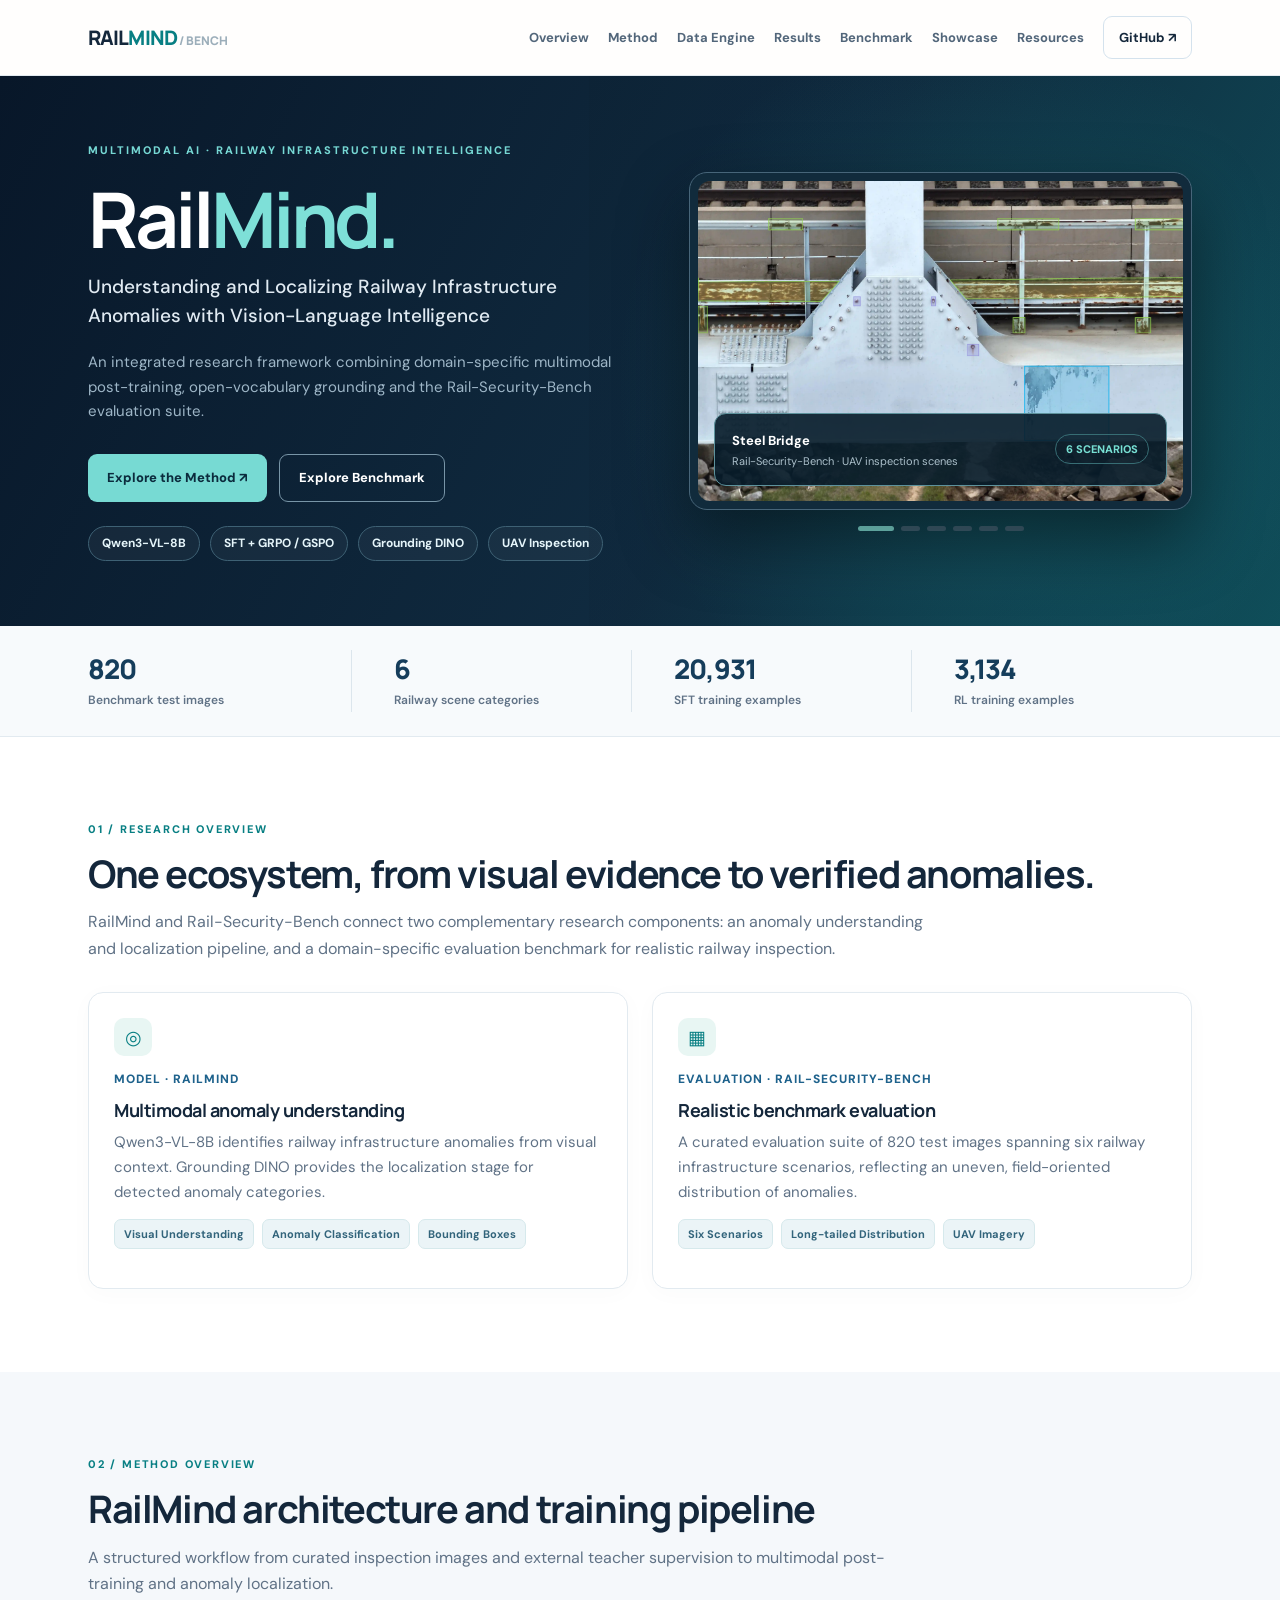
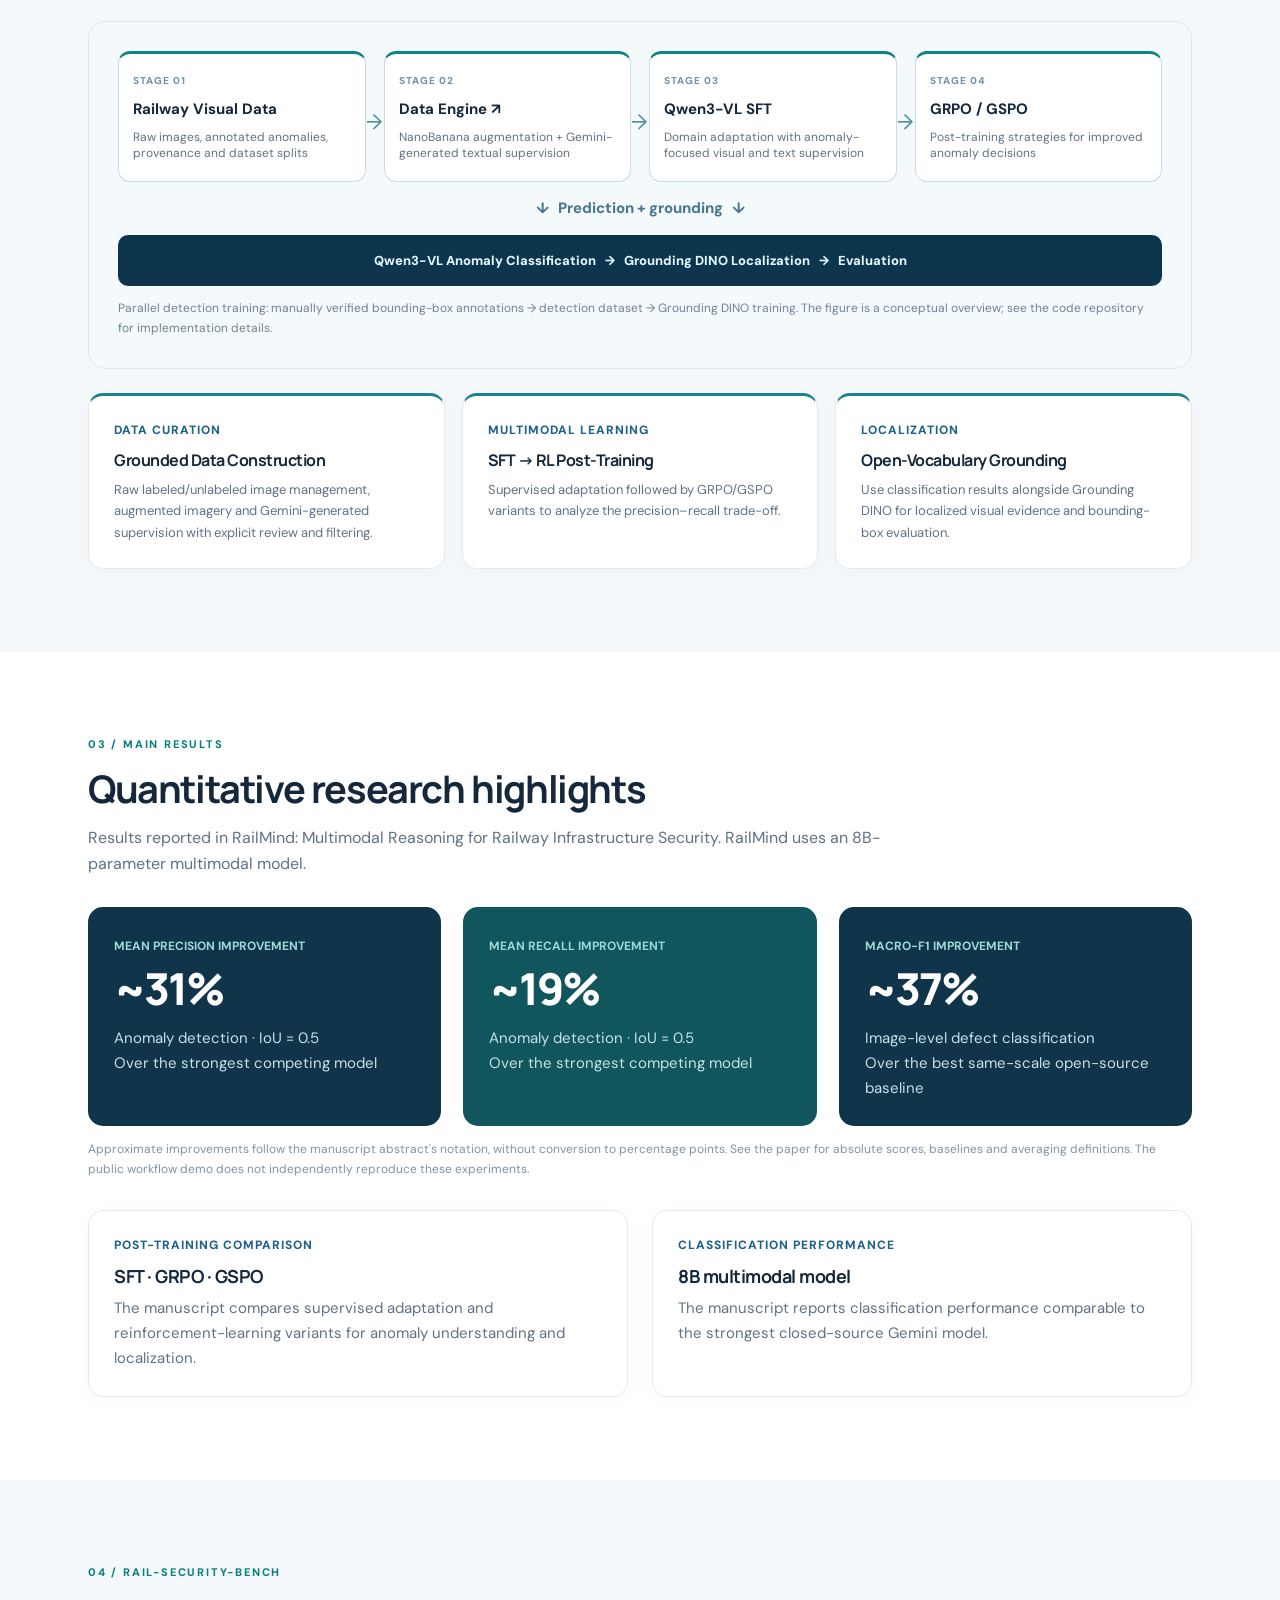
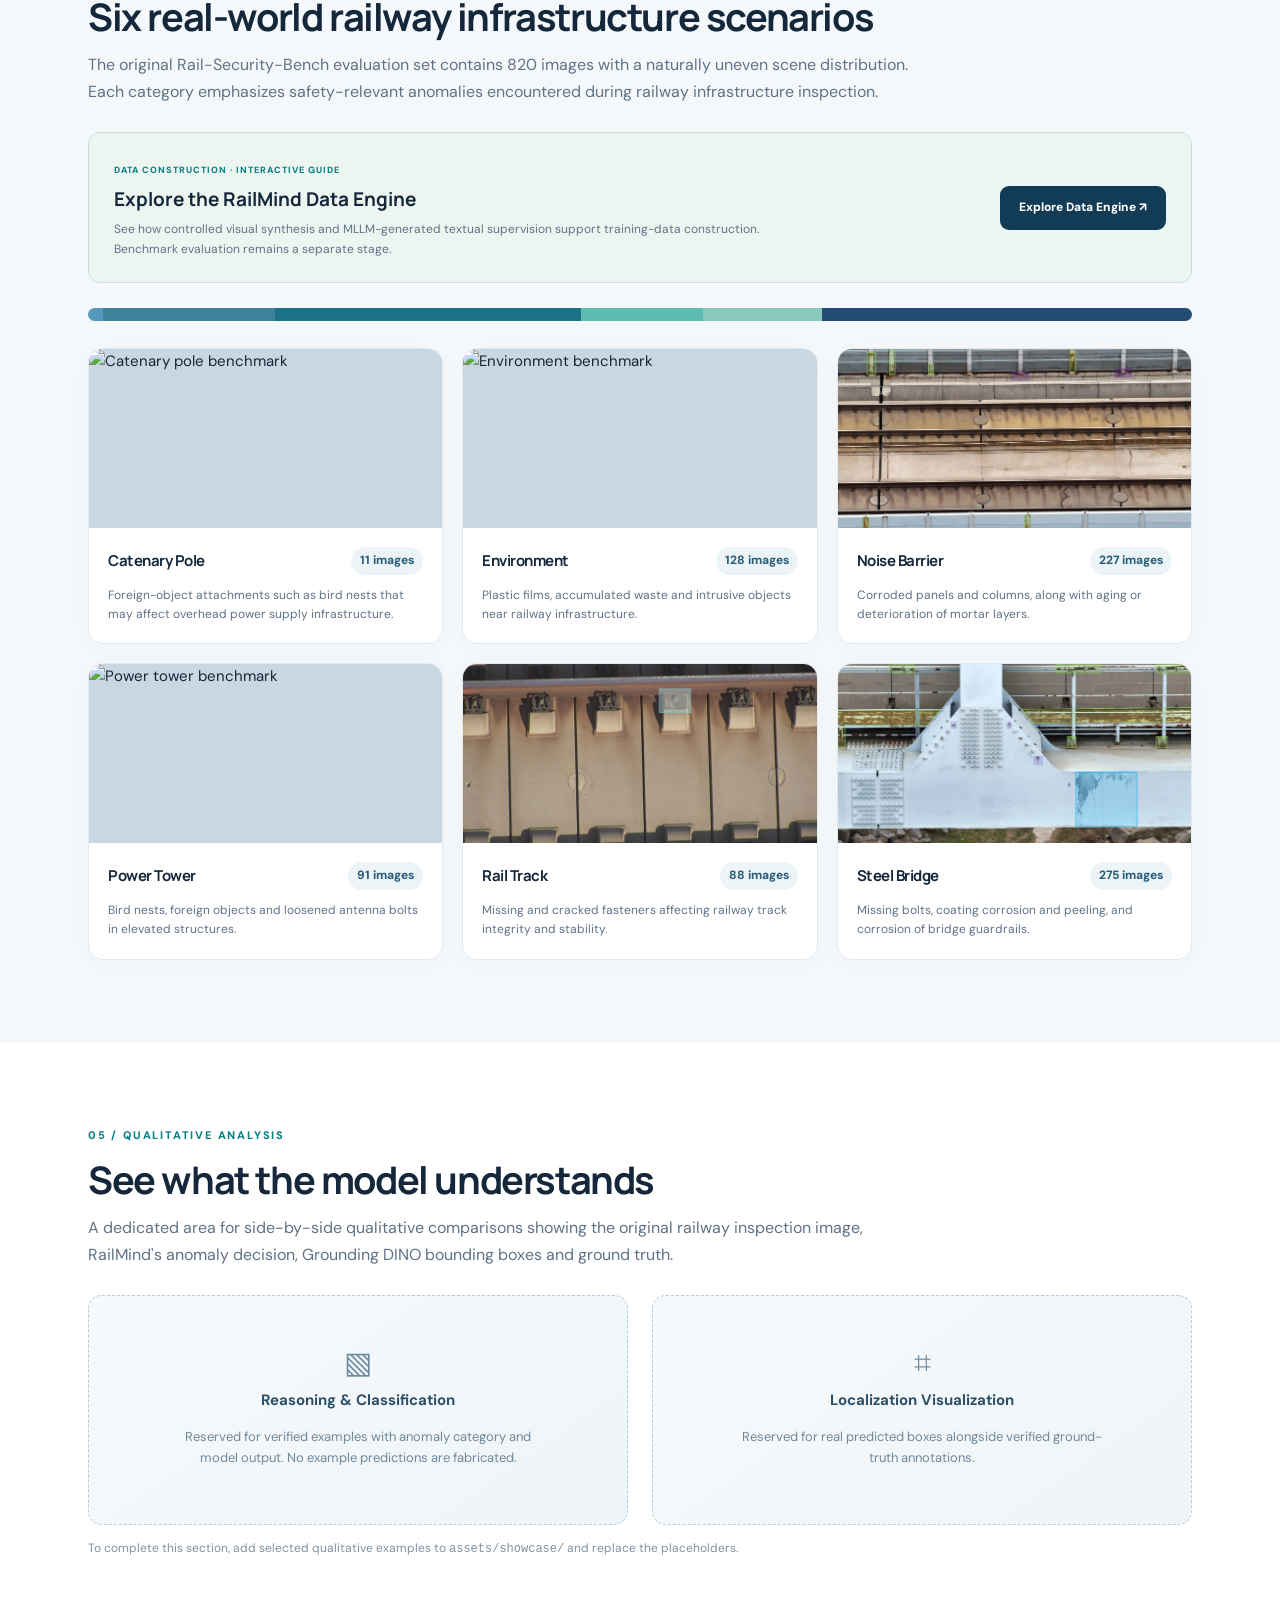
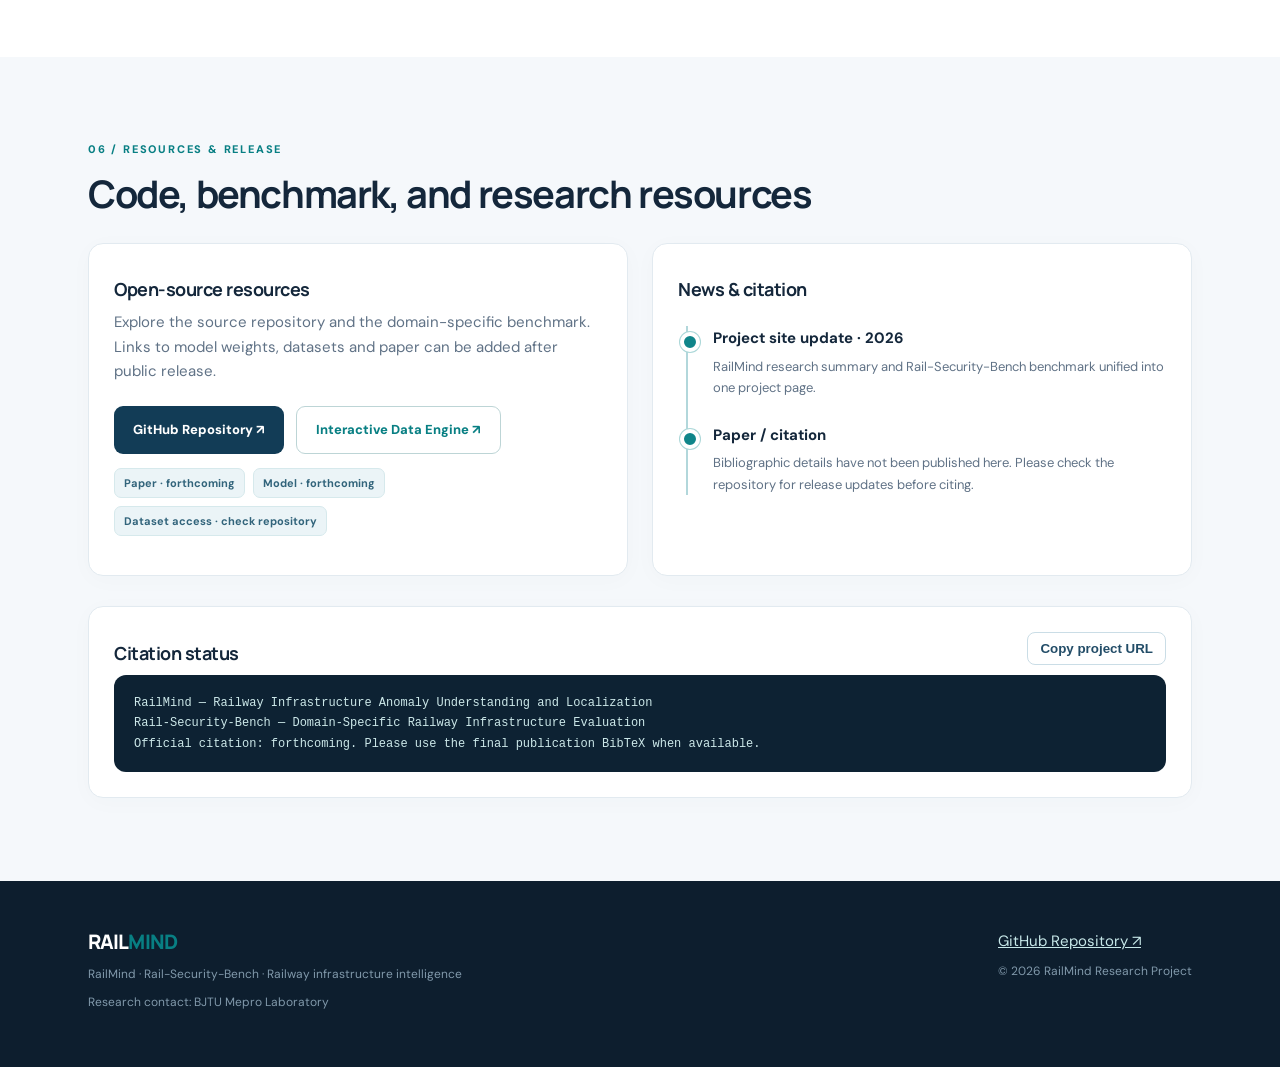
==== index.html @ 2adc4f58 "Add interactive RailMind Data Engine and project entry points" ====
<!doctype html>
<html lang="en">
<head>
<meta charset="utf-8"><meta name="viewport" content="width=device-width,initial-scale=1">
<meta name="description" content="RailMind — multimodal railway infrastructure anomaly understanding and localization, with Rail-Security-Bench evaluation.">
<title>RailMind | Railway Infrastructure Intelligence</title>
<link rel="preconnect" href="https://fonts.googleapis.com"><link rel="preconnect" href="https://fonts.gstatic.com" crossorigin>
<link href="https://fonts.googleapis.com/css2?family=DM+Sans:wght@400;500;600;700&family=Manrope:wght@400;500;600;700;800&display=swap" rel="stylesheet">
<style>
:root{--ink:#14273b;--muted:#607286;--subtle:#8192a2;--blue:#2266bf;--teal:#087f83;--line:#e2eaf0;--surface:#f5f8fb;--white:#fff;--nav:#0a1727;--container:1160px}*{box-sizing:border-box}html{scroll-behavior:smooth;scroll-padding-top:90px}body{margin:0;font-family:'DM Sans',Arial,sans-serif;color:var(--ink);background:#fff;line-height:1.65;font-size:15px}h1,h2,h3,h4,.brand{font-family:Manrope,'DM Sans',sans-serif;line-height:1.25}a{color:var(--blue)}.container{max-width:var(--container);padding:0 28px;margin:0 auto}.nav{height:76px;background:#fffefdf7;border-bottom:1px solid var(--line);position:sticky;top:0;z-index:30;backdrop-filter:blur(14px)}.nav-inner{height:100%;display:flex;align-items:center;justify-content:space-between;gap:22px}.brand{text-decoration:none;color:var(--ink);font-size:20px;font-weight:800;letter-spacing:-.9px;white-space:nowrap}.brand span{color:var(--teal)}.nav-links{display:flex;align-items:center;gap:24px}.nav-links a{text-decoration:none;font-size:13px;font-weight:700;color:#52667a}.nav-links a:hover{color:var(--teal)}.nav-links .nav-action{padding:10px 15px;border:1px solid #d4e2ed;border-radius:9px;color:var(--ink)}.menu-btn{display:none;background:none;border:0;font-size:26px;color:var(--ink);cursor:pointer}.hero{position:relative;background:linear-gradient(118deg,#081729 0%,#102b40 58%,#10515d 100%);color:white;overflow:hidden}.hero:before{content:"";position:absolute;inset:0;background:radial-gradient(circle at 76% 55%,rgba(32,165,163,.22),transparent 35%),linear-gradient(90deg,transparent 0,transparent 46%,rgba(0,0,0,.04) 46%);pointer-events:none}.hero-inner{position:relative;display:grid;grid-template-columns:1.05fr .95fr;gap:46px;align-items:center;min-height:550px;padding-top:64px;padding-bottom:64px}.eyebrow{font-size:11px;font-weight:800;letter-spacing:2px;text-transform:uppercase;color:#76d8d4}.hero h1{font-size:clamp(54px,6vw,83px);letter-spacing:-4px;margin:20px 0 14px;line-height:1.03}.hero h1 span{color:#7ee0d8}.hero-sub{font-size:19px;line-height:1.55;color:#e0eaf2;font-weight:500;max-width:600px}.hero-desc{color:#9eb6c7;margin:19px 0 30px;max-width:570px}.pills{display:flex;flex-wrap:wrap;gap:10px;margin-top:24px}.pill{font-size:12px;font-weight:700;color:#e5f5fa;border:1px solid #3e6174;background:#ffffff0b;border-radius:40px;padding:7px 13px}.actions{display:flex;gap:12px;flex-wrap:wrap}.btn{display:inline-flex;align-items:center;justify-content:center;gap:7px;text-decoration:none;border-radius:9px;padding:12px 19px;font-weight:800;font-size:13px;transition:transform .2s,background .2s}.btn:hover{transform:translateY(-2px)}.btn-primary{background:#77dad3;color:#0b2b3d}.btn-outline{border:1px solid #7895a7;color:#fff}.hero-visual{min-width:0}.visual-frame{position:relative;border:1px solid #476579;background:#112b3c;border-radius:18px;padding:8px;box-shadow:0 28px 70px #0007;overflow:hidden}.visual-frame img{width:100%;height:320px;object-fit:cover;border-radius:12px;display:block}.visual-overlay{position:absolute;bottom:23px;left:24px;right:24px;background:#081d2be8;border:1px solid #5d929c;border-radius:12px;padding:14px 17px;display:flex;justify-content:space-between;align-items:center;gap:10px}.visual-overlay b{font-size:13px}.visual-overlay small{display:block;color:#acc0cb;font-size:11px}.visual-overlay em{font-style:normal;color:#77dfd3;border:1px solid #376d74;border-radius:25px;padding:5px 10px;font-size:11px;font-weight:800}.switchers{display:flex;justify-content:center;gap:7px;margin-top:16px}.switchers button{width:19px;height:5px;border:0;border-radius:8px;background:#426476;cursor:pointer}.switchers button.active{width:36px;background:#80ded6}.stats-strip{border-bottom:1px solid var(--line);background:#f7fafc}.stats-grid{display:grid;grid-template-columns:repeat(4,1fr);padding-top:24px;padding-bottom:24px;gap:16px}.stat{border-right:1px solid #dce6ed;padding-left:26px}.stat:first-child{padding-left:0}.stat:last-child{border:0}.stat strong{display:block;font:800 27px Manrope;color:#153d5b;letter-spacing:-1px}.stat small{font-size:12px;color:var(--muted);font-weight:600}.section{padding:83px 0}.section.alt{background:var(--surface)}.section-kicker{color:var(--teal);font-size:11px;font-weight:800;letter-spacing:1.8px;text-transform:uppercase;margin-bottom:12px}.section-head{display:flex;align-items:end;justify-content:space-between;gap:25px;margin-bottom:30px}.section h2{font-size:clamp(28px,3vw,38px);letter-spacing:-1.4px;margin:0 0 12px}.lead{font-size:16px;color:var(--muted);max-width:850px;margin:0}.label{color:#1e628c;font-size:12px;font-weight:800;letter-spacing:1px;text-transform:uppercase}.overview-grid{display:grid;grid-template-columns:1fr 1fr;gap:24px;margin-top:30px}.card{border:1px solid var(--line);border-radius:15px;background:white;padding:25px;box-shadow:0 4px 23px #1a416106}.card h3{font-size:18px;letter-spacing:-.5px;margin:9px 0}.card p{color:var(--muted);margin:0}.feature-icon{height:38px;width:38px;display:grid;place-items:center;border-radius:10px;background:#e8f6f3;color:var(--teal);font-size:19px}.flow-stage{background:#f4f9fb;border:1px solid #dae7ef;border-radius:18px;padding:29px;margin-top:24px}.flow-row{display:grid;grid-template-columns:repeat(4,1fr);align-items:stretch;gap:18px}.flow-node{position:relative;background:white;border:1px solid #c9dbe6;border-top:3px solid #0e8385;border-radius:12px;padding:19px 14px;min-height:118px}.flow-node small{display:block;font-size:10px;color:#7591a4;letter-spacing:1px;font-weight:800}.flow-node b{display:block;font-size:15px;margin:7px 0}.flow-node p{font-size:12px;line-height:1.4;color:var(--muted);margin:0}.flow-node:after{content:'→';position:absolute;right:-17px;top:40%;color:#4d8fa3;font-size:21px}.flow-node:last-child:after{content:''}.flow-connector{display:flex;align-items:center;justify-content:center;gap:8px;color:#49788b;font-weight:800;margin:14px 0}.flow-result{background:#0d354d;color:#e4f8fb;padding:15px;text-align:center;border-radius:10px;font-weight:800;font-size:13px}.flow-note{color:#6d8396;font-size:12px;margin:13px 0 0}.process-grid{display:grid;grid-template-columns:repeat(3,1fr);gap:17px;margin-top:24px}.process-grid .card{border-top:3px solid #1c8290}.process-grid .card h3{font-size:16px}.process-grid .card p{font-size:13px}.result-grid{display:grid;grid-template-columns:1fr 1fr;gap:22px;margin-top:30px}.result-card{background:#10344a;color:#fff;border-radius:15px;padding:26px}.result-card:nth-child(2){background:#11565c}.result-card strong{font:800 44px Manrope;letter-spacing:-2px;display:block}.result-card p{margin:8px 0 0;color:#c6e1e8}.result-card small{font-size:12px;color:#9ed9d8;font-weight:700}.hint{font-size:12px;color:var(--subtle);margin:14px 0}.benchbar{display:flex;height:13px;overflow:hidden;border-radius:30px;margin:25px 0 14px;background:#eee}.benchbar span{display:block;height:100%}.scene-grid{display:grid;grid-template-columns:repeat(3,1fr);gap:19px;margin-top:27px}.scene{overflow:hidden;padding:0;transition:transform .2s,box-shadow .2s}.scene:hover{transform:translateY(-4px);box-shadow:0 14px 32px #1b456119}.scene img{width:100%;height:179px;object-fit:cover;display:block;background:#cad7e1}.scene-content{padding:19px}.scene-title{display:flex;align-items:center;justify-content:space-between;gap:6px}.scene h3{font-size:15px;margin:0}.count{font-weight:800;font-size:12px;border-radius:30px;background:#edf4f8;color:#295e7b;padding:4px 9px}.scene p{color:var(--muted);font-size:12px;line-height:1.6;margin:11px 0 0}.badge-row{display:flex;gap:8px;flex-wrap:wrap;margin:14px 0}.badge-small{padding:5px 9px;background:#ebf4f7;border:1px solid #d6e9ec;border-radius:7px;font-size:11px;color:#32647b;font-weight:700}.timeline{border-left:2px solid #b2d7db;margin:25px 0 0 8px;padding-left:25px}.timeline-entry{position:relative;margin-bottom:24px}.timeline-entry:before{content:'';position:absolute;left:-33px;top:6px;width:12px;height:12px;background:#0f858a;border:4px solid white;border-radius:50%;box-shadow:0 0 0 1px #abd7d8}.timeline-entry strong{font-size:15px}.timeline-entry p{font-size:13px;color:var(--muted);margin:5px 0}.two-col{display:grid;grid-template-columns:1fr 1fr;gap:24px}.empty-panel{border:1px dashed #b9ccd9;border-radius:14px;min-height:230px;display:flex;align-items:center;justify-content:center;flex-direction:column;color:#6f899c;background:linear-gradient(145deg,#f7fafc,#eef4f7);text-align:center;padding:25px}.empty-panel b{color:#2d5069}.empty-panel p{max-width:360px;font-size:13px}.code{padding:18px 20px;background:#0d2233;color:#cce8e9;border-radius:12px;overflow:auto;font:12px/1.7 ui-monospace,SFMono-Regular,Consolas,monospace;white-space:pre-wrap;word-break:break-word}.copy{border:1px solid #cadde6;background:white;color:#234d68;font-weight:700;border-radius:8px;padding:8px 12px;cursor:pointer}.footer{background:#0d1e2e;padding:48px 0;color:#c3d0da}.footer-grid{display:flex;align-items:start;justify-content:space-between;gap:28px}.footer a{color:#c7e8e9}.footer p{font-size:12px;color:#8199ab;margin:8px 0}.footer .brand{color:white}.anchor{color:inherit;text-decoration:none}.anchor:hover{color:var(--teal)}@media(max-width:950px){.hero-inner{grid-template-columns:1fr;gap:34px}.hero-visual{max-width:700px}.flow-row{grid-template-columns:repeat(2,1fr)}.flow-node:nth-child(2):after{content:''}.scene-grid{grid-template-columns:repeat(2,1fr)}.nav-links{gap:12px}}@media(max-width:670px){.container{padding:0 18px}.nav{height:65px}.menu-btn{display:block}.nav-links{display:none;position:absolute;top:65px;left:0;right:0;background:#fff;padding:18px;box-shadow:0 15px 18px #102e3b15;flex-direction:column;align-items:start}.nav-links.open{display:flex}.hero-inner{padding-top:55px;padding-bottom:45px;min-height:0}.hero h1{font-size:53px}.hero-sub{font-size:17px}.visual-frame img{height:240px}.stats-grid{grid-template-columns:repeat(2,1fr);row-gap:23px}.stat:nth-child(2){border:0}.stat:nth-child(3){padding-left:0}.stat strong{font-size:23px}.section{padding:60px 0}.overview-grid,.result-grid,.two-col{grid-template-columns:1fr}.flow-row{grid-template-columns:1fr}.flow-node:after{content:'↓';right:calc(50% - 7px);top:auto;bottom:-27px}.flow-node:nth-child(2):after{content:'↓'}.scene-grid,.process-grid{grid-template-columns:1fr}.section-head{display:block}.footer-grid{display:block}}
.data-engine-bridge{display:flex;align-items:center;justify-content:space-between;gap:30px;margin:27px 0 8px;padding:23px 25px;border:1px solid #c9dedc;border-radius:12px;background:#edf5f1}.data-engine-bridge .label{font-size:9px;color:#087f83}.data-engine-bridge h3{font-size:19px;margin:7px 0}.data-engine-bridge p{font-size:12px;line-height:1.7;color:#607286;max-width:710px;margin:0}.data-engine-bridge .btn{flex-shrink:0;background:#123c56;color:#fff;font-size:12px}.nav-links{gap:19px}@media(max-width:1050px){.menu-btn{display:block}.nav-links{display:none;position:absolute;top:76px;left:0;right:0;background:white;padding:20px;flex-wrap:wrap;box-shadow:0 12px 20px #123c5610}.nav-links.open{display:flex}}@media(max-width:670px){.nav-links{top:65px}.data-engine-bridge{align-items:flex-start;flex-direction:column;gap:18px;padding:22px}.data-engine-bridge h3{font-size:18px}}
</style>
</head>
<body>
<nav class="nav"><div class="container nav-inner"><a class="brand" href="#home">RAIL<span>MIND</span><span style="color:#9caeba;font-size:12px;letter-spacing:0"> / BENCH</span></a><button class="menu-btn" type="button" id="menu-toggle" aria-label="Toggle navigation">☰</button><div class="nav-links" id="links"><a href="#overview">Overview</a><a href="#method">Method</a><a href="data-engine/">Data Engine</a><a href="#results">Results</a><a href="#benchmark">Benchmark</a><a href="#cases">Showcase</a><a href="#resources">Resources</a><a class="nav-action" href="https://github.com/chaomacv/RAIL-SECURTTY-BENCH" target="_blank" rel="noopener">GitHub ↗</a></div></div></nav>
<header class="hero" id="home"><div class="container hero-inner"><div><div class="eyebrow">Multimodal AI · Railway Infrastructure Intelligence</div><h1>Rail<span>Mind.</span></h1><div class="hero-sub">Understanding and Localizing Railway Infrastructure Anomalies with Vision-Language Intelligence</div><p class="hero-desc">An integrated research framework combining domain-specific multimodal post-training, open-vocabulary grounding and the Rail-Security-Bench evaluation suite.</p><div class="actions"><a class="btn btn-primary" href="#method">Explore the Method ↗</a><a class="btn btn-outline" href="#benchmark">Explore Benchmark</a></div><div class="pills"><span class="pill">Qwen3-VL-8B</span><span class="pill">SFT + GRPO / GSPO</span><span class="pill">Grounding DINO</span><span class="pill">UAV Inspection</span></div></div><div class="hero-visual"><div class="visual-frame"><img id="hero-image" src="assets/images/Steel Bridge.png" alt="Railway inspection benchmark example"><div class="visual-overlay"><div><b id="hero-title">Steel Bridge</b><small>Rail-Security-Bench · UAV inspection scenes</small></div><em>6 SCENARIOS</em></div></div><div class="switchers" id="image-switchers"></div></div></div></header>
<div class="stats-strip"><div class="container stats-grid"><div class="stat"><strong>820</strong><small>Benchmark test images</small></div><div class="stat"><strong>6</strong><small>Railway scene categories</small></div><div class="stat"><strong>20,931</strong><small>SFT training examples</small></div><div class="stat"><strong>3,134</strong><small>RL training examples</small></div></div></div>
<section class="section" id="overview"><div class="container"><div class="section-kicker">01 / Research Overview</div><div class="section-head"><div><h2>One ecosystem, from visual evidence to verified anomalies.</h2><p class="lead">RailMind and Rail-Security-Bench connect two complementary research components: an anomaly understanding and localization pipeline, and a domain-specific evaluation benchmark for realistic railway inspection.</p></div></div><div class="overview-grid"><article class="card"><div class="feature-icon">◎</div><div class="label" style="margin-top:14px">MODEL · RAILMIND</div><h3>Multimodal anomaly understanding</h3><p>Qwen3-VL-8B identifies railway infrastructure anomalies from visual context. Grounding DINO provides the localization stage for detected anomaly categories.</p><div class="badge-row"><span class="badge-small">Visual Understanding</span><span class="badge-small">Anomaly Classification</span><span class="badge-small">Bounding Boxes</span></div></article><article class="card"><div class="feature-icon">▦</div><div class="label" style="margin-top:14px">EVALUATION · RAIL-SECURITY-BENCH</div><h3>Realistic benchmark evaluation</h3><p>A curated evaluation suite of 820 test images spanning six railway infrastructure scenarios, reflecting an uneven, field-oriented distribution of anomalies.</p><div class="badge-row"><span class="badge-small">Six Scenarios</span><span class="badge-small">Long-tailed Distribution</span><span class="badge-small">UAV Imagery</span></div></article></div></div></section>
<section class="section alt" id="method"><div class="container"><div class="section-kicker">02 / Method Overview</div><h2>RailMind architecture and training pipeline</h2><p class="lead">A structured workflow from curated inspection images and external teacher supervision to multimodal post-training and anomaly localization.</p><div class="flow-stage"><div class="flow-row"><div class="flow-node"><small>STAGE 01</small><b>Railway Visual Data</b><p>Raw images, annotated anomalies, provenance and dataset splits</p></div><div class="flow-node"><small>STAGE 02</small><b><a href="data-engine/" class="anchor">Data Engine ↗</a></b><p>NanoBanana augmentation + Gemini-generated textual supervision</p></div><div class="flow-node"><small>STAGE 03</small><b>Qwen3-VL SFT</b><p>Domain adaptation with anomaly-focused visual and text supervision</p></div><div class="flow-node"><small>STAGE 04</small><b>GRPO / GSPO</b><p>Post-training strategies for improved anomaly decisions</p></div></div><div class="flow-connector">↓ &nbsp; Prediction + grounding &nbsp; ↓</div><div class="flow-result">Qwen3-VL Anomaly Classification &nbsp; → &nbsp; Grounding DINO Localization &nbsp; → &nbsp; Evaluation</div><p class="flow-note">Parallel detection training: manually verified bounding-box annotations → detection dataset → Grounding DINO training. The figure is a conceptual overview; see the code repository for implementation details.</p></div><div class="process-grid"><article class="card"><div class="label">Data Curation</div><h3>Grounded Data Construction</h3><p>Raw labeled/unlabeled image management, augmented imagery and Gemini-generated supervision with explicit review and filtering.</p></article><article class="card"><div class="label">Multimodal Learning</div><h3>SFT → RL Post-Training</h3><p>Supervised adaptation followed by GRPO/GSPO variants to analyze the precision–recall trade-off.</p></article><article class="card"><div class="label">Localization</div><h3>Open-Vocabulary Grounding</h3><p>Use classification results alongside Grounding DINO for localized visual evidence and bounding-box evaluation.</p></article></div></div></section>
<section class="section" id="results"><div class="container"><div class="section-kicker">03 / Main Results</div><h2>Quantitative research highlights</h2><p class="lead">Results reported in RailMind: Multimodal Reasoning for Railway Infrastructure Security. RailMind uses an 8B-parameter multimodal model.</p><div class="result-grid" style="grid-template-columns:repeat(auto-fit,minmax(220px,1fr))"><div class="result-card"><small>MEAN PRECISION IMPROVEMENT</small><strong>~31%</strong><p>Anomaly detection · IoU = 0.5<br>Over the strongest competing model</p></div><div class="result-card"><small>MEAN RECALL IMPROVEMENT</small><strong>~19%</strong><p>Anomaly detection · IoU = 0.5<br>Over the strongest competing model</p></div><div class="result-card"><small>MACRO-F1 IMPROVEMENT</small><strong>~37%</strong><p>Image-level defect classification<br>Over the best same-scale open-source baseline</p></div></div><p class="hint">Approximate improvements follow the manuscript abstract's notation, without conversion to percentage points. See the paper for absolute scores, baselines and averaging definitions. The public workflow demo does not independently reproduce these experiments.</p><div class="overview-grid"><article class="card"><div class="label">Post-training Comparison</div><h3>SFT · GRPO · GSPO</h3><p>The manuscript compares supervised adaptation and reinforcement-learning variants for anomaly understanding and localization.</p></article><article class="card"><div class="label">Classification Performance</div><h3>8B multimodal model</h3><p>The manuscript reports classification performance comparable to the strongest closed-source Gemini model.</p></article></div></div></section>
<section class="section alt" id="benchmark"><div class="container"><div class="section-kicker">04 / Rail-Security-Bench</div><h2>Six real-world railway infrastructure scenarios</h2><p class="lead">The original Rail-Security-Bench evaluation set contains 820 images with a naturally uneven scene distribution. Each category emphasizes safety-relevant anomalies encountered during railway infrastructure inspection.</p><aside class="data-engine-bridge" aria-label="Explore training data construction"><div><span class="label">DATA CONSTRUCTION · INTERACTIVE GUIDE</span><h3>Explore the RailMind Data Engine</h3><p>See how controlled visual synthesis and MLLM-generated textual supervision support training-data construction. Benchmark evaluation remains a separate stage.</p></div><a class="btn" href="data-engine/">Explore Data Engine ↗</a></aside><div class="benchbar" aria-label="Benchmark distribution"><span style="width:1.3415%;background:#5499bc"></span><span style="width:15.6098%;background:#3e8299"></span><span style="width:27.6829%;background:#1c7286"></span><span style="width:11.0976%;background:#5dbdb0"></span><span style="width:10.7317%;background:#89c9bb"></span><span style="width:33.5365%;background:#244c75"></span></div><div class="scene-grid">
<article class="card scene"><img src="assets/images/Catenary Pole.png" alt="Catenary pole benchmark" loading="lazy"><div class="scene-content"><div class="scene-title"><h3>Catenary Pole</h3><span class="count">11 images</span></div><p>Foreign-object attachments such as bird nests that may affect overhead power supply infrastructure.</p></div></article>
<article class="card scene"><img src="assets/images/Environment.png" alt="Environment benchmark" loading="lazy"><div class="scene-content"><div class="scene-title"><h3>Environment</h3><span class="count">128 images</span></div><p>Plastic films, accumulated waste and intrusive objects near railway infrastructure.</p></div></article>
<article class="card scene"><img src="assets/images/Noise Barrier.png" alt="Noise barrier benchmark" loading="lazy"><div class="scene-content"><div class="scene-title"><h3>Noise Barrier</h3><span class="count">227 images</span></div><p>Corroded panels and columns, along with aging or deterioration of mortar layers.</p></div></article>
<article class="card scene"><img src="assets/images/Power Tower.png" alt="Power tower benchmark" loading="lazy"><div class="scene-content"><div class="scene-title"><h3>Power Tower</h3><span class="count">91 images</span></div><p>Bird nests, foreign objects and loosened antenna bolts in elevated structures.</p></div></article>
<article class="card scene"><img src="assets/images/Rail Track.png" alt="Rail track benchmark" loading="lazy"><div class="scene-content"><div class="scene-title"><h3>Rail Track</h3><span class="count">88 images</span></div><p>Missing and cracked fasteners affecting railway track integrity and stability.</p></div></article>
<article class="card scene"><img src="assets/images/Steel Bridge.png" alt="Steel bridge benchmark" loading="lazy"><div class="scene-content"><div class="scene-title"><h3>Steel Bridge</h3><span class="count">275 images</span></div><p>Missing bolts, coating corrosion and peeling, and corrosion of bridge guardrails.</p></div></article>
</div></div></section>
<section class="section" id="cases"><div class="container"><div class="section-kicker">05 / Qualitative Analysis</div><h2>See what the model understands</h2><p class="lead">A dedicated area for side-by-side qualitative comparisons showing the original railway inspection image, RailMind's anomaly decision, Grounding DINO bounding boxes and ground truth.</p><div class="two-col" style="margin-top:27px"><div class="empty-panel"><div style="font-size:30px">▧</div><b>Reasoning & Classification</b><p>Reserved for verified examples with anomaly category and model output. No example predictions are fabricated.</p></div><div class="empty-panel"><div style="font-size:30px">⌗</div><b>Localization Visualization</b><p>Reserved for real predicted boxes alongside verified ground-truth annotations.</p></div></div><p class="hint">To complete this section, add selected qualitative examples to <code>assets/showcase/</code> and replace the placeholders.</p></div></section>
<section class="section alt" id="resources"><div class="container"><div class="section-kicker">06 / Resources & Release</div><h2>Code, benchmark, and research resources</h2><div class="two-col" style="margin-top:26px"><article class="card"><h3>Open-source resources</h3><p>Explore the source repository and the domain-specific benchmark. Links to model weights, datasets and paper can be added after public release.</p><div class="actions" style="margin-top:22px"><a class="btn" style="background:#123c56;color:white" href="https://github.com/chaomacv/RAIL-SECURTTY-BENCH" target="_blank" rel="noopener">GitHub Repository ↗</a><a class="btn" style="border:1px solid #bdd5d6;color:#087f83" href="data-engine/">Interactive Data Engine ↗</a></div><div class="badge-row"><span class="badge-small">Paper · forthcoming</span><span class="badge-small">Model · forthcoming</span><span class="badge-small">Dataset access · check repository</span></div></article><article class="card"><h3>News & citation</h3><div class="timeline"><div class="timeline-entry"><strong>Project site update · 2026</strong><p>RailMind research summary and Rail-Security-Bench benchmark unified into one project page.</p></div><div class="timeline-entry"><strong>Paper / citation</strong><p>Bibliographic details have not been published here. Please check the repository for release updates before citing.</p></div></div></article></div><div style="margin-top:30px" class="card"><div class="section-head" style="margin-bottom:10px"><h3 style="margin:0">Citation status</h3><button class="copy" type="button" id="copy-link">Copy project URL</button></div><div class="code">RailMind — Railway Infrastructure Anomaly Understanding and Localization<br>Rail-Security-Bench — Domain-Specific Railway Infrastructure Evaluation<br>Official citation: forthcoming. Please use the final publication BibTeX when available.</div></div></div></section>
<footer class="footer" id="contact"><div class="container footer-grid"><div><a class="brand" href="#home">RAIL<span>MIND</span></a><p>RailMind · Rail-Security-Bench · Railway infrastructure intelligence</p><p>Research contact: BJTU Mepro Laboratory</p></div><div><a href="https://github.com/chaomacv/RAIL-SECURTTY-BENCH" target="_blank" rel="noopener">GitHub Repository ↗</a><p>© 2026 RailMind Research Project</p></div></div></footer>
<script>
const slides=[['Steel Bridge','Steel Bridge.png'],['Catenary Pole','Catenary Pole.png'],['Noise Barrier','Noise Barrier.png'],['Environment','Environment.png'],['Power Tower','Power Tower.png'],['Rail Track','Rail Track.png']];let active=0;const image=document.getElementById('hero-image'),title=document.getElementById('hero-title'),switchers=document.getElementById('image-switchers');slides.forEach((s,i)=>{const b=document.createElement('button');b.type='button';b.setAttribute('aria-label','View '+s[0]);b.addEventListener('click',()=>show(i));switchers.appendChild(b)});function show(i){active=i;image.src='assets/images/'+slides[i][1];image.alt=slides[i][0]+' railway inspection scene';title.textContent=slides[i][0];[...switchers.children].forEach((b,j)=>b.classList.toggle('active',j===i))}show(0);setInterval(()=>show((active+1)%slides.length),6500);document.getElementById('menu-toggle').addEventListener('click',()=>document.getElementById('links').classList.toggle('open'));document.querySelectorAll('#links a').forEach(a=>a.addEventListener('click',()=>document.getElementById('links').classList.remove('open')));document.getElementById('copy-link').addEventListener('click',async()=>{try{await navigator.clipboard.writeText('https://chaomacv.github.io/RAIL-SECURTTY-BENCH/');document.getElementById('copy-link').textContent='Copied!'}catch(e){document.getElementById('copy-link').textContent='Copy unavailable'}});
</script>
</body></html>
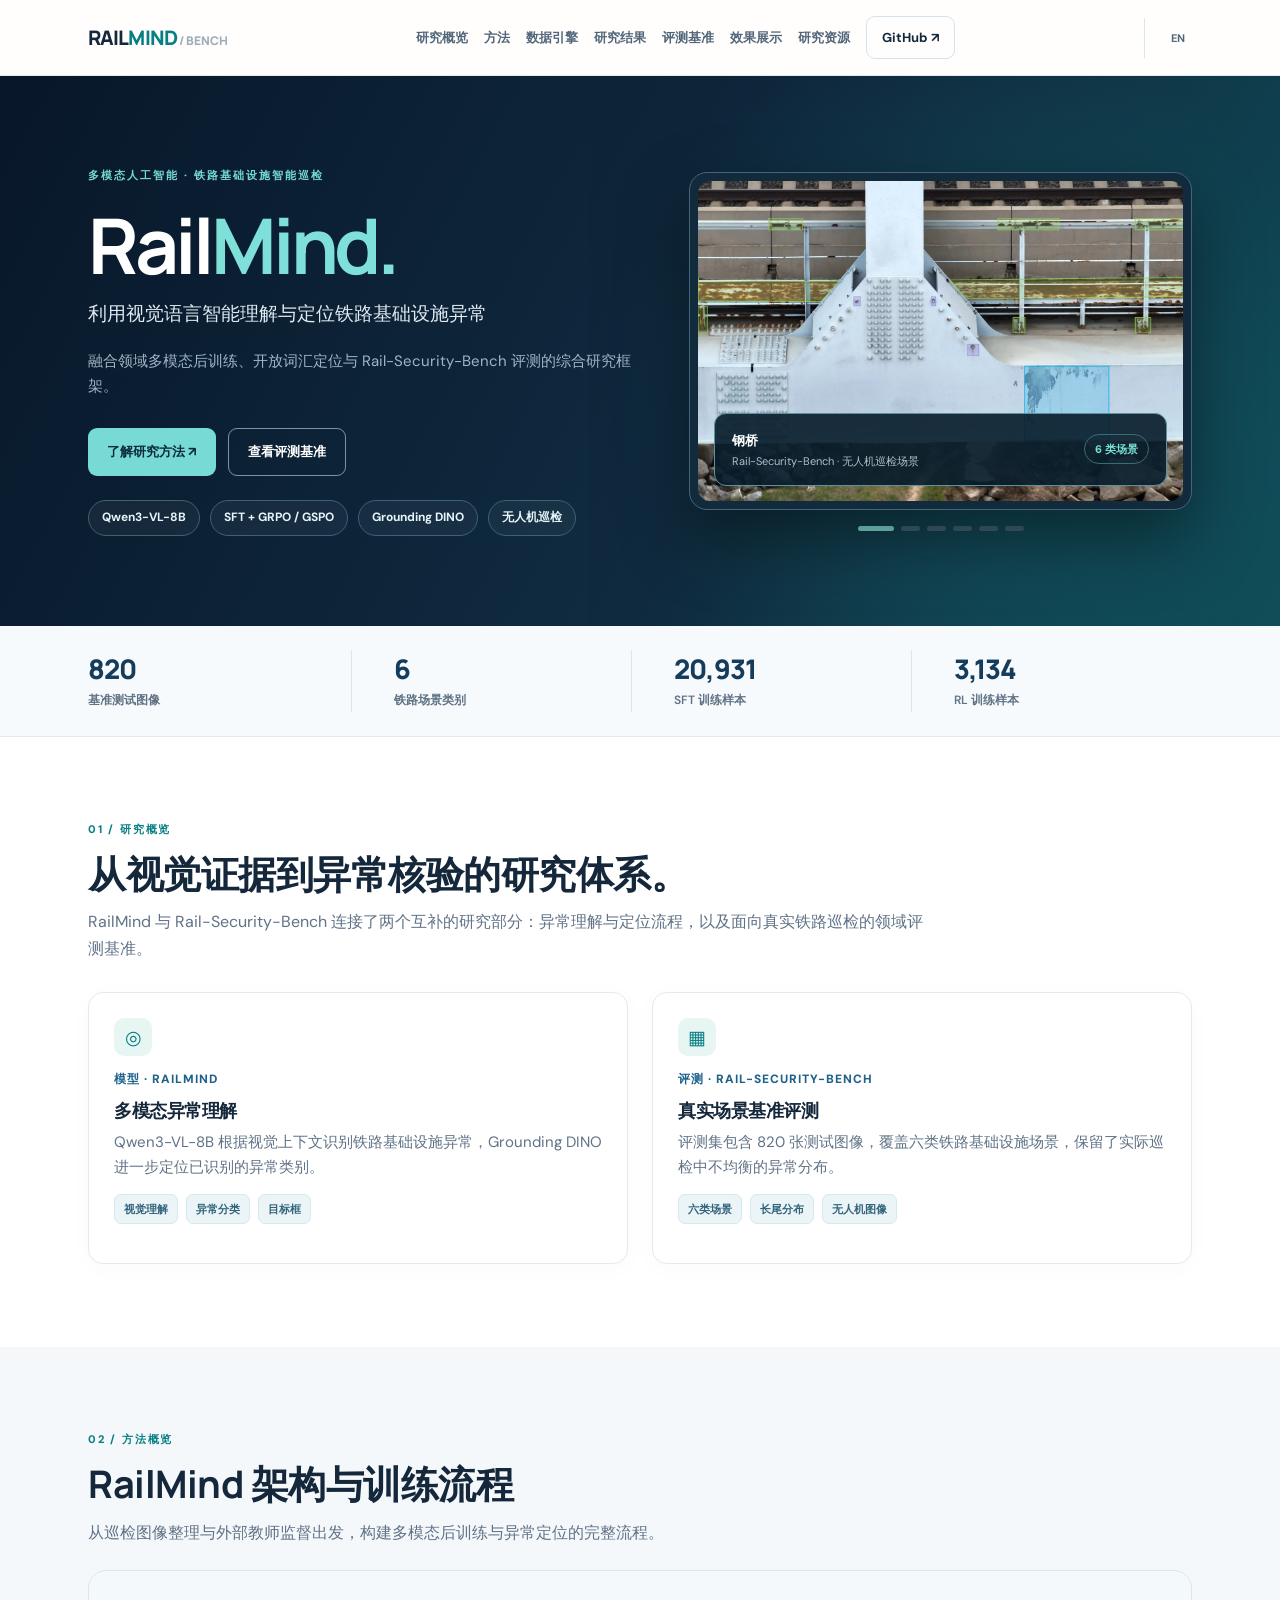
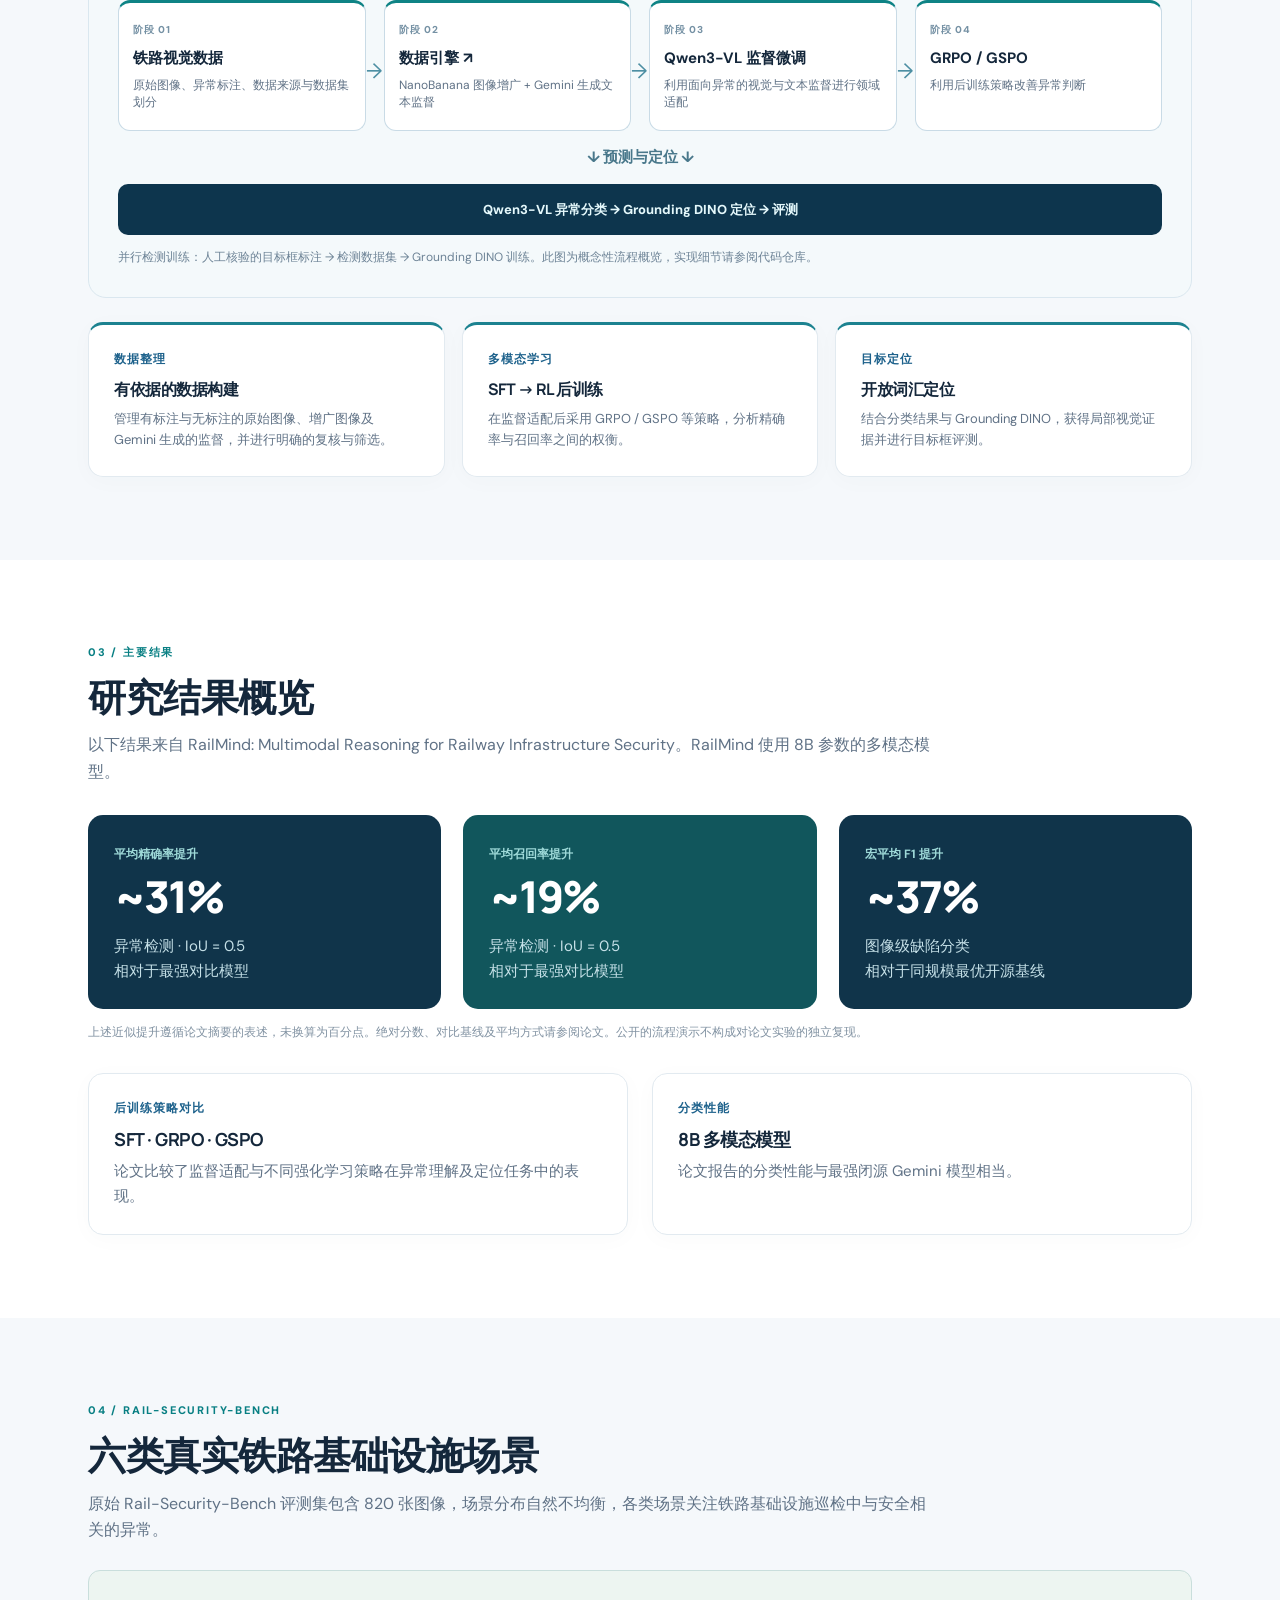
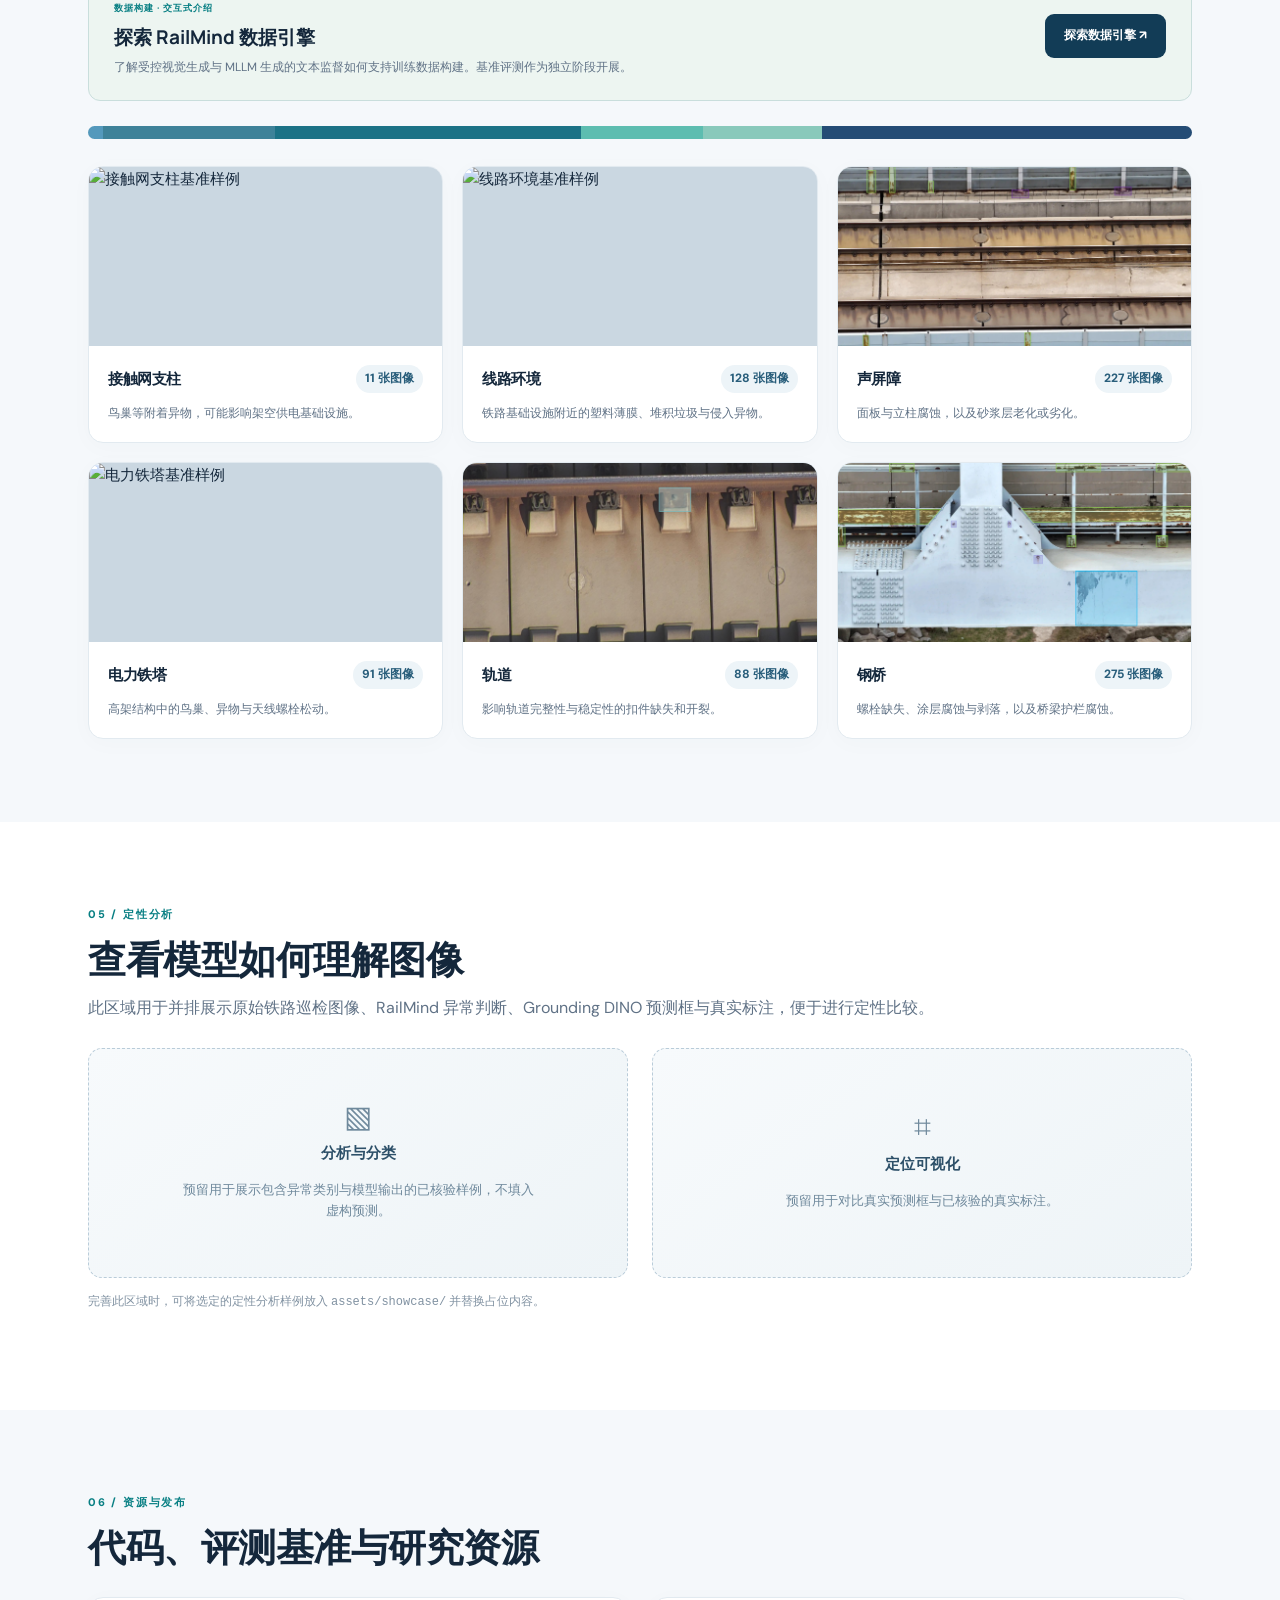
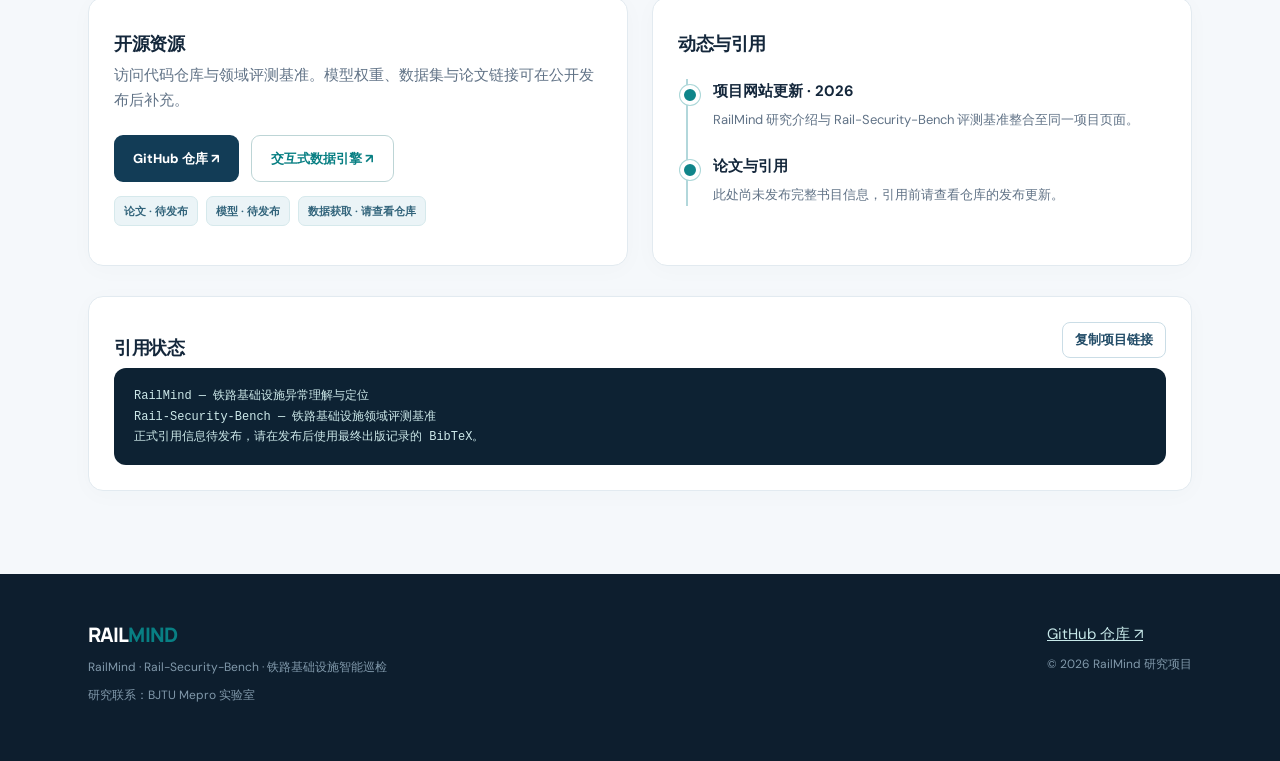
==== commit 8c8fc7cb: "Add Chinese and English switching to project homepage with shared language preference" ====
--- a/index.html
+++ b/index.html
@@ -9,10 +9,11 @@
 <style>
 :root{--ink:#14273b;--muted:#607286;--subtle:#8192a2;--blue:#2266bf;--teal:#087f83;--line:#e2eaf0;--surface:#f5f8fb;--white:#fff;--nav:#0a1727;--container:1160px}*{box-sizing:border-box}html{scroll-behavior:smooth;scroll-padding-top:90px}body{margin:0;font-family:'DM Sans',Arial,sans-serif;color:var(--ink);background:#fff;line-height:1.65;font-size:15px}h1,h2,h3,h4,.brand{font-family:Manrope,'DM Sans',sans-serif;line-height:1.25}a{color:var(--blue)}.container{max-width:var(--container);padding:0 28px;margin:0 auto}.nav{height:76px;background:#fffefdf7;border-bottom:1px solid var(--line);position:sticky;top:0;z-index:30;backdrop-filter:blur(14px)}.nav-inner{height:100%;display:flex;align-items:center;justify-content:space-between;gap:22px}.brand{text-decoration:none;color:var(--ink);font-size:20px;font-weight:800;letter-spacing:-.9px;white-space:nowrap}.brand span{color:var(--teal)}.nav-links{display:flex;align-items:center;gap:24px}.nav-links a{text-decoration:none;font-size:13px;font-weight:700;color:#52667a}.nav-links a:hover{color:var(--teal)}.nav-links .nav-action{padding:10px 15px;border:1px solid #d4e2ed;border-radius:9px;color:var(--ink)}.menu-btn{display:none;background:none;border:0;font-size:26px;color:var(--ink);cursor:pointer}.hero{position:relative;background:linear-gradient(118deg,#081729 0%,#102b40 58%,#10515d 100%);color:white;overflow:hidden}.hero:before{content:"";position:absolute;inset:0;background:radial-gradient(circle at 76% 55%,rgba(32,165,163,.22),transparent 35%),linear-gradient(90deg,transparent 0,transparent 46%,rgba(0,0,0,.04) 46%);pointer-events:none}.hero-inner{position:relative;display:grid;grid-template-columns:1.05fr .95fr;gap:46px;align-items:center;min-height:550px;padding-top:64px;padding-bottom:64px}.eyebrow{font-size:11px;font-weight:800;letter-spacing:2px;text-transform:uppercase;color:#76d8d4}.hero h1{font-size:clamp(54px,6vw,83px);letter-spacing:-4px;margin:20px 0 14px;line-height:1.03}.hero h1 span{color:#7ee0d8}.hero-sub{font-size:19px;line-height:1.55;color:#e0eaf2;font-weight:500;max-width:600px}.hero-desc{color:#9eb6c7;margin:19px 0 30px;max-width:570px}.pills{display:flex;flex-wrap:wrap;gap:10px;margin-top:24px}.pill{font-size:12px;font-weight:700;color:#e5f5fa;border:1px solid #3e6174;background:#ffffff0b;border-radius:40px;padding:7px 13px}.actions{display:flex;gap:12px;flex-wrap:wrap}.btn{display:inline-flex;align-items:center;justify-content:center;gap:7px;text-decoration:none;border-radius:9px;padding:12px 19px;font-weight:800;font-size:13px;transition:transform .2s,background .2s}.btn:hover{transform:translateY(-2px)}.btn-primary{background:#77dad3;color:#0b2b3d}.btn-outline{border:1px solid #7895a7;color:#fff}.hero-visual{min-width:0}.visual-frame{position:relative;border:1px solid #476579;background:#112b3c;border-radius:18px;padding:8px;box-shadow:0 28px 70px #0007;overflow:hidden}.visual-frame img{width:100%;height:320px;object-fit:cover;border-radius:12px;display:block}.visual-overlay{position:absolute;bottom:23px;left:24px;right:24px;background:#081d2be8;border:1px solid #5d929c;border-radius:12px;padding:14px 17px;display:flex;justify-content:space-between;align-items:center;gap:10px}.visual-overlay b{font-size:13px}.visual-overlay small{display:block;color:#acc0cb;font-size:11px}.visual-overlay em{font-style:normal;color:#77dfd3;border:1px solid #376d74;border-radius:25px;padding:5px 10px;font-size:11px;font-weight:800}.switchers{display:flex;justify-content:center;gap:7px;margin-top:16px}.switchers button{width:19px;height:5px;border:0;border-radius:8px;background:#426476;cursor:pointer}.switchers button.active{width:36px;background:#80ded6}.stats-strip{border-bottom:1px solid var(--line);background:#f7fafc}.stats-grid{display:grid;grid-template-columns:repeat(4,1fr);padding-top:24px;padding-bottom:24px;gap:16px}.stat{border-right:1px solid #dce6ed;padding-left:26px}.stat:first-child{padding-left:0}.stat:last-child{border:0}.stat strong{display:block;font:800 27px Manrope;color:#153d5b;letter-spacing:-1px}.stat small{font-size:12px;color:var(--muted);font-weight:600}.section{padding:83px 0}.section.alt{background:var(--surface)}.section-kicker{color:var(--teal);font-size:11px;font-weight:800;letter-spacing:1.8px;text-transform:uppercase;margin-bottom:12px}.section-head{display:flex;align-items:end;justify-content:space-between;gap:25px;margin-bottom:30px}.section h2{font-size:clamp(28px,3vw,38px);letter-spacing:-1.4px;margin:0 0 12px}.lead{font-size:16px;color:var(--muted);max-width:850px;margin:0}.label{color:#1e628c;font-size:12px;font-weight:800;letter-spacing:1px;text-transform:uppercase}.overview-grid{display:grid;grid-template-columns:1fr 1fr;gap:24px;margin-top:30px}.card{border:1px solid var(--line);border-radius:15px;background:white;padding:25px;box-shadow:0 4px 23px #1a416106}.card h3{font-size:18px;letter-spacing:-.5px;margin:9px 0}.card p{color:var(--muted);margin:0}.feature-icon{height:38px;width:38px;display:grid;place-items:center;border-radius:10px;background:#e8f6f3;color:var(--teal);font-size:19px}.flow-stage{background:#f4f9fb;border:1px solid #dae7ef;border-radius:18px;padding:29px;margin-top:24px}.flow-row{display:grid;grid-template-columns:repeat(4,1fr);align-items:stretch;gap:18px}.flow-node{position:relative;background:white;border:1px solid #c9dbe6;border-top:3px solid #0e8385;border-radius:12px;padding:19px 14px;min-height:118px}.flow-node small{display:block;font-size:10px;color:#7591a4;letter-spacing:1px;font-weight:800}.flow-node b{display:block;font-size:15px;margin:7px 0}.flow-node p{font-size:12px;line-height:1.4;color:var(--muted);margin:0}.flow-node:after{content:'→';position:absolute;right:-17px;top:40%;color:#4d8fa3;font-size:21px}.flow-node:last-child:after{content:''}.flow-connector{display:flex;align-items:center;justify-content:center;gap:8px;color:#49788b;font-weight:800;margin:14px 0}.flow-result{background:#0d354d;color:#e4f8fb;padding:15px;text-align:center;border-radius:10px;font-weight:800;font-size:13px}.flow-note{color:#6d8396;font-size:12px;margin:13px 0 0}.process-grid{display:grid;grid-template-columns:repeat(3,1fr);gap:17px;margin-top:24px}.process-grid .card{border-top:3px solid #1c8290}.process-grid .card h3{font-size:16px}.process-grid .card p{font-size:13px}.result-grid{display:grid;grid-template-columns:1fr 1fr;gap:22px;margin-top:30px}.result-card{background:#10344a;color:#fff;border-radius:15px;padding:26px}.result-card:nth-child(2){background:#11565c}.result-card strong{font:800 44px Manrope;letter-spacing:-2px;display:block}.result-card p{margin:8px 0 0;color:#c6e1e8}.result-card small{font-size:12px;color:#9ed9d8;font-weight:700}.hint{font-size:12px;color:var(--subtle);margin:14px 0}.benchbar{display:flex;height:13px;overflow:hidden;border-radius:30px;margin:25px 0 14px;background:#eee}.benchbar span{display:block;height:100%}.scene-grid{display:grid;grid-template-columns:repeat(3,1fr);gap:19px;margin-top:27px}.scene{overflow:hidden;padding:0;transition:transform .2s,box-shadow .2s}.scene:hover{transform:translateY(-4px);box-shadow:0 14px 32px #1b456119}.scene img{width:100%;height:179px;object-fit:cover;display:block;background:#cad7e1}.scene-content{padding:19px}.scene-title{display:flex;align-items:center;justify-content:space-between;gap:6px}.scene h3{font-size:15px;margin:0}.count{font-weight:800;font-size:12px;border-radius:30px;background:#edf4f8;color:#295e7b;padding:4px 9px}.scene p{color:var(--muted);font-size:12px;line-height:1.6;margin:11px 0 0}.badge-row{display:flex;gap:8px;flex-wrap:wrap;margin:14px 0}.badge-small{padding:5px 9px;background:#ebf4f7;border:1px solid #d6e9ec;border-radius:7px;font-size:11px;color:#32647b;font-weight:700}.timeline{border-left:2px solid #b2d7db;margin:25px 0 0 8px;padding-left:25px}.timeline-entry{position:relative;margin-bottom:24px}.timeline-entry:before{content:'';position:absolute;left:-33px;top:6px;width:12px;height:12px;background:#0f858a;border:4px solid white;border-radius:50%;box-shadow:0 0 0 1px #abd7d8}.timeline-entry strong{font-size:15px}.timeline-entry p{font-size:13px;color:var(--muted);margin:5px 0}.two-col{display:grid;grid-template-columns:1fr 1fr;gap:24px}.empty-panel{border:1px dashed #b9ccd9;border-radius:14px;min-height:230px;display:flex;align-items:center;justify-content:center;flex-direction:column;color:#6f899c;background:linear-gradient(145deg,#f7fafc,#eef4f7);text-align:center;padding:25px}.empty-panel b{color:#2d5069}.empty-panel p{max-width:360px;font-size:13px}.code{padding:18px 20px;background:#0d2233;color:#cce8e9;border-radius:12px;overflow:auto;font:12px/1.7 ui-monospace,SFMono-Regular,Consolas,monospace;white-space:pre-wrap;word-break:break-word}.copy{border:1px solid #cadde6;background:white;color:#234d68;font-weight:700;border-radius:8px;padding:8px 12px;cursor:pointer}.footer{background:#0d1e2e;padding:48px 0;color:#c3d0da}.footer-grid{display:flex;align-items:start;justify-content:space-between;gap:28px}.footer a{color:#c7e8e9}.footer p{font-size:12px;color:#8199ab;margin:8px 0}.footer .brand{color:white}.anchor{color:inherit;text-decoration:none}.anchor:hover{color:var(--teal)}@media(max-width:950px){.hero-inner{grid-template-columns:1fr;gap:34px}.hero-visual{max-width:700px}.flow-row{grid-template-columns:repeat(2,1fr)}.flow-node:nth-child(2):after{content:''}.scene-grid{grid-template-columns:repeat(2,1fr)}.nav-links{gap:12px}}@media(max-width:670px){.container{padding:0 18px}.nav{height:65px}.menu-btn{display:block}.nav-links{display:none;position:absolute;top:65px;left:0;right:0;background:#fff;padding:18px;box-shadow:0 15px 18px #102e3b15;flex-direction:column;align-items:start}.nav-links.open{display:flex}.hero-inner{padding-top:55px;padding-bottom:45px;min-height:0}.hero h1{font-size:53px}.hero-sub{font-size:17px}.visual-frame img{height:240px}.stats-grid{grid-template-columns:repeat(2,1fr);row-gap:23px}.stat:nth-child(2){border:0}.stat:nth-child(3){padding-left:0}.stat strong{font-size:23px}.section{padding:60px 0}.overview-grid,.result-grid,.two-col{grid-template-columns:1fr}.flow-row{grid-template-columns:1fr}.flow-node:after{content:'↓';right:calc(50% - 7px);top:auto;bottom:-27px}.flow-node:nth-child(2):after{content:'↓'}.scene-grid,.process-grid{grid-template-columns:1fr}.section-head{display:block}.footer-grid{display:block}}
 .data-engine-bridge{display:flex;align-items:center;justify-content:space-between;gap:30px;margin:27px 0 8px;padding:23px 25px;border:1px solid #c9dedc;border-radius:12px;background:#edf5f1}.data-engine-bridge .label{font-size:9px;color:#087f83}.data-engine-bridge h3{font-size:19px;margin:7px 0}.data-engine-bridge p{font-size:12px;line-height:1.7;color:#607286;max-width:710px;margin:0}.data-engine-bridge .btn{flex-shrink:0;background:#123c56;color:#fff;font-size:12px}.nav-links{gap:19px}@media(max-width:1050px){.menu-btn{display:block}.nav-links{display:none;position:absolute;top:76px;left:0;right:0;background:white;padding:20px;flex-wrap:wrap;box-shadow:0 12px 20px #123c5610}.nav-links.open{display:flex}}@media(max-width:670px){.nav-links{top:65px}.data-engine-bridge{align-items:flex-start;flex-direction:column;gap:18px;padding:22px}.data-engine-bridge h3{font-size:18px}}
+.nav-tools{display:flex;align-items:center;gap:12px;flex-shrink:0}.language-toggle{font:700 11px 'DM Sans','Microsoft YaHei',sans-serif;color:#52667a;background:transparent;border:0;border-left:1px solid #dce6ed;padding:10px 0 10px 18px;min-width:48px;min-height:40px;cursor:pointer;white-space:nowrap}.language-toggle:hover{color:var(--teal)}.language-toggle:focus-visible,.menu-btn:focus-visible{outline:2px solid var(--teal);outline-offset:4px;border-radius:3px}.nav-inner{gap:18px}.nav-links{gap:16px}.nav-links a{white-space:nowrap}html[lang="zh-CN"] body{font-family:'DM Sans','Microsoft YaHei',Arial,sans-serif}html[lang="zh-CN"] h1,html[lang="zh-CN"] h2,html[lang="zh-CN"] h3{font-family:Manrope,'DM Sans','Microsoft YaHei',sans-serif}html[lang="zh-CN"] .section h2{letter-spacing:-.5px}html[lang="zh-CN"] .hero-sub{line-height:1.7}.scene-title{flex-wrap:wrap}@media(max-width:1050px){.nav-tools{margin-left:auto}.nav-links{gap:16px}}@media(max-width:670px){.language-toggle{border-left:0;padding:8px;min-width:44px}.nav-tools{gap:6px}}
 </style>
 </head>
 <body>
-<nav class="nav"><div class="container nav-inner"><a class="brand" href="#home">RAIL<span>MIND</span><span style="color:#9caeba;font-size:12px;letter-spacing:0"> / BENCH</span></a><button class="menu-btn" type="button" id="menu-toggle" aria-label="Toggle navigation">☰</button><div class="nav-links" id="links"><a href="#overview">Overview</a><a href="#method">Method</a><a href="data-engine/">Data Engine</a><a href="#results">Results</a><a href="#benchmark">Benchmark</a><a href="#cases">Showcase</a><a href="#resources">Resources</a><a class="nav-action" href="https://github.com/chaomacv/RAIL-SECURTTY-BENCH" target="_blank" rel="noopener">GitHub ↗</a></div></div></nav>
+<nav class="nav"><div class="container nav-inner"><a class="brand" href="#home">RAIL<span>MIND</span><span style="color:#9caeba;font-size:12px;letter-spacing:0"> / BENCH</span></a><div class="nav-links" id="links"><a href="#overview">Overview</a><a href="#method">Method</a><a href="data-engine/">Data Engine</a><a href="#results">Results</a><a href="#benchmark">Benchmark</a><a href="#cases">Showcase</a><a href="#resources">Resources</a><a class="nav-action" href="https://github.com/chaomacv/RAIL-SECURTTY-BENCH" target="_blank" rel="noopener">GitHub ↗</a></div><div class="nav-tools"><button class="language-toggle" type="button" id="language-toggle" aria-label="Switch to English">EN</button><button class="menu-btn" type="button" id="menu-toggle" aria-label="Toggle navigation" aria-expanded="false" aria-controls="links">☰</button></div></div></nav>
 <header class="hero" id="home"><div class="container hero-inner"><div><div class="eyebrow">Multimodal AI · Railway Infrastructure Intelligence</div><h1>Rail<span>Mind.</span></h1><div class="hero-sub">Understanding and Localizing Railway Infrastructure Anomalies with Vision-Language Intelligence</div><p class="hero-desc">An integrated research framework combining domain-specific multimodal post-training, open-vocabulary grounding and the Rail-Security-Bench evaluation suite.</p><div class="actions"><a class="btn btn-primary" href="#method">Explore the Method ↗</a><a class="btn btn-outline" href="#benchmark">Explore Benchmark</a></div><div class="pills"><span class="pill">Qwen3-VL-8B</span><span class="pill">SFT + GRPO / GSPO</span><span class="pill">Grounding DINO</span><span class="pill">UAV Inspection</span></div></div><div class="hero-visual"><div class="visual-frame"><img id="hero-image" src="assets/images/Steel Bridge.png" alt="Railway inspection benchmark example"><div class="visual-overlay"><div><b id="hero-title">Steel Bridge</b><small>Rail-Security-Bench · UAV inspection scenes</small></div><em>6 SCENARIOS</em></div></div><div class="switchers" id="image-switchers"></div></div></div></header>
 <div class="stats-strip"><div class="container stats-grid"><div class="stat"><strong>820</strong><small>Benchmark test images</small></div><div class="stat"><strong>6</strong><small>Railway scene categories</small></div><div class="stat"><strong>20,931</strong><small>SFT training examples</small></div><div class="stat"><strong>3,134</strong><small>RL training examples</small></div></div></div>
 <section class="section" id="overview"><div class="container"><div class="section-kicker">01 / Research Overview</div><div class="section-head"><div><h2>One ecosystem, from visual evidence to verified anomalies.</h2><p class="lead">RailMind and Rail-Security-Bench connect two complementary research components: an anomaly understanding and localization pipeline, and a domain-specific evaluation benchmark for realistic railway inspection.</p></div></div><div class="overview-grid"><article class="card"><div class="feature-icon">◎</div><div class="label" style="margin-top:14px">MODEL · RAILMIND</div><h3>Multimodal anomaly understanding</h3><p>Qwen3-VL-8B identifies railway infrastructure anomalies from visual context. Grounding DINO provides the localization stage for detected anomaly categories.</p><div class="badge-row"><span class="badge-small">Visual Understanding</span><span class="badge-small">Anomaly Classification</span><span class="badge-small">Bounding Boxes</span></div></article><article class="card"><div class="feature-icon">▦</div><div class="label" style="margin-top:14px">EVALUATION · RAIL-SECURITY-BENCH</div><h3>Realistic benchmark evaluation</h3><p>A curated evaluation suite of 820 test images spanning six railway infrastructure scenarios, reflecting an uneven, field-oriented distribution of anomalies.</p><div class="badge-row"><span class="badge-small">Six Scenarios</span><span class="badge-small">Long-tailed Distribution</span><span class="badge-small">UAV Imagery</span></div></article></div></div></section>
@@ -29,7 +30,6 @@
 <section class="section" id="cases"><div class="container"><div class="section-kicker">05 / Qualitative Analysis</div><h2>See what the model understands</h2><p class="lead">A dedicated area for side-by-side qualitative comparisons showing the original railway inspection image, RailMind's anomaly decision, Grounding DINO bounding boxes and ground truth.</p><div class="two-col" style="margin-top:27px"><div class="empty-panel"><div style="font-size:30px">▧</div><b>Reasoning & Classification</b><p>Reserved for verified examples with anomaly category and model output. No example predictions are fabricated.</p></div><div class="empty-panel"><div style="font-size:30px">⌗</div><b>Localization Visualization</b><p>Reserved for real predicted boxes alongside verified ground-truth annotations.</p></div></div><p class="hint">To complete this section, add selected qualitative examples to <code>assets/showcase/</code> and replace the placeholders.</p></div></section>
 <section class="section alt" id="resources"><div class="container"><div class="section-kicker">06 / Resources & Release</div><h2>Code, benchmark, and research resources</h2><div class="two-col" style="margin-top:26px"><article class="card"><h3>Open-source resources</h3><p>Explore the source repository and the domain-specific benchmark. Links to model weights, datasets and paper can be added after public release.</p><div class="actions" style="margin-top:22px"><a class="btn" style="background:#123c56;color:white" href="https://github.com/chaomacv/RAIL-SECURTTY-BENCH" target="_blank" rel="noopener">GitHub Repository ↗</a><a class="btn" style="border:1px solid #bdd5d6;color:#087f83" href="data-engine/">Interactive Data Engine ↗</a></div><div class="badge-row"><span class="badge-small">Paper · forthcoming</span><span class="badge-small">Model · forthcoming</span><span class="badge-small">Dataset access · check repository</span></div></article><article class="card"><h3>News & citation</h3><div class="timeline"><div class="timeline-entry"><strong>Project site update · 2026</strong><p>RailMind research summary and Rail-Security-Bench benchmark unified into one project page.</p></div><div class="timeline-entry"><strong>Paper / citation</strong><p>Bibliographic details have not been published here. Please check the repository for release updates before citing.</p></div></div></article></div><div style="margin-top:30px" class="card"><div class="section-head" style="margin-bottom:10px"><h3 style="margin:0">Citation status</h3><button class="copy" type="button" id="copy-link">Copy project URL</button></div><div class="code">RailMind — Railway Infrastructure Anomaly Understanding and Localization<br>Rail-Security-Bench — Domain-Specific Railway Infrastructure Evaluation<br>Official citation: forthcoming. Please use the final publication BibTeX when available.</div></div></div></section>
 <footer class="footer" id="contact"><div class="container footer-grid"><div><a class="brand" href="#home">RAIL<span>MIND</span></a><p>RailMind · Rail-Security-Bench · Railway infrastructure intelligence</p><p>Research contact: BJTU Mepro Laboratory</p></div><div><a href="https://github.com/chaomacv/RAIL-SECURTTY-BENCH" target="_blank" rel="noopener">GitHub Repository ↗</a><p>© 2026 RailMind Research Project</p></div></div></footer>
-<script>
-const slides=[['Steel Bridge','Steel Bridge.png'],['Catenary Pole','Catenary Pole.png'],['Noise Barrier','Noise Barrier.png'],['Environment','Environment.png'],['Power Tower','Power Tower.png'],['Rail Track','Rail Track.png']];let active=0;const image=document.getElementById('hero-image'),title=document.getElementById('hero-title'),switchers=document.getElementById('image-switchers');slides.forEach((s,i)=>{const b=document.createElement('button');b.type='button';b.setAttribute('aria-label','View '+s[0]);b.addEventListener('click',()=>show(i));switchers.appendChild(b)});function show(i){active=i;image.src='assets/images/'+slides[i][1];image.alt=slides[i][0]+' railway inspection scene';title.textContent=slides[i][0];[...switchers.children].forEach((b,j)=>b.classList.toggle('active',j===i))}show(0);setInterval(()=>show((active+1)%slides.length),6500);document.getElementById('menu-toggle').addEventListener('click',()=>document.getElementById('links').classList.toggle('open'));document.querySelectorAll('#links a').forEach(a=>a.addEventListener('click',()=>document.getElementById('links').classList.remove('open')));document.getElementById('copy-link').addEventListener('click',async()=>{try{await navigator.clipboard.writeText('https://chaomacv.github.io/RAIL-SECURTTY-BENCH/');document.getElementById('copy-link').textContent='Copied!'}catch(e){document.getElementById('copy-link').textContent='Copy unavailable'}});
-</script>
+<script src="js/home-i18n.js"></script>
+<script src="js/home.js"></script>
 </body></html>
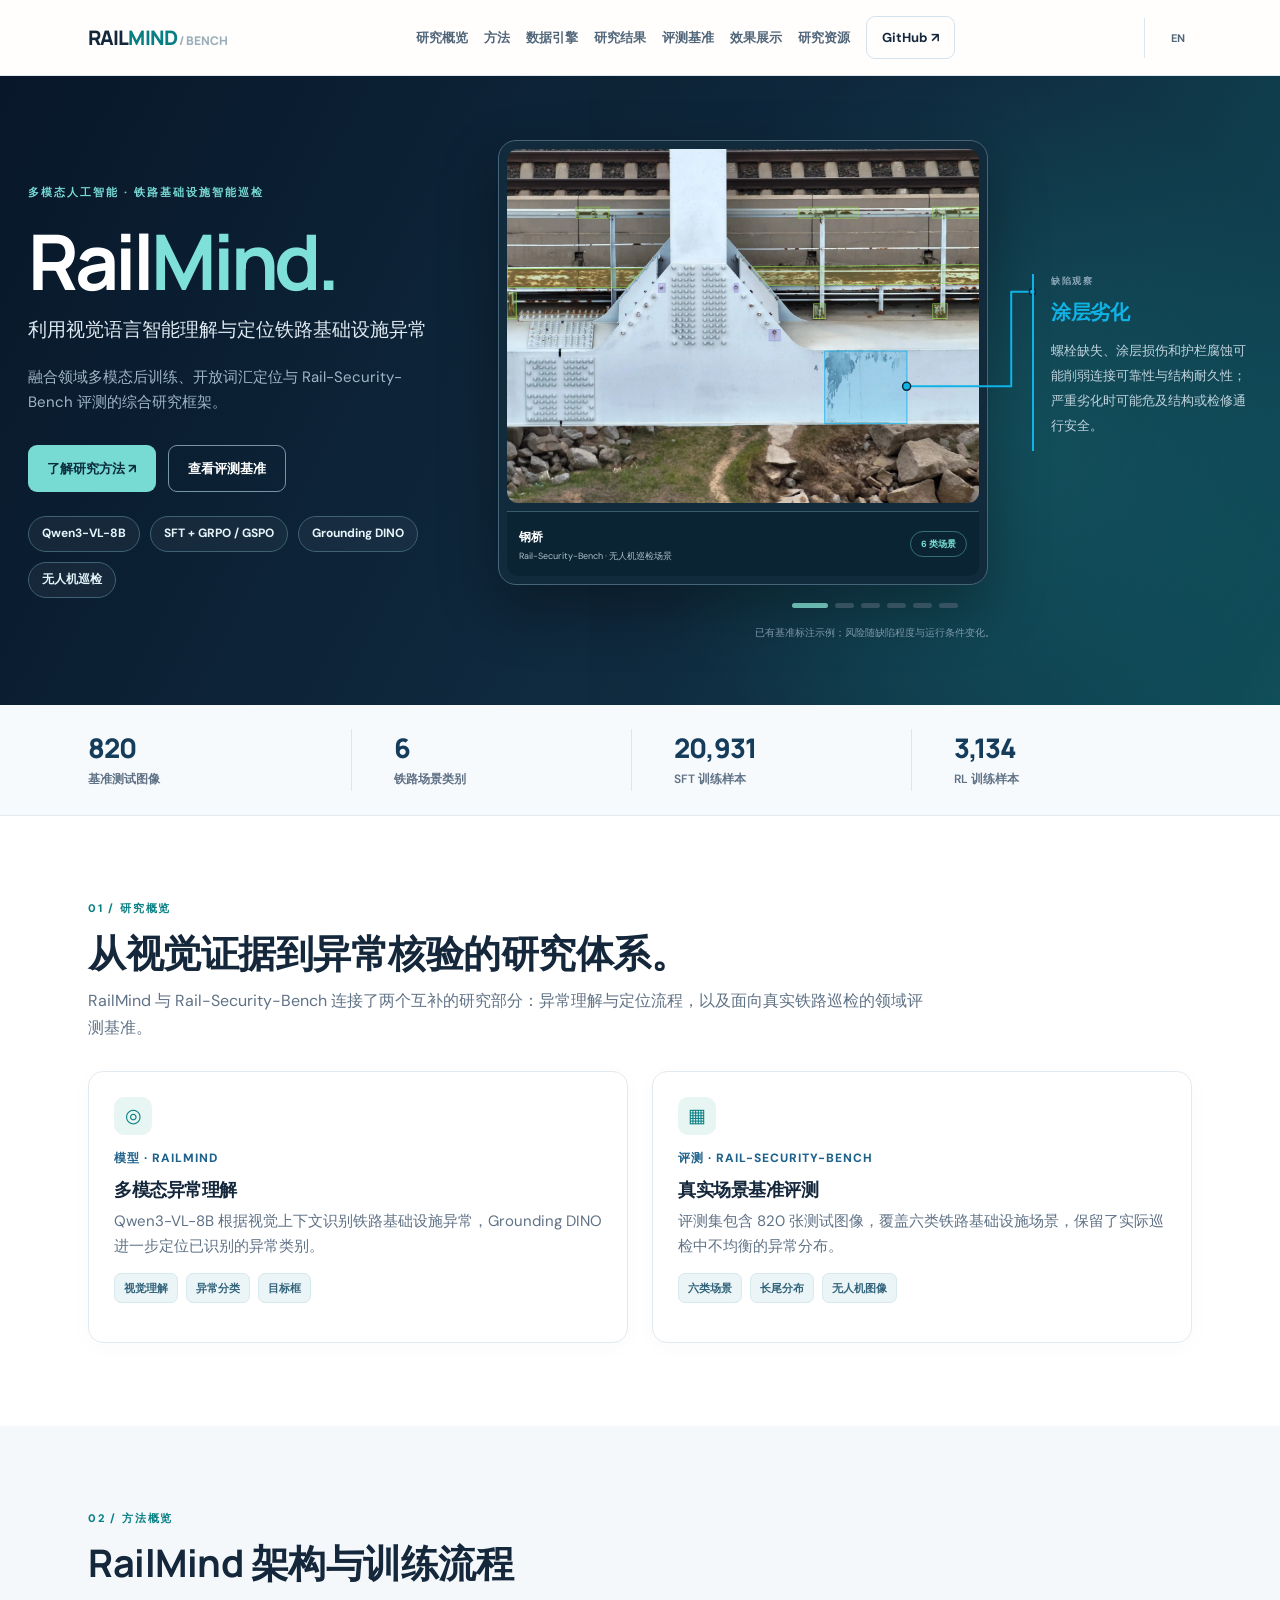
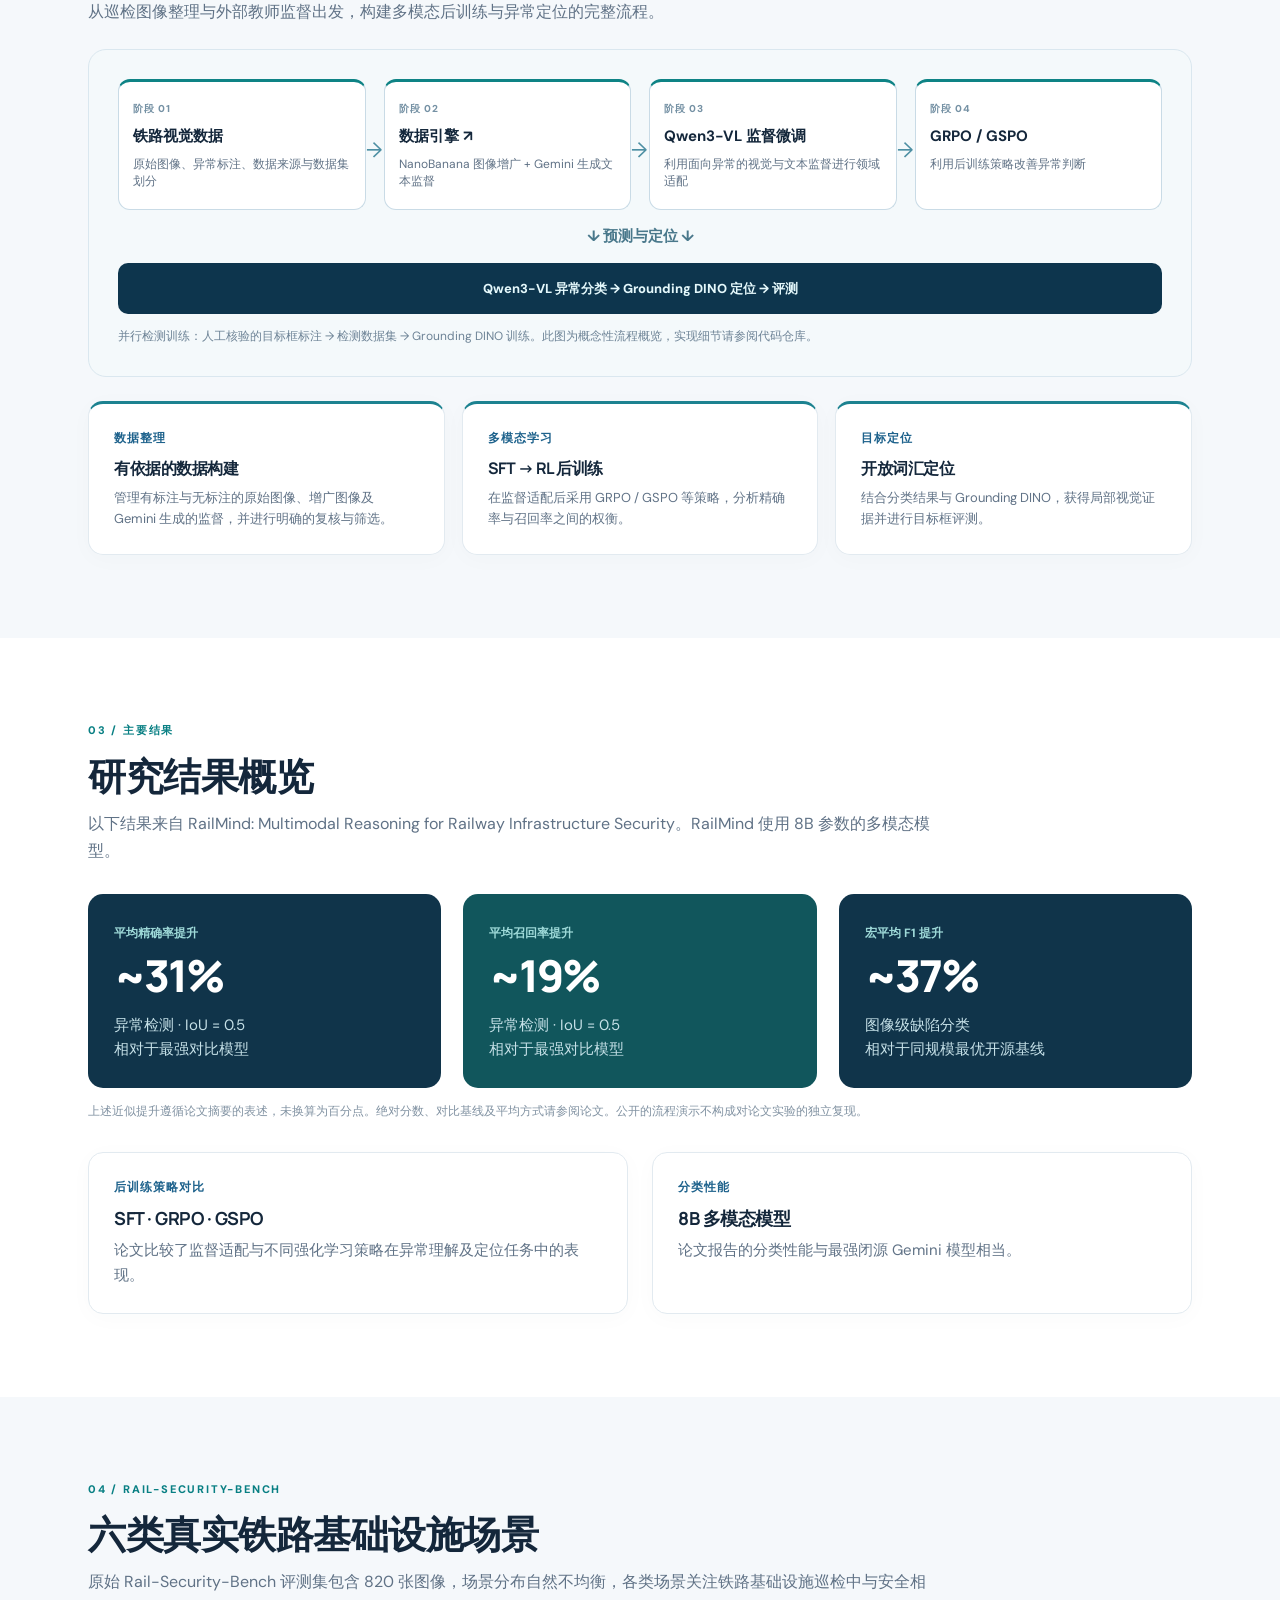
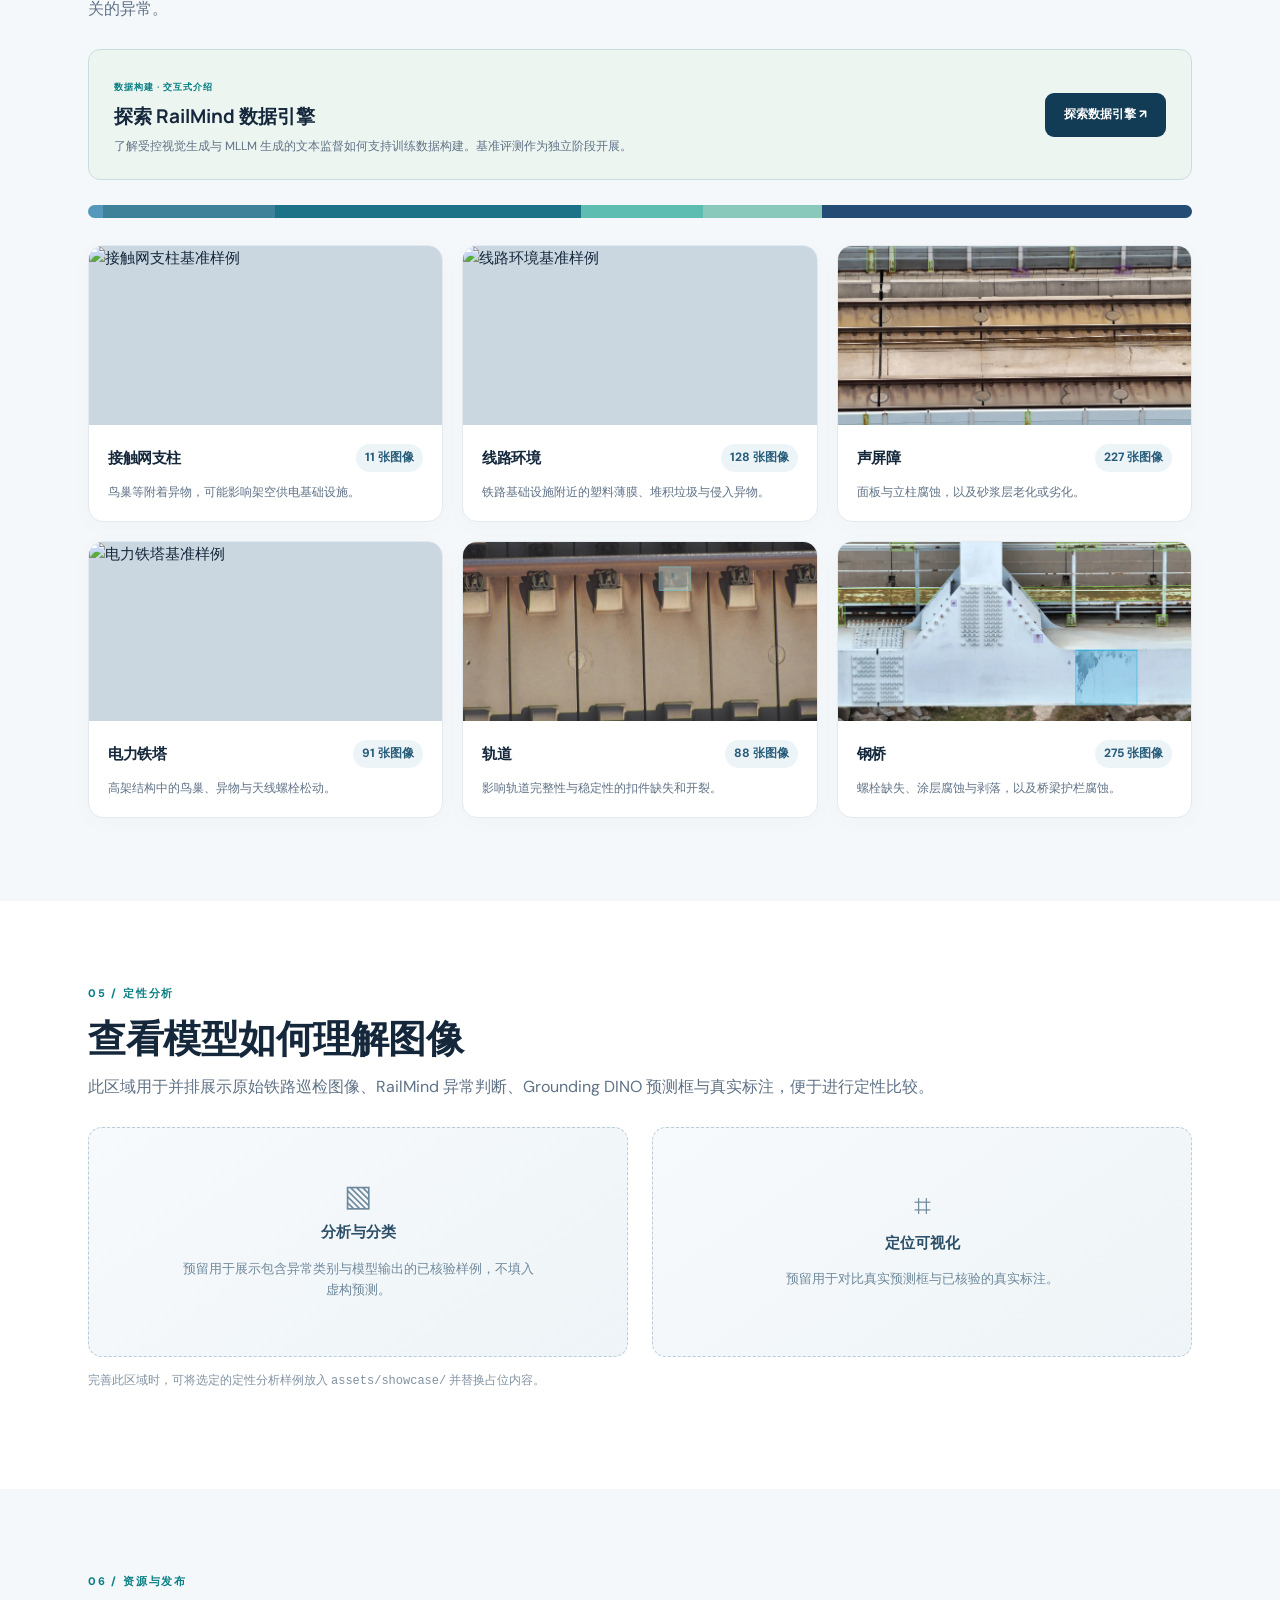
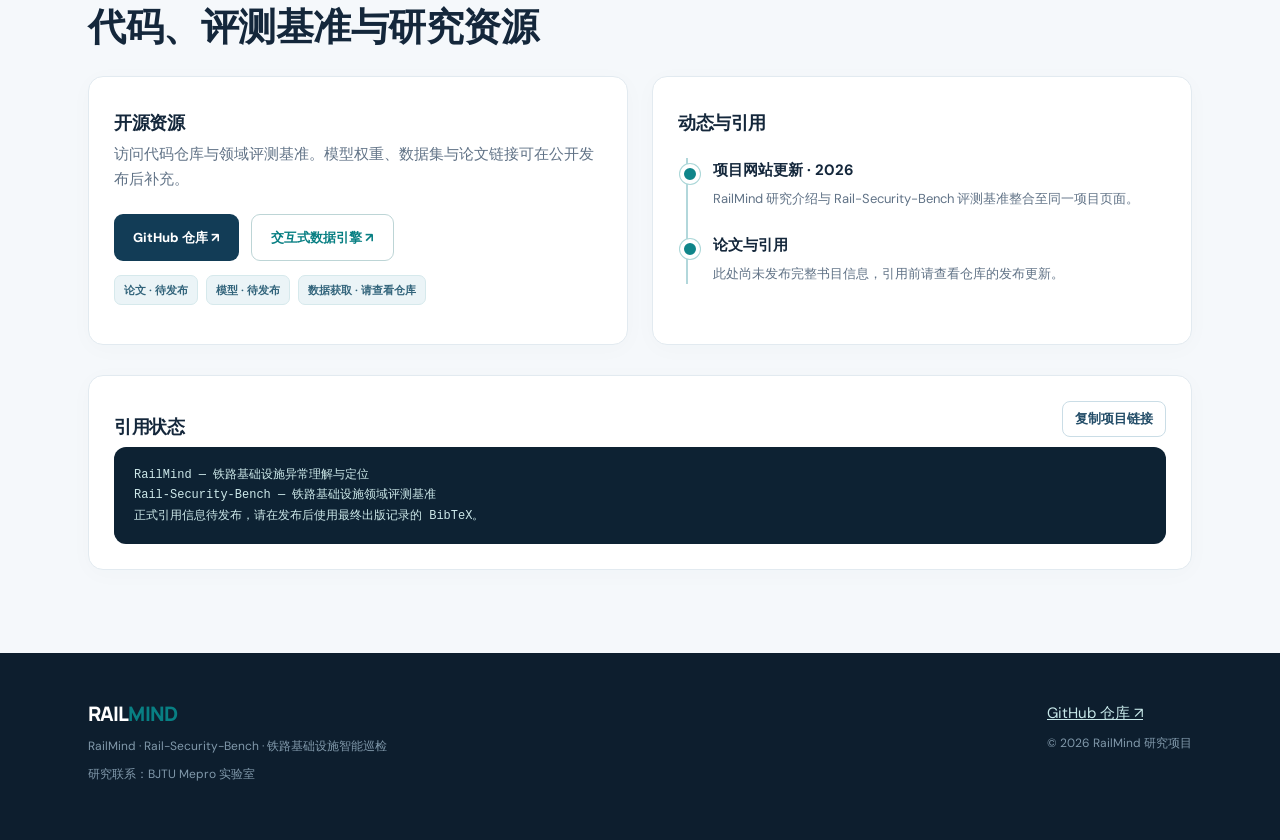
==== commit 3da2269b: "Add responsive defect callouts and bilingual risk descriptions to hero carousel" ====
--- a/index.html
+++ b/index.html
@@ -10,11 +10,12 @@
 :root{--ink:#14273b;--muted:#607286;--subtle:#8192a2;--blue:#2266bf;--teal:#087f83;--line:#e2eaf0;--surface:#f5f8fb;--white:#fff;--nav:#0a1727;--container:1160px}*{box-sizing:border-box}html{scroll-behavior:smooth;scroll-padding-top:90px}body{margin:0;font-family:'DM Sans',Arial,sans-serif;color:var(--ink);background:#fff;line-height:1.65;font-size:15px}h1,h2,h3,h4,.brand{font-family:Manrope,'DM Sans',sans-serif;line-height:1.25}a{color:var(--blue)}.container{max-width:var(--container);padding:0 28px;margin:0 auto}.nav{height:76px;background:#fffefdf7;border-bottom:1px solid var(--line);position:sticky;top:0;z-index:30;backdrop-filter:blur(14px)}.nav-inner{height:100%;display:flex;align-items:center;justify-content:space-between;gap:22px}.brand{text-decoration:none;color:var(--ink);font-size:20px;font-weight:800;letter-spacing:-.9px;white-space:nowrap}.brand span{color:var(--teal)}.nav-links{display:flex;align-items:center;gap:24px}.nav-links a{text-decoration:none;font-size:13px;font-weight:700;color:#52667a}.nav-links a:hover{color:var(--teal)}.nav-links .nav-action{padding:10px 15px;border:1px solid #d4e2ed;border-radius:9px;color:var(--ink)}.menu-btn{display:none;background:none;border:0;font-size:26px;color:var(--ink);cursor:pointer}.hero{position:relative;background:linear-gradient(118deg,#081729 0%,#102b40 58%,#10515d 100%);color:white;overflow:hidden}.hero:before{content:"";position:absolute;inset:0;background:radial-gradient(circle at 76% 55%,rgba(32,165,163,.22),transparent 35%),linear-gradient(90deg,transparent 0,transparent 46%,rgba(0,0,0,.04) 46%);pointer-events:none}.hero-inner{position:relative;display:grid;grid-template-columns:1.05fr .95fr;gap:46px;align-items:center;min-height:550px;padding-top:64px;padding-bottom:64px}.eyebrow{font-size:11px;font-weight:800;letter-spacing:2px;text-transform:uppercase;color:#76d8d4}.hero h1{font-size:clamp(54px,6vw,83px);letter-spacing:-4px;margin:20px 0 14px;line-height:1.03}.hero h1 span{color:#7ee0d8}.hero-sub{font-size:19px;line-height:1.55;color:#e0eaf2;font-weight:500;max-width:600px}.hero-desc{color:#9eb6c7;margin:19px 0 30px;max-width:570px}.pills{display:flex;flex-wrap:wrap;gap:10px;margin-top:24px}.pill{font-size:12px;font-weight:700;color:#e5f5fa;border:1px solid #3e6174;background:#ffffff0b;border-radius:40px;padding:7px 13px}.actions{display:flex;gap:12px;flex-wrap:wrap}.btn{display:inline-flex;align-items:center;justify-content:center;gap:7px;text-decoration:none;border-radius:9px;padding:12px 19px;font-weight:800;font-size:13px;transition:transform .2s,background .2s}.btn:hover{transform:translateY(-2px)}.btn-primary{background:#77dad3;color:#0b2b3d}.btn-outline{border:1px solid #7895a7;color:#fff}.hero-visual{min-width:0}.visual-frame{position:relative;border:1px solid #476579;background:#112b3c;border-radius:18px;padding:8px;box-shadow:0 28px 70px #0007;overflow:hidden}.visual-frame img{width:100%;height:320px;object-fit:cover;border-radius:12px;display:block}.visual-overlay{position:absolute;bottom:23px;left:24px;right:24px;background:#081d2be8;border:1px solid #5d929c;border-radius:12px;padding:14px 17px;display:flex;justify-content:space-between;align-items:center;gap:10px}.visual-overlay b{font-size:13px}.visual-overlay small{display:block;color:#acc0cb;font-size:11px}.visual-overlay em{font-style:normal;color:#77dfd3;border:1px solid #376d74;border-radius:25px;padding:5px 10px;font-size:11px;font-weight:800}.switchers{display:flex;justify-content:center;gap:7px;margin-top:16px}.switchers button{width:19px;height:5px;border:0;border-radius:8px;background:#426476;cursor:pointer}.switchers button.active{width:36px;background:#80ded6}.stats-strip{border-bottom:1px solid var(--line);background:#f7fafc}.stats-grid{display:grid;grid-template-columns:repeat(4,1fr);padding-top:24px;padding-bottom:24px;gap:16px}.stat{border-right:1px solid #dce6ed;padding-left:26px}.stat:first-child{padding-left:0}.stat:last-child{border:0}.stat strong{display:block;font:800 27px Manrope;color:#153d5b;letter-spacing:-1px}.stat small{font-size:12px;color:var(--muted);font-weight:600}.section{padding:83px 0}.section.alt{background:var(--surface)}.section-kicker{color:var(--teal);font-size:11px;font-weight:800;letter-spacing:1.8px;text-transform:uppercase;margin-bottom:12px}.section-head{display:flex;align-items:end;justify-content:space-between;gap:25px;margin-bottom:30px}.section h2{font-size:clamp(28px,3vw,38px);letter-spacing:-1.4px;margin:0 0 12px}.lead{font-size:16px;color:var(--muted);max-width:850px;margin:0}.label{color:#1e628c;font-size:12px;font-weight:800;letter-spacing:1px;text-transform:uppercase}.overview-grid{display:grid;grid-template-columns:1fr 1fr;gap:24px;margin-top:30px}.card{border:1px solid var(--line);border-radius:15px;background:white;padding:25px;box-shadow:0 4px 23px #1a416106}.card h3{font-size:18px;letter-spacing:-.5px;margin:9px 0}.card p{color:var(--muted);margin:0}.feature-icon{height:38px;width:38px;display:grid;place-items:center;border-radius:10px;background:#e8f6f3;color:var(--teal);font-size:19px}.flow-stage{background:#f4f9fb;border:1px solid #dae7ef;border-radius:18px;padding:29px;margin-top:24px}.flow-row{display:grid;grid-template-columns:repeat(4,1fr);align-items:stretch;gap:18px}.flow-node{position:relative;background:white;border:1px solid #c9dbe6;border-top:3px solid #0e8385;border-radius:12px;padding:19px 14px;min-height:118px}.flow-node small{display:block;font-size:10px;color:#7591a4;letter-spacing:1px;font-weight:800}.flow-node b{display:block;font-size:15px;margin:7px 0}.flow-node p{font-size:12px;line-height:1.4;color:var(--muted);margin:0}.flow-node:after{content:'→';position:absolute;right:-17px;top:40%;color:#4d8fa3;font-size:21px}.flow-node:last-child:after{content:''}.flow-connector{display:flex;align-items:center;justify-content:center;gap:8px;color:#49788b;font-weight:800;margin:14px 0}.flow-result{background:#0d354d;color:#e4f8fb;padding:15px;text-align:center;border-radius:10px;font-weight:800;font-size:13px}.flow-note{color:#6d8396;font-size:12px;margin:13px 0 0}.process-grid{display:grid;grid-template-columns:repeat(3,1fr);gap:17px;margin-top:24px}.process-grid .card{border-top:3px solid #1c8290}.process-grid .card h3{font-size:16px}.process-grid .card p{font-size:13px}.result-grid{display:grid;grid-template-columns:1fr 1fr;gap:22px;margin-top:30px}.result-card{background:#10344a;color:#fff;border-radius:15px;padding:26px}.result-card:nth-child(2){background:#11565c}.result-card strong{font:800 44px Manrope;letter-spacing:-2px;display:block}.result-card p{margin:8px 0 0;color:#c6e1e8}.result-card small{font-size:12px;color:#9ed9d8;font-weight:700}.hint{font-size:12px;color:var(--subtle);margin:14px 0}.benchbar{display:flex;height:13px;overflow:hidden;border-radius:30px;margin:25px 0 14px;background:#eee}.benchbar span{display:block;height:100%}.scene-grid{display:grid;grid-template-columns:repeat(3,1fr);gap:19px;margin-top:27px}.scene{overflow:hidden;padding:0;transition:transform .2s,box-shadow .2s}.scene:hover{transform:translateY(-4px);box-shadow:0 14px 32px #1b456119}.scene img{width:100%;height:179px;object-fit:cover;display:block;background:#cad7e1}.scene-content{padding:19px}.scene-title{display:flex;align-items:center;justify-content:space-between;gap:6px}.scene h3{font-size:15px;margin:0}.count{font-weight:800;font-size:12px;border-radius:30px;background:#edf4f8;color:#295e7b;padding:4px 9px}.scene p{color:var(--muted);font-size:12px;line-height:1.6;margin:11px 0 0}.badge-row{display:flex;gap:8px;flex-wrap:wrap;margin:14px 0}.badge-small{padding:5px 9px;background:#ebf4f7;border:1px solid #d6e9ec;border-radius:7px;font-size:11px;color:#32647b;font-weight:700}.timeline{border-left:2px solid #b2d7db;margin:25px 0 0 8px;padding-left:25px}.timeline-entry{position:relative;margin-bottom:24px}.timeline-entry:before{content:'';position:absolute;left:-33px;top:6px;width:12px;height:12px;background:#0f858a;border:4px solid white;border-radius:50%;box-shadow:0 0 0 1px #abd7d8}.timeline-entry strong{font-size:15px}.timeline-entry p{font-size:13px;color:var(--muted);margin:5px 0}.two-col{display:grid;grid-template-columns:1fr 1fr;gap:24px}.empty-panel{border:1px dashed #b9ccd9;border-radius:14px;min-height:230px;display:flex;align-items:center;justify-content:center;flex-direction:column;color:#6f899c;background:linear-gradient(145deg,#f7fafc,#eef4f7);text-align:center;padding:25px}.empty-panel b{color:#2d5069}.empty-panel p{max-width:360px;font-size:13px}.code{padding:18px 20px;background:#0d2233;color:#cce8e9;border-radius:12px;overflow:auto;font:12px/1.7 ui-monospace,SFMono-Regular,Consolas,monospace;white-space:pre-wrap;word-break:break-word}.copy{border:1px solid #cadde6;background:white;color:#234d68;font-weight:700;border-radius:8px;padding:8px 12px;cursor:pointer}.footer{background:#0d1e2e;padding:48px 0;color:#c3d0da}.footer-grid{display:flex;align-items:start;justify-content:space-between;gap:28px}.footer a{color:#c7e8e9}.footer p{font-size:12px;color:#8199ab;margin:8px 0}.footer .brand{color:white}.anchor{color:inherit;text-decoration:none}.anchor:hover{color:var(--teal)}@media(max-width:950px){.hero-inner{grid-template-columns:1fr;gap:34px}.hero-visual{max-width:700px}.flow-row{grid-template-columns:repeat(2,1fr)}.flow-node:nth-child(2):after{content:''}.scene-grid{grid-template-columns:repeat(2,1fr)}.nav-links{gap:12px}}@media(max-width:670px){.container{padding:0 18px}.nav{height:65px}.menu-btn{display:block}.nav-links{display:none;position:absolute;top:65px;left:0;right:0;background:#fff;padding:18px;box-shadow:0 15px 18px #102e3b15;flex-direction:column;align-items:start}.nav-links.open{display:flex}.hero-inner{padding-top:55px;padding-bottom:45px;min-height:0}.hero h1{font-size:53px}.hero-sub{font-size:17px}.visual-frame img{height:240px}.stats-grid{grid-template-columns:repeat(2,1fr);row-gap:23px}.stat:nth-child(2){border:0}.stat:nth-child(3){padding-left:0}.stat strong{font-size:23px}.section{padding:60px 0}.overview-grid,.result-grid,.two-col{grid-template-columns:1fr}.flow-row{grid-template-columns:1fr}.flow-node:after{content:'↓';right:calc(50% - 7px);top:auto;bottom:-27px}.flow-node:nth-child(2):after{content:'↓'}.scene-grid,.process-grid{grid-template-columns:1fr}.section-head{display:block}.footer-grid{display:block}}
 .data-engine-bridge{display:flex;align-items:center;justify-content:space-between;gap:30px;margin:27px 0 8px;padding:23px 25px;border:1px solid #c9dedc;border-radius:12px;background:#edf5f1}.data-engine-bridge .label{font-size:9px;color:#087f83}.data-engine-bridge h3{font-size:19px;margin:7px 0}.data-engine-bridge p{font-size:12px;line-height:1.7;color:#607286;max-width:710px;margin:0}.data-engine-bridge .btn{flex-shrink:0;background:#123c56;color:#fff;font-size:12px}.nav-links{gap:19px}@media(max-width:1050px){.menu-btn{display:block}.nav-links{display:none;position:absolute;top:76px;left:0;right:0;background:white;padding:20px;flex-wrap:wrap;box-shadow:0 12px 20px #123c5610}.nav-links.open{display:flex}}@media(max-width:670px){.nav-links{top:65px}.data-engine-bridge{align-items:flex-start;flex-direction:column;gap:18px;padding:22px}.data-engine-bridge h3{font-size:18px}}
 .nav-tools{display:flex;align-items:center;gap:12px;flex-shrink:0}.language-toggle{font:700 11px 'DM Sans','Microsoft YaHei',sans-serif;color:#52667a;background:transparent;border:0;border-left:1px solid #dce6ed;padding:10px 0 10px 18px;min-width:48px;min-height:40px;cursor:pointer;white-space:nowrap}.language-toggle:hover{color:var(--teal)}.language-toggle:focus-visible,.menu-btn:focus-visible{outline:2px solid var(--teal);outline-offset:4px;border-radius:3px}.nav-inner{gap:18px}.nav-links{gap:16px}.nav-links a{white-space:nowrap}html[lang="zh-CN"] body{font-family:'DM Sans','Microsoft YaHei',Arial,sans-serif}html[lang="zh-CN"] h1,html[lang="zh-CN"] h2,html[lang="zh-CN"] h3{font-family:Manrope,'DM Sans','Microsoft YaHei',sans-serif}html[lang="zh-CN"] .section h2{letter-spacing:-.5px}html[lang="zh-CN"] .hero-sub{line-height:1.7}.scene-title{flex-wrap:wrap}@media(max-width:1050px){.nav-tools{margin-left:auto}.nav-links{gap:16px}}@media(max-width:670px){.language-toggle{border-left:0;padding:8px;min-width:44px}.nav-tools{gap:6px}}
+.hero-inner{max-width:1480px;grid-template-columns:minmax(320px,.85fr) minmax(0,1.55fr);gap:56px}.hero-scene{--callout-color:#10b3e6;position:relative;display:grid;grid-template-columns:minmax(0,1fr) minmax(185px,220px);gap:44px;align-items:center}.hero-visual .visual-frame{padding:8px;overflow:hidden;min-width:0;box-shadow:0 24px 60px #0005}.hero-image-stage{position:relative;aspect-ratio:4/3;overflow:hidden;border-radius:11px}.hero-visual .visual-frame img{width:100%;height:100%;object-fit:contain;border-radius:0}.hero-visual .visual-overlay{position:static;left:auto;right:auto;bottom:auto;background:#0b2434;border:0;border-top:1px solid #395b6d;border-radius:0 0 10px 10px;padding:12px;margin-top:8px}.hero-visual .visual-overlay b{font-size:12px}.hero-visual .visual-overlay small{font-size:9px}.hero-visual .visual-overlay em{font-size:9px;white-space:nowrap}.hero-guide{position:absolute;inset:0;width:100%;height:100%;overflow:visible;pointer-events:none;z-index:2;color:var(--callout-color)}.hero-guide path{fill:none;stroke:currentColor;stroke-width:2;stroke-linejoin:round;stroke-linecap:round;vector-effect:non-scaling-stroke}.hero-guide circle{fill:currentColor;stroke:#0c2637;stroke-width:1.5;vector-effect:non-scaling-stroke}.hero-annotation{position:relative;z-index:3;border-left:2px solid var(--callout-color);padding:0 0 0 17px;min-width:0}.annotation-kicker{font-size:9px;font-weight:700;letter-spacing:1.5px;color:#8ba6b5}.hero-annotation h2{color:var(--callout-color);font-size:20px;font-weight:700;letter-spacing:-.5px;line-height:1.4;margin:10px 0 13px;overflow-wrap:break-word}.hero-annotation p{color:#c1d3dd;font-size:13px;line-height:1.9;overflow-wrap:break-word}.hero-annotation-note{font-size:10px;line-height:1.7;color:#87a3b5;margin:16px 0 0;text-align:center}.hero-visual .switchers{margin-top:18px}@media(max-width:1190px){.hero-inner{grid-template-columns:minmax(280px,.85fr) minmax(0,1.15fr);gap:36px}.hero-scene{grid-template-columns:1fr;gap:32px}.hero-annotation{margin-left:28px;max-width:100%;padding-left:17px}.hero-annotation h2{font-size:18px;margin:6px 0 8px}.hero-annotation p{font-size:12px;line-height:1.85}.hero-annotation-note{text-align:left;margin-left:28px}.hero-visual .switchers{margin-top:22px}}@media(max-width:950px){.hero-inner{grid-template-columns:1fr;gap:34px}.hero-visual{max-width:740px}}@media(max-width:670px){.hero-inner{padding-top:48px;padding-bottom:44px}.hero-annotation{margin-left:18px}.hero-annotation h2{font-size:19px}.hero-annotation p{font-size:13px}.hero-annotation-note{margin-left:18px;font-size:9px}.hero-visual .visual-overlay small{font-size:8px}.hero-visual .visual-overlay b{font-size:11px}.hero-visual .visual-overlay{padding:10px}.hero-scene{gap:30px}}
 </style>
 </head>
 <body>
 <nav class="nav"><div class="container nav-inner"><a class="brand" href="#home">RAIL<span>MIND</span><span style="color:#9caeba;font-size:12px;letter-spacing:0"> / BENCH</span></a><div class="nav-links" id="links"><a href="#overview">Overview</a><a href="#method">Method</a><a href="data-engine/">Data Engine</a><a href="#results">Results</a><a href="#benchmark">Benchmark</a><a href="#cases">Showcase</a><a href="#resources">Resources</a><a class="nav-action" href="https://github.com/chaomacv/RAIL-SECURTTY-BENCH" target="_blank" rel="noopener">GitHub ↗</a></div><div class="nav-tools"><button class="language-toggle" type="button" id="language-toggle" aria-label="Switch to English">EN</button><button class="menu-btn" type="button" id="menu-toggle" aria-label="Toggle navigation" aria-expanded="false" aria-controls="links">☰</button></div></div></nav>
-<header class="hero" id="home"><div class="container hero-inner"><div><div class="eyebrow">Multimodal AI · Railway Infrastructure Intelligence</div><h1>Rail<span>Mind.</span></h1><div class="hero-sub">Understanding and Localizing Railway Infrastructure Anomalies with Vision-Language Intelligence</div><p class="hero-desc">An integrated research framework combining domain-specific multimodal post-training, open-vocabulary grounding and the Rail-Security-Bench evaluation suite.</p><div class="actions"><a class="btn btn-primary" href="#method">Explore the Method ↗</a><a class="btn btn-outline" href="#benchmark">Explore Benchmark</a></div><div class="pills"><span class="pill">Qwen3-VL-8B</span><span class="pill">SFT + GRPO / GSPO</span><span class="pill">Grounding DINO</span><span class="pill">UAV Inspection</span></div></div><div class="hero-visual"><div class="visual-frame"><img id="hero-image" src="assets/images/Steel Bridge.png" alt="Railway inspection benchmark example"><div class="visual-overlay"><div><b id="hero-title">Steel Bridge</b><small>Rail-Security-Bench · UAV inspection scenes</small></div><em>6 SCENARIOS</em></div></div><div class="switchers" id="image-switchers"></div></div></div></header>
+<header class="hero" id="home"><div class="container hero-inner"><div><div class="eyebrow">Multimodal AI · Railway Infrastructure Intelligence</div><h1>Rail<span>Mind.</span></h1><div class="hero-sub">Understanding and Localizing Railway Infrastructure Anomalies with Vision-Language Intelligence</div><p class="hero-desc">An integrated research framework combining domain-specific multimodal post-training, open-vocabulary grounding and the Rail-Security-Bench evaluation suite.</p><div class="actions"><a class="btn btn-primary" href="#method">Explore the Method ↗</a><a class="btn btn-outline" href="#benchmark">Explore Benchmark</a></div><div class="pills"><span class="pill">Qwen3-VL-8B</span><span class="pill">SFT + GRPO / GSPO</span><span class="pill">Grounding DINO</span><span class="pill">UAV Inspection</span></div></div><div class="hero-visual"><div class="hero-scene" id="hero-scene"><div class="visual-frame" id="hero-frame"><div class="hero-image-stage" id="hero-image-stage"><img id="hero-image" src="assets/images/Steel Bridge.png" alt="Railway inspection benchmark example"></div><div class="visual-overlay"><div><b id="hero-title">Steel Bridge</b><small>Rail-Security-Bench · UAV inspection scenes</small></div><em>6 SCENARIOS</em></div></div><svg class="hero-guide" id="hero-guide" aria-hidden="true" focusable="false"><path id="hero-leader"/><circle id="hero-target" r="4"/><circle id="hero-endpoint" r="3"/></svg><aside class="hero-annotation" id="hero-annotation"><div class="annotation-kicker">DEFECT OBSERVATION</div><h2 id="hero-defect">Coating deterioration</h2><p id="hero-risk">Missing bolts, coating damage and guardrail corrosion may compromise connections and durability. Advanced deterioration can threaten structural or maintenance-access safety.</p></aside></div><div class="switchers" id="image-switchers"></div><p class="hero-annotation-note">Existing benchmark annotations; consequences depend on defect extent and operating conditions.</p></div></div></header>
 <div class="stats-strip"><div class="container stats-grid"><div class="stat"><strong>820</strong><small>Benchmark test images</small></div><div class="stat"><strong>6</strong><small>Railway scene categories</small></div><div class="stat"><strong>20,931</strong><small>SFT training examples</small></div><div class="stat"><strong>3,134</strong><small>RL training examples</small></div></div></div>
 <section class="section" id="overview"><div class="container"><div class="section-kicker">01 / Research Overview</div><div class="section-head"><div><h2>One ecosystem, from visual evidence to verified anomalies.</h2><p class="lead">RailMind and Rail-Security-Bench connect two complementary research components: an anomaly understanding and localization pipeline, and a domain-specific evaluation benchmark for realistic railway inspection.</p></div></div><div class="overview-grid"><article class="card"><div class="feature-icon">◎</div><div class="label" style="margin-top:14px">MODEL · RAILMIND</div><h3>Multimodal anomaly understanding</h3><p>Qwen3-VL-8B identifies railway infrastructure anomalies from visual context. Grounding DINO provides the localization stage for detected anomaly categories.</p><div class="badge-row"><span class="badge-small">Visual Understanding</span><span class="badge-small">Anomaly Classification</span><span class="badge-small">Bounding Boxes</span></div></article><article class="card"><div class="feature-icon">▦</div><div class="label" style="margin-top:14px">EVALUATION · RAIL-SECURITY-BENCH</div><h3>Realistic benchmark evaluation</h3><p>A curated evaluation suite of 820 test images spanning six railway infrastructure scenarios, reflecting an uneven, field-oriented distribution of anomalies.</p><div class="badge-row"><span class="badge-small">Six Scenarios</span><span class="badge-small">Long-tailed Distribution</span><span class="badge-small">UAV Imagery</span></div></article></div></div></section>
 <section class="section alt" id="method"><div class="container"><div class="section-kicker">02 / Method Overview</div><h2>RailMind architecture and training pipeline</h2><p class="lead">A structured workflow from curated inspection images and external teacher supervision to multimodal post-training and anomaly localization.</p><div class="flow-stage"><div class="flow-row"><div class="flow-node"><small>STAGE 01</small><b>Railway Visual Data</b><p>Raw images, annotated anomalies, provenance and dataset splits</p></div><div class="flow-node"><small>STAGE 02</small><b><a href="data-engine/" class="anchor">Data Engine ↗</a></b><p>NanoBanana augmentation + Gemini-generated textual supervision</p></div><div class="flow-node"><small>STAGE 03</small><b>Qwen3-VL SFT</b><p>Domain adaptation with anomaly-focused visual and text supervision</p></div><div class="flow-node"><small>STAGE 04</small><b>GRPO / GSPO</b><p>Post-training strategies for improved anomaly decisions</p></div></div><div class="flow-connector">↓ &nbsp; Prediction + grounding &nbsp; ↓</div><div class="flow-result">Qwen3-VL Anomaly Classification &nbsp; → &nbsp; Grounding DINO Localization &nbsp; → &nbsp; Evaluation</div><p class="flow-note">Parallel detection training: manually verified bounding-box annotations → detection dataset → Grounding DINO training. The figure is a conceptual overview; see the code repository for implementation details.</p></div><div class="process-grid"><article class="card"><div class="label">Data Curation</div><h3>Grounded Data Construction</h3><p>Raw labeled/unlabeled image management, augmented imagery and Gemini-generated supervision with explicit review and filtering.</p></article><article class="card"><div class="label">Multimodal Learning</div><h3>SFT → RL Post-Training</h3><p>Supervised adaptation followed by GRPO/GSPO variants to analyze the precision–recall trade-off.</p></article><article class="card"><div class="label">Localization</div><h3>Open-Vocabulary Grounding</h3><p>Use classification results alongside Grounding DINO for localized visual evidence and bounding-box evaluation.</p></article></div></div></section>
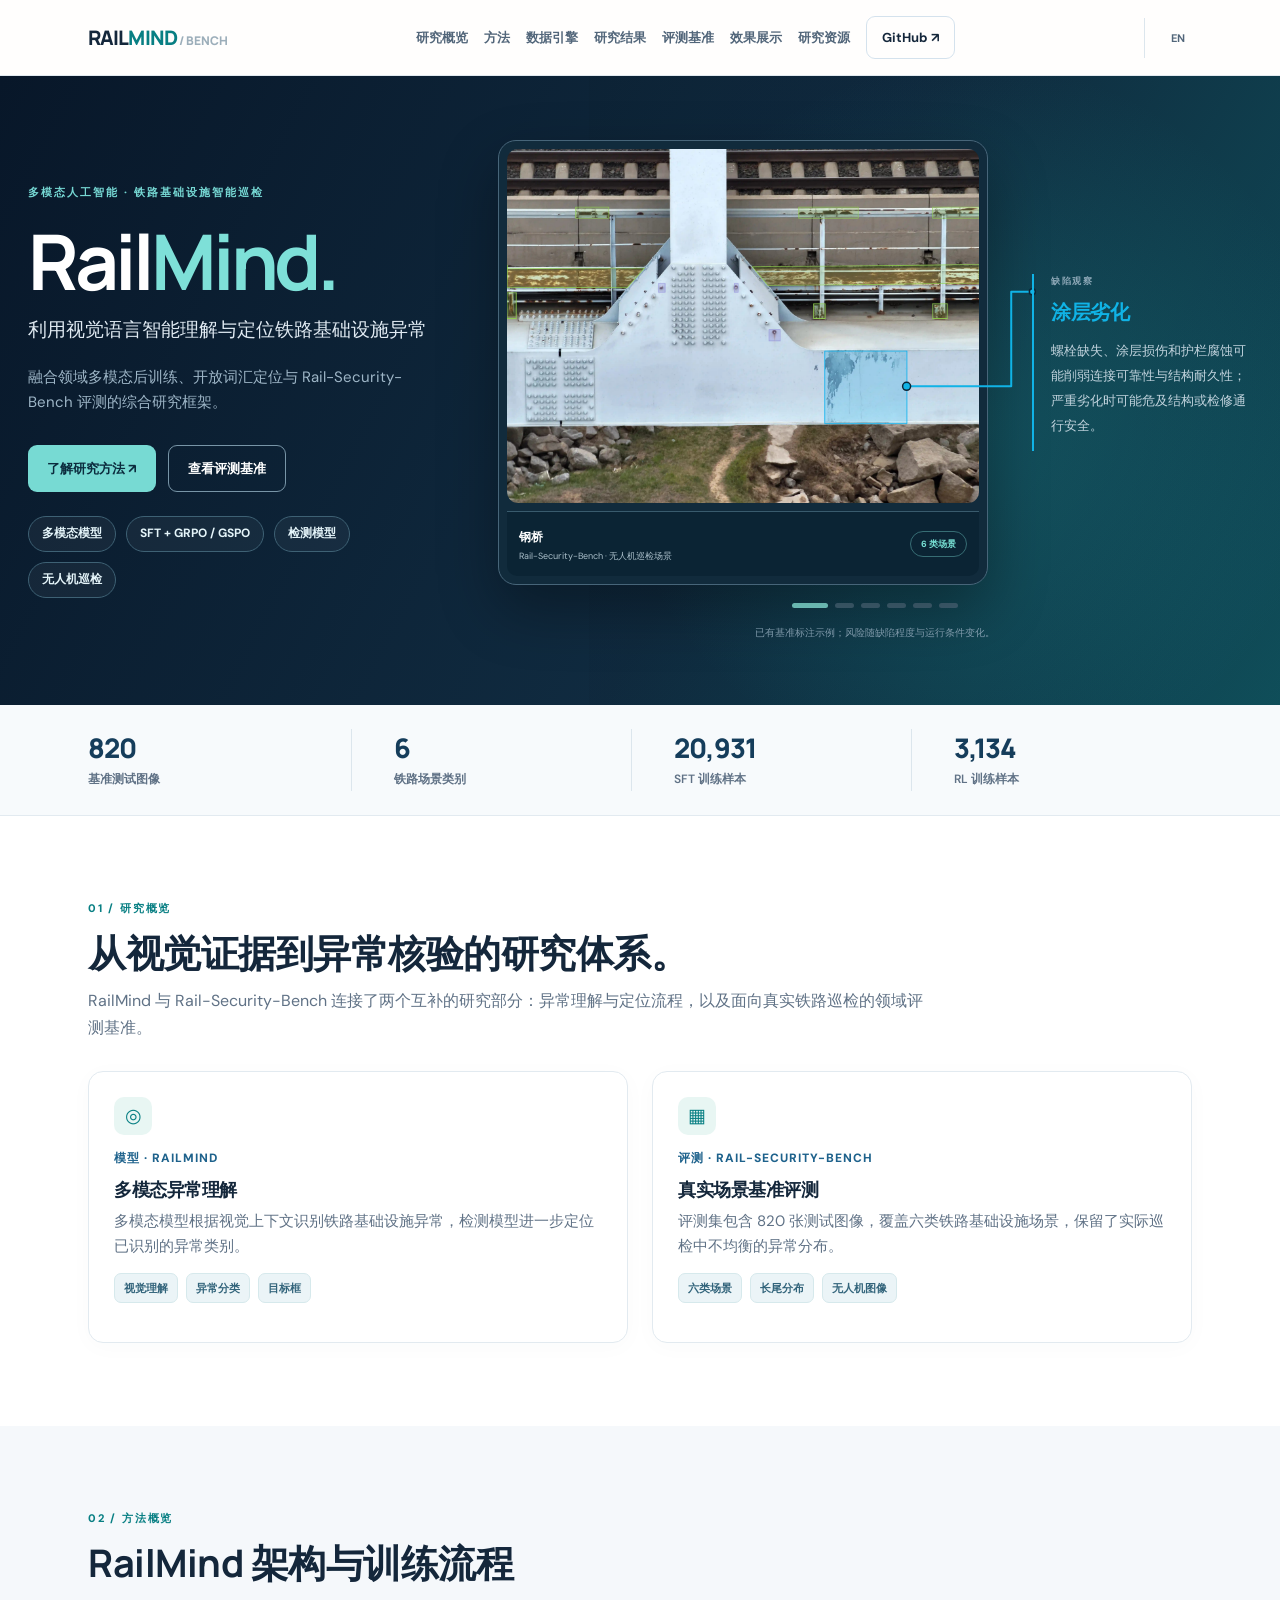
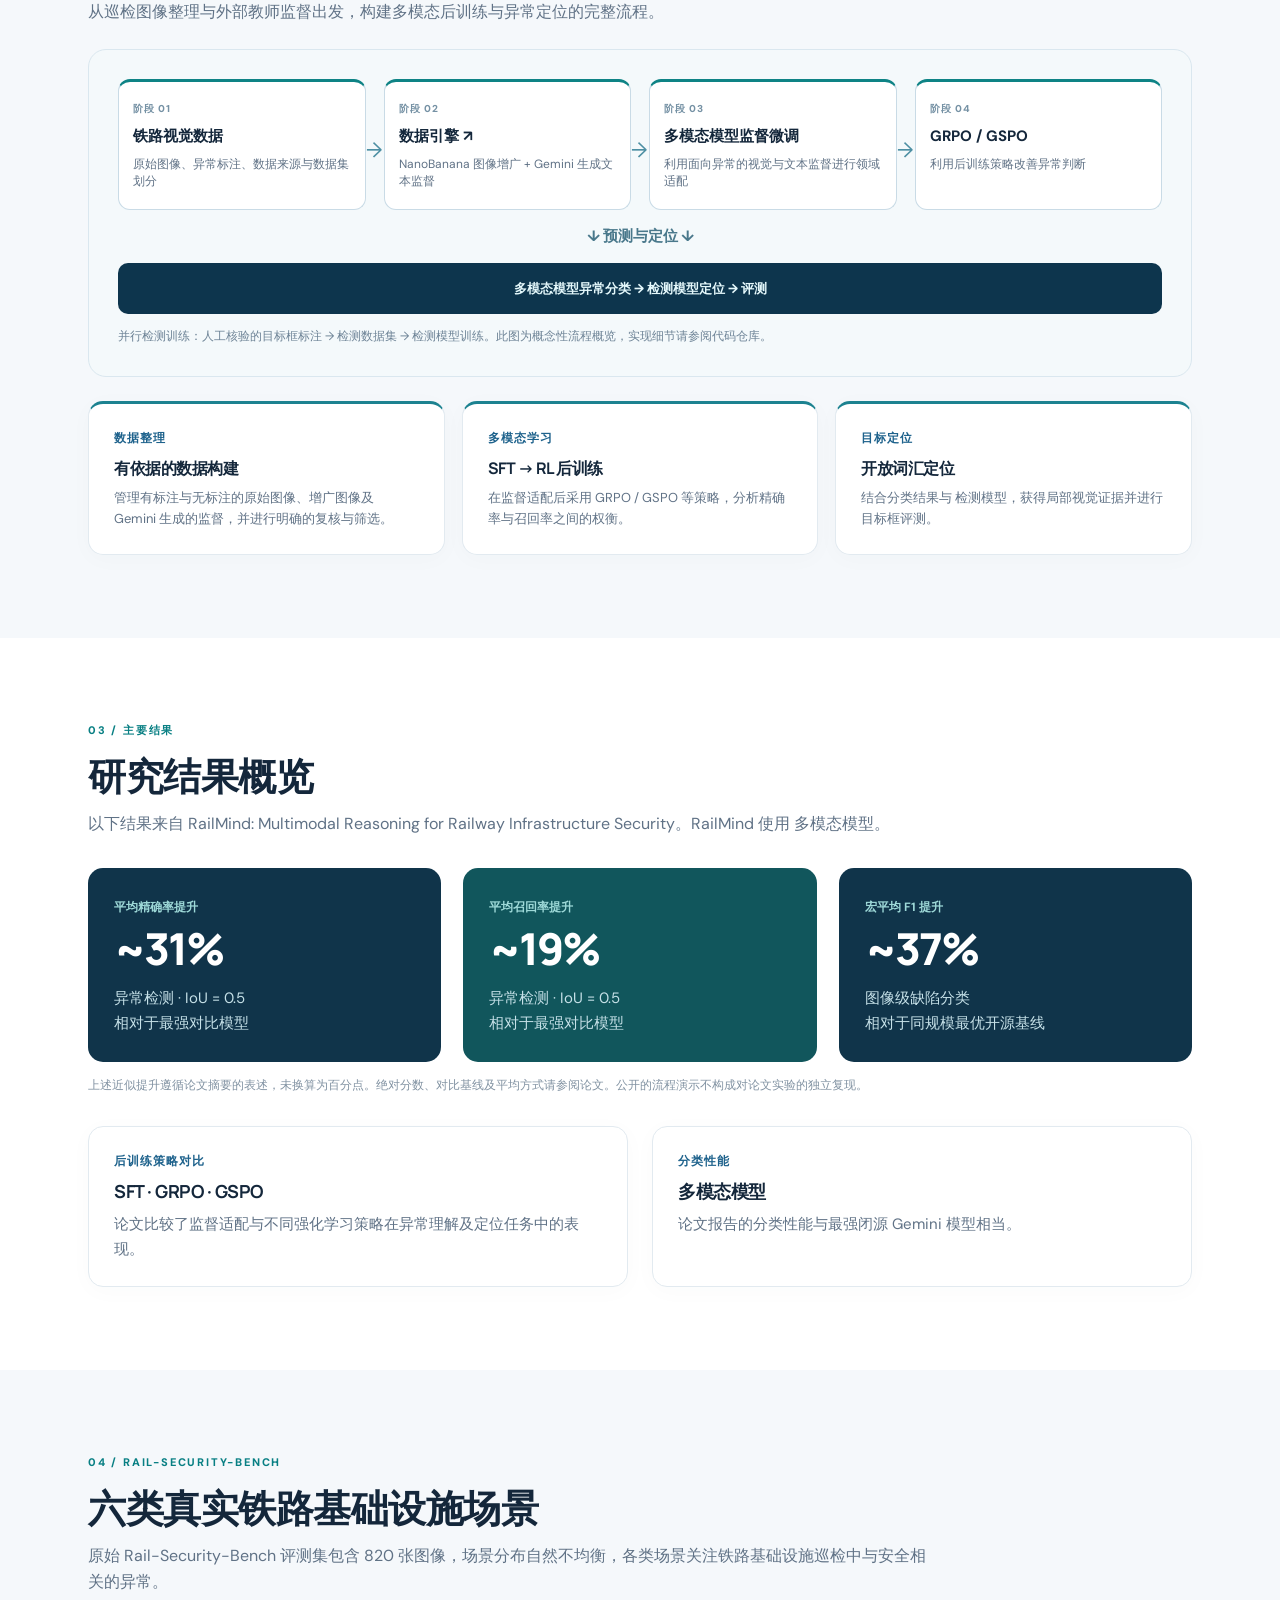
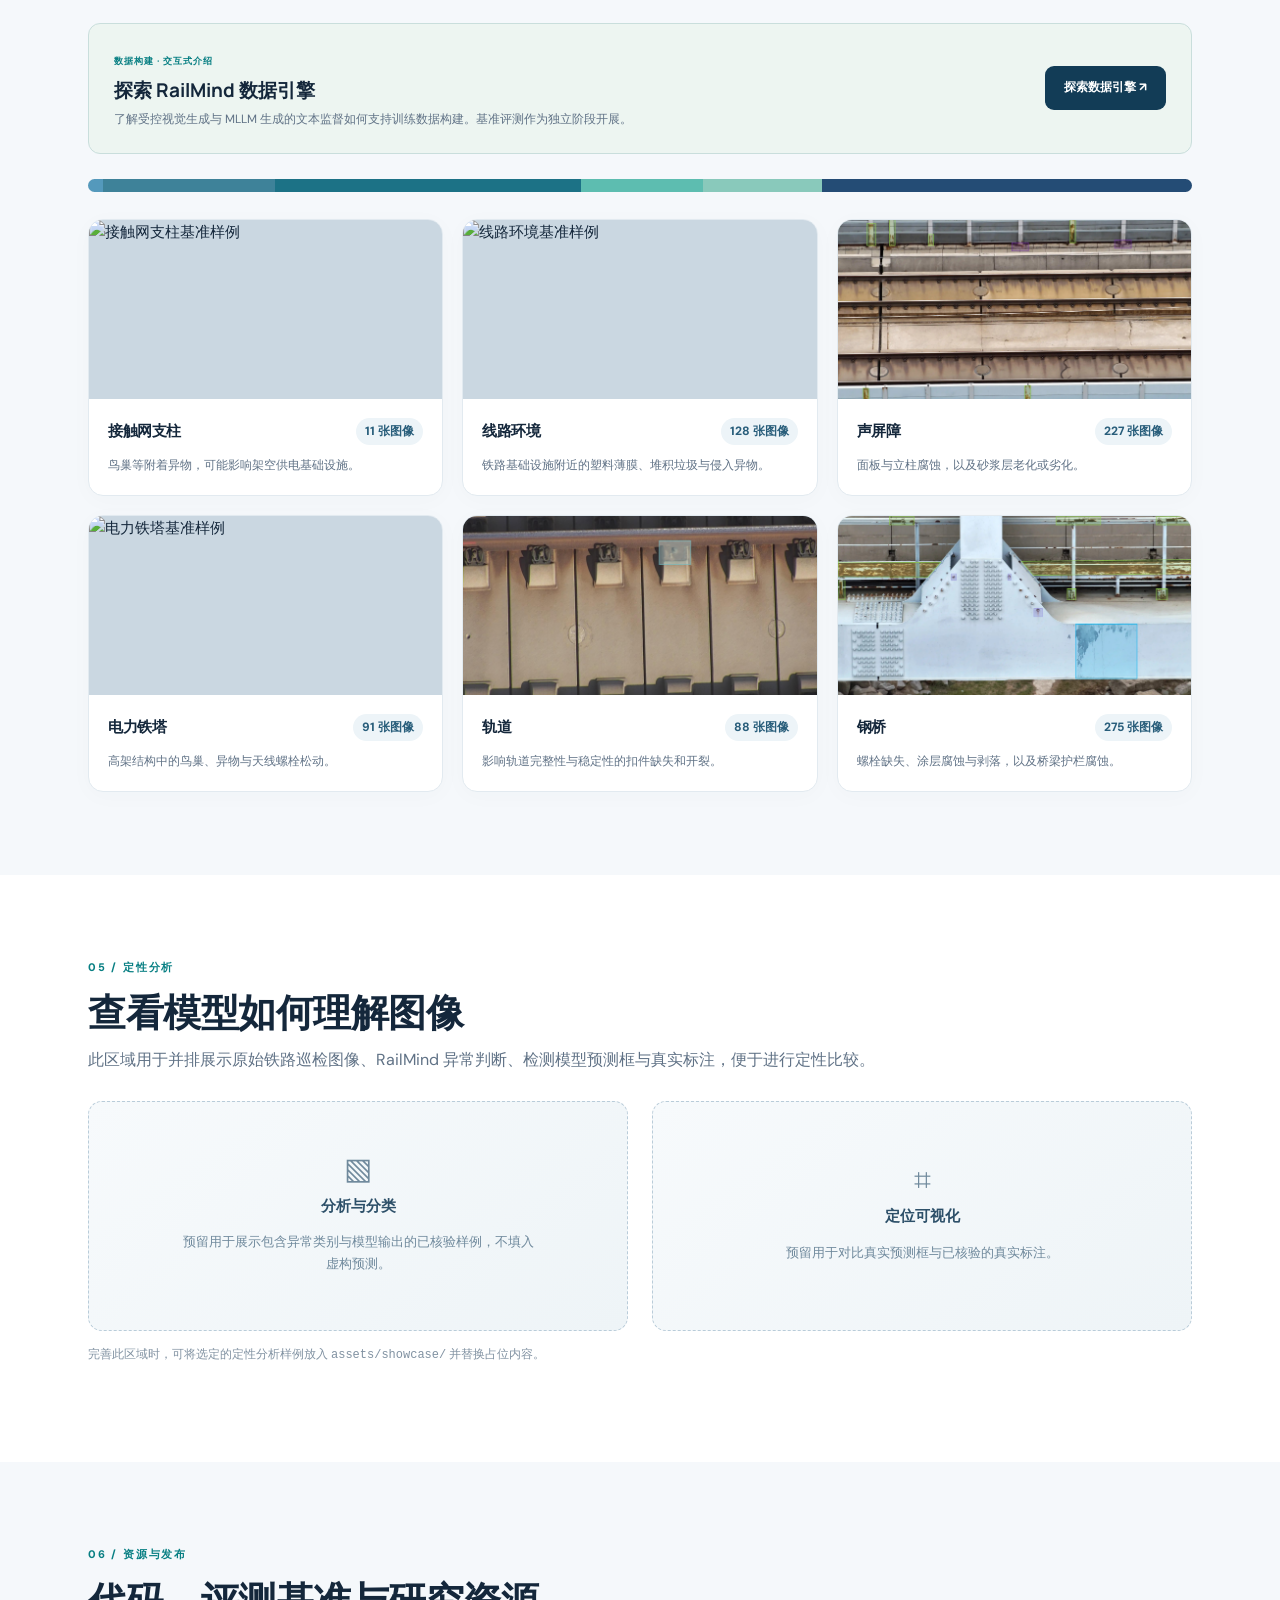
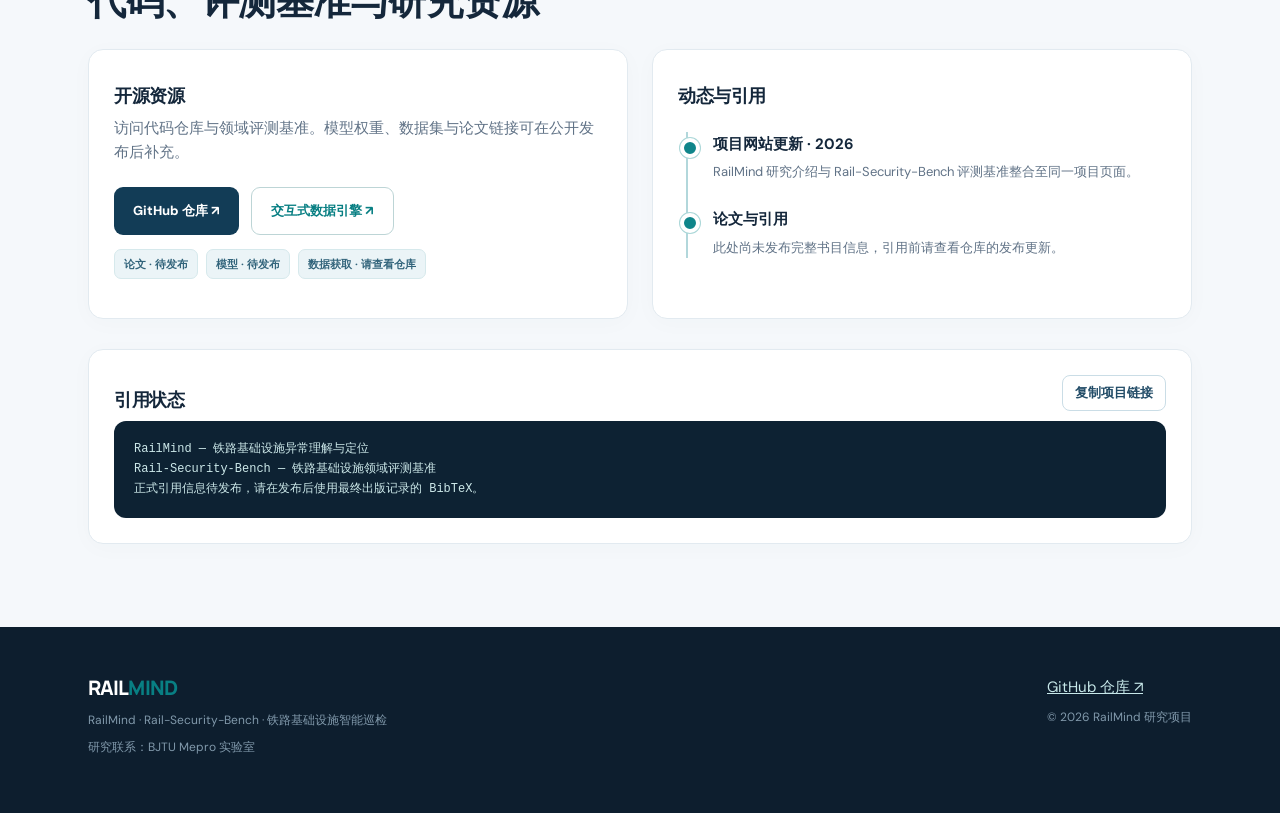
==== commit 46eb0f9a: "Replace specific model names with multimodal model and detection model terminology" ====
--- a/index.html
+++ b/index.html
@@ -15,11 +15,11 @@
 </head>
 <body>
 <nav class="nav"><div class="container nav-inner"><a class="brand" href="#home">RAIL<span>MIND</span><span style="color:#9caeba;font-size:12px;letter-spacing:0"> / BENCH</span></a><div class="nav-links" id="links"><a href="#overview">Overview</a><a href="#method">Method</a><a href="data-engine/">Data Engine</a><a href="#results">Results</a><a href="#benchmark">Benchmark</a><a href="#cases">Showcase</a><a href="#resources">Resources</a><a class="nav-action" href="https://github.com/chaomacv/RAIL-SECURTTY-BENCH" target="_blank" rel="noopener">GitHub ↗</a></div><div class="nav-tools"><button class="language-toggle" type="button" id="language-toggle" aria-label="Switch to English">EN</button><button class="menu-btn" type="button" id="menu-toggle" aria-label="Toggle navigation" aria-expanded="false" aria-controls="links">☰</button></div></div></nav>
-<header class="hero" id="home"><div class="container hero-inner"><div><div class="eyebrow">Multimodal AI · Railway Infrastructure Intelligence</div><h1>Rail<span>Mind.</span></h1><div class="hero-sub">Understanding and Localizing Railway Infrastructure Anomalies with Vision-Language Intelligence</div><p class="hero-desc">An integrated research framework combining domain-specific multimodal post-training, open-vocabulary grounding and the Rail-Security-Bench evaluation suite.</p><div class="actions"><a class="btn btn-primary" href="#method">Explore the Method ↗</a><a class="btn btn-outline" href="#benchmark">Explore Benchmark</a></div><div class="pills"><span class="pill">Qwen3-VL-8B</span><span class="pill">SFT + GRPO / GSPO</span><span class="pill">Grounding DINO</span><span class="pill">UAV Inspection</span></div></div><div class="hero-visual"><div class="hero-scene" id="hero-scene"><div class="visual-frame" id="hero-frame"><div class="hero-image-stage" id="hero-image-stage"><img id="hero-image" src="assets/images/Steel Bridge.png" alt="Railway inspection benchmark example"></div><div class="visual-overlay"><div><b id="hero-title">Steel Bridge</b><small>Rail-Security-Bench · UAV inspection scenes</small></div><em>6 SCENARIOS</em></div></div><svg class="hero-guide" id="hero-guide" aria-hidden="true" focusable="false"><path id="hero-leader"/><circle id="hero-target" r="4"/><circle id="hero-endpoint" r="3"/></svg><aside class="hero-annotation" id="hero-annotation"><div class="annotation-kicker">DEFECT OBSERVATION</div><h2 id="hero-defect">Coating deterioration</h2><p id="hero-risk">Missing bolts, coating damage and guardrail corrosion may compromise connections and durability. Advanced deterioration can threaten structural or maintenance-access safety.</p></aside></div><div class="switchers" id="image-switchers"></div><p class="hero-annotation-note">Existing benchmark annotations; consequences depend on defect extent and operating conditions.</p></div></div></header>
+<header class="hero" id="home"><div class="container hero-inner"><div><div class="eyebrow">Multimodal AI · Railway Infrastructure Intelligence</div><h1>Rail<span>Mind.</span></h1><div class="hero-sub">Understanding and Localizing Railway Infrastructure Anomalies with Vision-Language Intelligence</div><p class="hero-desc">An integrated research framework combining domain-specific multimodal post-training, open-vocabulary grounding and the Rail-Security-Bench evaluation suite.</p><div class="actions"><a class="btn btn-primary" href="#method">Explore the Method ↗</a><a class="btn btn-outline" href="#benchmark">Explore Benchmark</a></div><div class="pills"><span class="pill">Multimodal Model</span><span class="pill">SFT + GRPO / GSPO</span><span class="pill">Detection Model</span><span class="pill">UAV Inspection</span></div></div><div class="hero-visual"><div class="hero-scene" id="hero-scene"><div class="visual-frame" id="hero-frame"><div class="hero-image-stage" id="hero-image-stage"><img id="hero-image" src="assets/images/Steel Bridge.png" alt="Railway inspection benchmark example"></div><div class="visual-overlay"><div><b id="hero-title">Steel Bridge</b><small>Rail-Security-Bench · UAV inspection scenes</small></div><em>6 SCENARIOS</em></div></div><svg class="hero-guide" id="hero-guide" aria-hidden="true" focusable="false"><path id="hero-leader"/><circle id="hero-target" r="4"/><circle id="hero-endpoint" r="3"/></svg><aside class="hero-annotation" id="hero-annotation"><div class="annotation-kicker">DEFECT OBSERVATION</div><h2 id="hero-defect">Coating deterioration</h2><p id="hero-risk">Missing bolts, coating damage and guardrail corrosion may compromise connections and durability. Advanced deterioration can threaten structural or maintenance-access safety.</p></aside></div><div class="switchers" id="image-switchers"></div><p class="hero-annotation-note">Existing benchmark annotations; consequences depend on defect extent and operating conditions.</p></div></div></header>
 <div class="stats-strip"><div class="container stats-grid"><div class="stat"><strong>820</strong><small>Benchmark test images</small></div><div class="stat"><strong>6</strong><small>Railway scene categories</small></div><div class="stat"><strong>20,931</strong><small>SFT training examples</small></div><div class="stat"><strong>3,134</strong><small>RL training examples</small></div></div></div>
-<section class="section" id="overview"><div class="container"><div class="section-kicker">01 / Research Overview</div><div class="section-head"><div><h2>One ecosystem, from visual evidence to verified anomalies.</h2><p class="lead">RailMind and Rail-Security-Bench connect two complementary research components: an anomaly understanding and localization pipeline, and a domain-specific evaluation benchmark for realistic railway inspection.</p></div></div><div class="overview-grid"><article class="card"><div class="feature-icon">◎</div><div class="label" style="margin-top:14px">MODEL · RAILMIND</div><h3>Multimodal anomaly understanding</h3><p>Qwen3-VL-8B identifies railway infrastructure anomalies from visual context. Grounding DINO provides the localization stage for detected anomaly categories.</p><div class="badge-row"><span class="badge-small">Visual Understanding</span><span class="badge-small">Anomaly Classification</span><span class="badge-small">Bounding Boxes</span></div></article><article class="card"><div class="feature-icon">▦</div><div class="label" style="margin-top:14px">EVALUATION · RAIL-SECURITY-BENCH</div><h3>Realistic benchmark evaluation</h3><p>A curated evaluation suite of 820 test images spanning six railway infrastructure scenarios, reflecting an uneven, field-oriented distribution of anomalies.</p><div class="badge-row"><span class="badge-small">Six Scenarios</span><span class="badge-small">Long-tailed Distribution</span><span class="badge-small">UAV Imagery</span></div></article></div></div></section>
-<section class="section alt" id="method"><div class="container"><div class="section-kicker">02 / Method Overview</div><h2>RailMind architecture and training pipeline</h2><p class="lead">A structured workflow from curated inspection images and external teacher supervision to multimodal post-training and anomaly localization.</p><div class="flow-stage"><div class="flow-row"><div class="flow-node"><small>STAGE 01</small><b>Railway Visual Data</b><p>Raw images, annotated anomalies, provenance and dataset splits</p></div><div class="flow-node"><small>STAGE 02</small><b><a href="data-engine/" class="anchor">Data Engine ↗</a></b><p>NanoBanana augmentation + Gemini-generated textual supervision</p></div><div class="flow-node"><small>STAGE 03</small><b>Qwen3-VL SFT</b><p>Domain adaptation with anomaly-focused visual and text supervision</p></div><div class="flow-node"><small>STAGE 04</small><b>GRPO / GSPO</b><p>Post-training strategies for improved anomaly decisions</p></div></div><div class="flow-connector">↓ &nbsp; Prediction + grounding &nbsp; ↓</div><div class="flow-result">Qwen3-VL Anomaly Classification &nbsp; → &nbsp; Grounding DINO Localization &nbsp; → &nbsp; Evaluation</div><p class="flow-note">Parallel detection training: manually verified bounding-box annotations → detection dataset → Grounding DINO training. The figure is a conceptual overview; see the code repository for implementation details.</p></div><div class="process-grid"><article class="card"><div class="label">Data Curation</div><h3>Grounded Data Construction</h3><p>Raw labeled/unlabeled image management, augmented imagery and Gemini-generated supervision with explicit review and filtering.</p></article><article class="card"><div class="label">Multimodal Learning</div><h3>SFT → RL Post-Training</h3><p>Supervised adaptation followed by GRPO/GSPO variants to analyze the precision–recall trade-off.</p></article><article class="card"><div class="label">Localization</div><h3>Open-Vocabulary Grounding</h3><p>Use classification results alongside Grounding DINO for localized visual evidence and bounding-box evaluation.</p></article></div></div></section>
-<section class="section" id="results"><div class="container"><div class="section-kicker">03 / Main Results</div><h2>Quantitative research highlights</h2><p class="lead">Results reported in RailMind: Multimodal Reasoning for Railway Infrastructure Security. RailMind uses an 8B-parameter multimodal model.</p><div class="result-grid" style="grid-template-columns:repeat(auto-fit,minmax(220px,1fr))"><div class="result-card"><small>MEAN PRECISION IMPROVEMENT</small><strong>~31%</strong><p>Anomaly detection · IoU = 0.5<br>Over the strongest competing model</p></div><div class="result-card"><small>MEAN RECALL IMPROVEMENT</small><strong>~19%</strong><p>Anomaly detection · IoU = 0.5<br>Over the strongest competing model</p></div><div class="result-card"><small>MACRO-F1 IMPROVEMENT</small><strong>~37%</strong><p>Image-level defect classification<br>Over the best same-scale open-source baseline</p></div></div><p class="hint">Approximate improvements follow the manuscript abstract's notation, without conversion to percentage points. See the paper for absolute scores, baselines and averaging definitions. The public workflow demo does not independently reproduce these experiments.</p><div class="overview-grid"><article class="card"><div class="label">Post-training Comparison</div><h3>SFT · GRPO · GSPO</h3><p>The manuscript compares supervised adaptation and reinforcement-learning variants for anomaly understanding and localization.</p></article><article class="card"><div class="label">Classification Performance</div><h3>8B multimodal model</h3><p>The manuscript reports classification performance comparable to the strongest closed-source Gemini model.</p></article></div></div></section>
+<section class="section" id="overview"><div class="container"><div class="section-kicker">01 / Research Overview</div><div class="section-head"><div><h2>One ecosystem, from visual evidence to verified anomalies.</h2><p class="lead">RailMind and Rail-Security-Bench connect two complementary research components: an anomaly understanding and localization pipeline, and a domain-specific evaluation benchmark for realistic railway inspection.</p></div></div><div class="overview-grid"><article class="card"><div class="feature-icon">◎</div><div class="label" style="margin-top:14px">MODEL · RAILMIND</div><h3>Multimodal anomaly understanding</h3><p>A multimodal model identifies railway infrastructure anomalies from visual context. A detection model provides the localization stage for detected anomaly categories.</p><div class="badge-row"><span class="badge-small">Visual Understanding</span><span class="badge-small">Anomaly Classification</span><span class="badge-small">Bounding Boxes</span></div></article><article class="card"><div class="feature-icon">▦</div><div class="label" style="margin-top:14px">EVALUATION · RAIL-SECURITY-BENCH</div><h3>Realistic benchmark evaluation</h3><p>A curated evaluation suite of 820 test images spanning six railway infrastructure scenarios, reflecting an uneven, field-oriented distribution of anomalies.</p><div class="badge-row"><span class="badge-small">Six Scenarios</span><span class="badge-small">Long-tailed Distribution</span><span class="badge-small">UAV Imagery</span></div></article></div></div></section>
+<section class="section alt" id="method"><div class="container"><div class="section-kicker">02 / Method Overview</div><h2>RailMind architecture and training pipeline</h2><p class="lead">A structured workflow from curated inspection images and external teacher supervision to multimodal post-training and anomaly localization.</p><div class="flow-stage"><div class="flow-row"><div class="flow-node"><small>STAGE 01</small><b>Railway Visual Data</b><p>Raw images, annotated anomalies, provenance and dataset splits</p></div><div class="flow-node"><small>STAGE 02</small><b><a href="data-engine/" class="anchor">Data Engine ↗</a></b><p>NanoBanana augmentation + Gemini-generated textual supervision</p></div><div class="flow-node"><small>STAGE 03</small><b>Multimodal Model SFT</b><p>Domain adaptation with anomaly-focused visual and text supervision</p></div><div class="flow-node"><small>STAGE 04</small><b>GRPO / GSPO</b><p>Post-training strategies for improved anomaly decisions</p></div></div><div class="flow-connector">↓ &nbsp; Prediction + grounding &nbsp; ↓</div><div class="flow-result">Multimodal Model Anomaly Classification &nbsp; → &nbsp; Detection Model Localization &nbsp; → &nbsp; Evaluation</div><p class="flow-note">Parallel detection training: manually verified bounding-box annotations → detection dataset → Detection Model training. The figure is a conceptual overview; see the code repository for implementation details.</p></div><div class="process-grid"><article class="card"><div class="label">Data Curation</div><h3>Grounded Data Construction</h3><p>Raw labeled/unlabeled image management, augmented imagery and Gemini-generated supervision with explicit review and filtering.</p></article><article class="card"><div class="label">Multimodal Learning</div><h3>SFT → RL Post-Training</h3><p>Supervised adaptation followed by GRPO/GSPO variants to analyze the precision–recall trade-off.</p></article><article class="card"><div class="label">Localization</div><h3>Open-Vocabulary Grounding</h3><p>Use classification results alongside a detection model for localized visual evidence and bounding-box evaluation.</p></article></div></div></section>
+<section class="section" id="results"><div class="container"><div class="section-kicker">03 / Main Results</div><h2>Quantitative research highlights</h2><p class="lead">Results reported in RailMind: Multimodal Reasoning for Railway Infrastructure Security. RailMind uses a multimodal model.</p><div class="result-grid" style="grid-template-columns:repeat(auto-fit,minmax(220px,1fr))"><div class="result-card"><small>MEAN PRECISION IMPROVEMENT</small><strong>~31%</strong><p>Anomaly detection · IoU = 0.5<br>Over the strongest competing model</p></div><div class="result-card"><small>MEAN RECALL IMPROVEMENT</small><strong>~19%</strong><p>Anomaly detection · IoU = 0.5<br>Over the strongest competing model</p></div><div class="result-card"><small>MACRO-F1 IMPROVEMENT</small><strong>~37%</strong><p>Image-level defect classification<br>Over the best same-scale open-source baseline</p></div></div><p class="hint">Approximate improvements follow the manuscript abstract's notation, without conversion to percentage points. See the paper for absolute scores, baselines and averaging definitions. The public workflow demo does not independently reproduce these experiments.</p><div class="overview-grid"><article class="card"><div class="label">Post-training Comparison</div><h3>SFT · GRPO · GSPO</h3><p>The manuscript compares supervised adaptation and reinforcement-learning variants for anomaly understanding and localization.</p></article><article class="card"><div class="label">Classification Performance</div><h3>Multimodal Model</h3><p>The manuscript reports classification performance comparable to the strongest closed-source Gemini model.</p></article></div></div></section>
 <section class="section alt" id="benchmark"><div class="container"><div class="section-kicker">04 / Rail-Security-Bench</div><h2>Six real-world railway infrastructure scenarios</h2><p class="lead">The original Rail-Security-Bench evaluation set contains 820 images with a naturally uneven scene distribution. Each category emphasizes safety-relevant anomalies encountered during railway infrastructure inspection.</p><aside class="data-engine-bridge" aria-label="Explore training data construction"><div><span class="label">DATA CONSTRUCTION · INTERACTIVE GUIDE</span><h3>Explore the RailMind Data Engine</h3><p>See how controlled visual synthesis and MLLM-generated textual supervision support training-data construction. Benchmark evaluation remains a separate stage.</p></div><a class="btn" href="data-engine/">Explore Data Engine ↗</a></aside><div class="benchbar" aria-label="Benchmark distribution"><span style="width:1.3415%;background:#5499bc"></span><span style="width:15.6098%;background:#3e8299"></span><span style="width:27.6829%;background:#1c7286"></span><span style="width:11.0976%;background:#5dbdb0"></span><span style="width:10.7317%;background:#89c9bb"></span><span style="width:33.5365%;background:#244c75"></span></div><div class="scene-grid">
 <article class="card scene"><img src="assets/images/Catenary Pole.png" alt="Catenary pole benchmark" loading="lazy"><div class="scene-content"><div class="scene-title"><h3>Catenary Pole</h3><span class="count">11 images</span></div><p>Foreign-object attachments such as bird nests that may affect overhead power supply infrastructure.</p></div></article>
 <article class="card scene"><img src="assets/images/Environment.png" alt="Environment benchmark" loading="lazy"><div class="scene-content"><div class="scene-title"><h3>Environment</h3><span class="count">128 images</span></div><p>Plastic films, accumulated waste and intrusive objects near railway infrastructure.</p></div></article>
@@ -28,9 +28,9 @@
 <article class="card scene"><img src="assets/images/Rail Track.png" alt="Rail track benchmark" loading="lazy"><div class="scene-content"><div class="scene-title"><h3>Rail Track</h3><span class="count">88 images</span></div><p>Missing and cracked fasteners affecting railway track integrity and stability.</p></div></article>
 <article class="card scene"><img src="assets/images/Steel Bridge.png" alt="Steel bridge benchmark" loading="lazy"><div class="scene-content"><div class="scene-title"><h3>Steel Bridge</h3><span class="count">275 images</span></div><p>Missing bolts, coating corrosion and peeling, and corrosion of bridge guardrails.</p></div></article>
 </div></div></section>
-<section class="section" id="cases"><div class="container"><div class="section-kicker">05 / Qualitative Analysis</div><h2>See what the model understands</h2><p class="lead">A dedicated area for side-by-side qualitative comparisons showing the original railway inspection image, RailMind's anomaly decision, Grounding DINO bounding boxes and ground truth.</p><div class="two-col" style="margin-top:27px"><div class="empty-panel"><div style="font-size:30px">▧</div><b>Reasoning & Classification</b><p>Reserved for verified examples with anomaly category and model output. No example predictions are fabricated.</p></div><div class="empty-panel"><div style="font-size:30px">⌗</div><b>Localization Visualization</b><p>Reserved for real predicted boxes alongside verified ground-truth annotations.</p></div></div><p class="hint">To complete this section, add selected qualitative examples to <code>assets/showcase/</code> and replace the placeholders.</p></div></section>
+<section class="section" id="cases"><div class="container"><div class="section-kicker">05 / Qualitative Analysis</div><h2>See what the model understands</h2><p class="lead">A dedicated area for side-by-side qualitative comparisons showing the original railway inspection image, RailMind's anomaly decision, Detection Model bounding boxes and ground truth.</p><div class="two-col" style="margin-top:27px"><div class="empty-panel"><div style="font-size:30px">▧</div><b>Reasoning & Classification</b><p>Reserved for verified examples with anomaly category and model output. No example predictions are fabricated.</p></div><div class="empty-panel"><div style="font-size:30px">⌗</div><b>Localization Visualization</b><p>Reserved for real predicted boxes alongside verified ground-truth annotations.</p></div></div><p class="hint">To complete this section, add selected qualitative examples to <code>assets/showcase/</code> and replace the placeholders.</p></div></section>
 <section class="section alt" id="resources"><div class="container"><div class="section-kicker">06 / Resources & Release</div><h2>Code, benchmark, and research resources</h2><div class="two-col" style="margin-top:26px"><article class="card"><h3>Open-source resources</h3><p>Explore the source repository and the domain-specific benchmark. Links to model weights, datasets and paper can be added after public release.</p><div class="actions" style="margin-top:22px"><a class="btn" style="background:#123c56;color:white" href="https://github.com/chaomacv/RAIL-SECURTTY-BENCH" target="_blank" rel="noopener">GitHub Repository ↗</a><a class="btn" style="border:1px solid #bdd5d6;color:#087f83" href="data-engine/">Interactive Data Engine ↗</a></div><div class="badge-row"><span class="badge-small">Paper · forthcoming</span><span class="badge-small">Model · forthcoming</span><span class="badge-small">Dataset access · check repository</span></div></article><article class="card"><h3>News & citation</h3><div class="timeline"><div class="timeline-entry"><strong>Project site update · 2026</strong><p>RailMind research summary and Rail-Security-Bench benchmark unified into one project page.</p></div><div class="timeline-entry"><strong>Paper / citation</strong><p>Bibliographic details have not been published here. Please check the repository for release updates before citing.</p></div></div></article></div><div style="margin-top:30px" class="card"><div class="section-head" style="margin-bottom:10px"><h3 style="margin:0">Citation status</h3><button class="copy" type="button" id="copy-link">Copy project URL</button></div><div class="code">RailMind — Railway Infrastructure Anomaly Understanding and Localization<br>Rail-Security-Bench — Domain-Specific Railway Infrastructure Evaluation<br>Official citation: forthcoming. Please use the final publication BibTeX when available.</div></div></div></section>
 <footer class="footer" id="contact"><div class="container footer-grid"><div><a class="brand" href="#home">RAIL<span>MIND</span></a><p>RailMind · Rail-Security-Bench · Railway infrastructure intelligence</p><p>Research contact: BJTU Mepro Laboratory</p></div><div><a href="https://github.com/chaomacv/RAIL-SECURTTY-BENCH" target="_blank" rel="noopener">GitHub Repository ↗</a><p>© 2026 RailMind Research Project</p></div></div></footer>
-<script src="js/home-i18n.js"></script>
-<script src="js/home.js"></script>
+<script src="js/home-i18n.js?v=generic-terms-1"></script>
+<script src="js/home.js?v=hero-callouts-1"></script>
 </body></html>
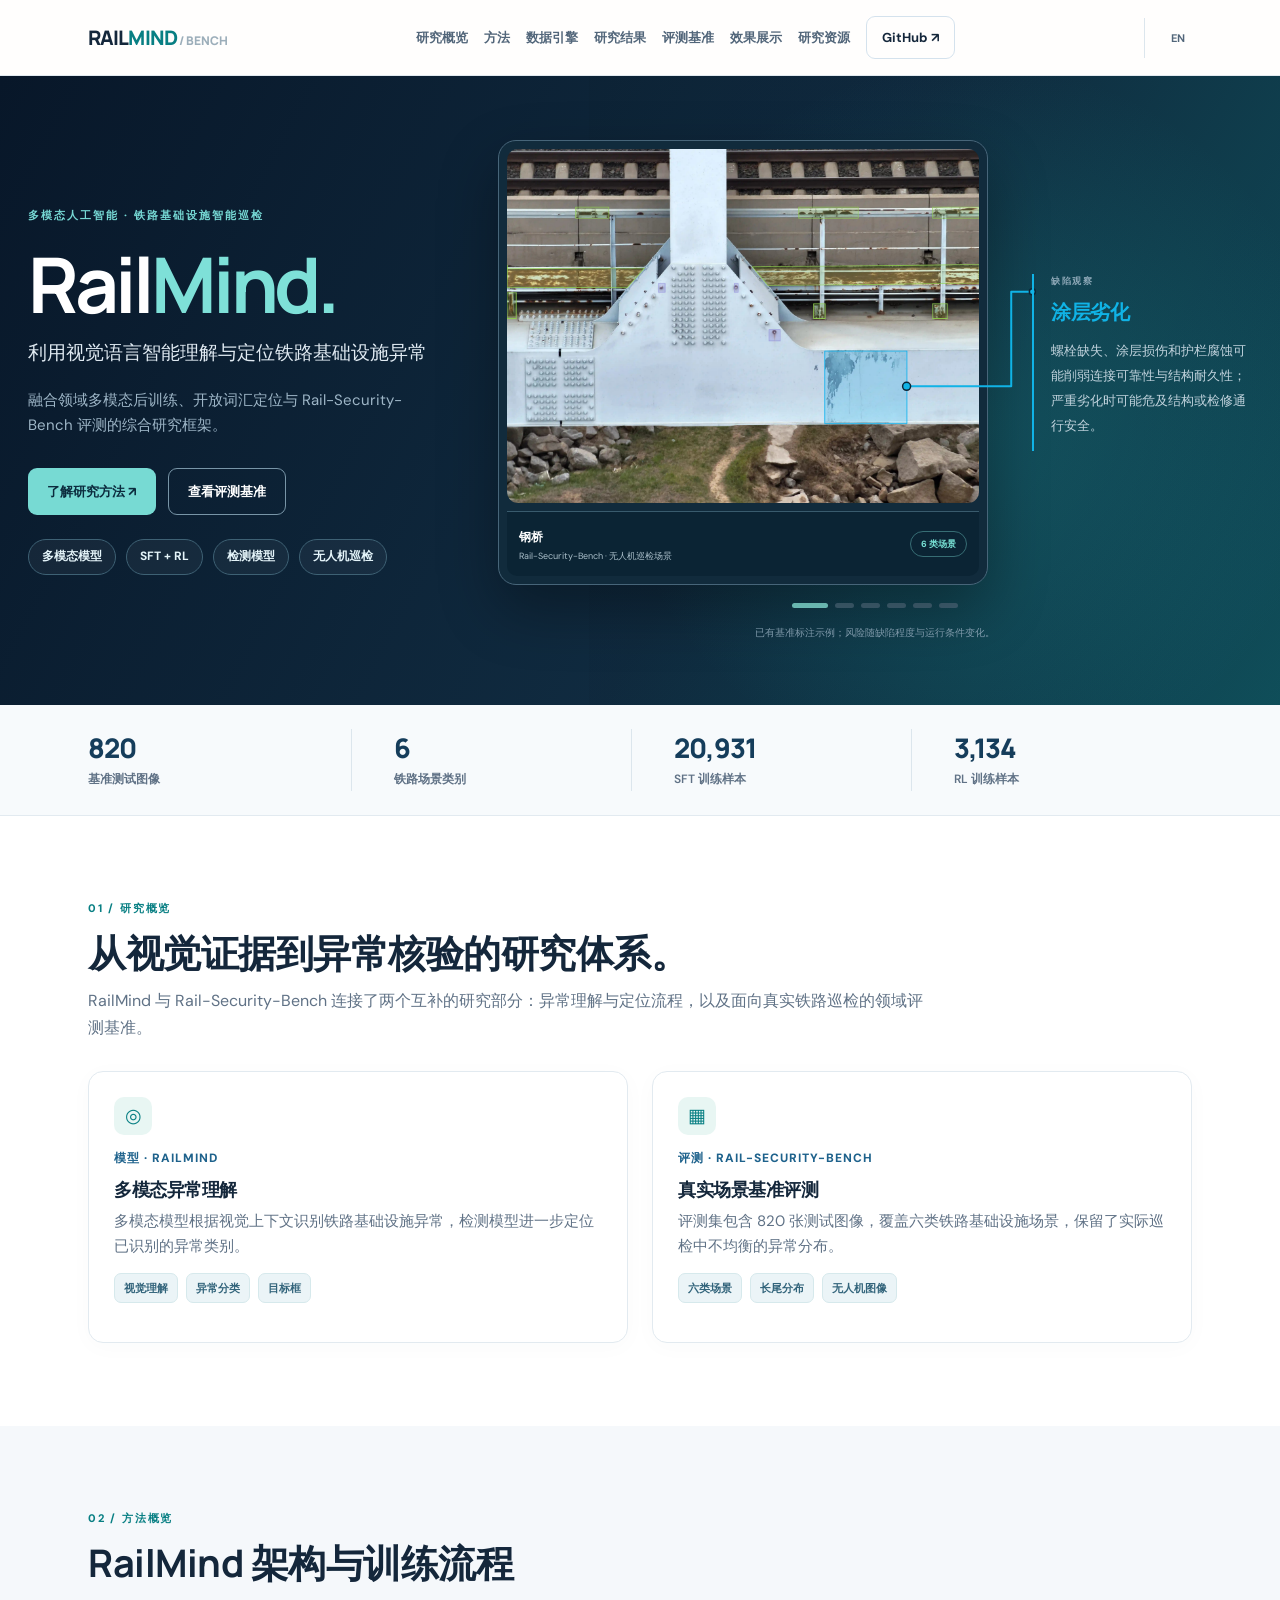
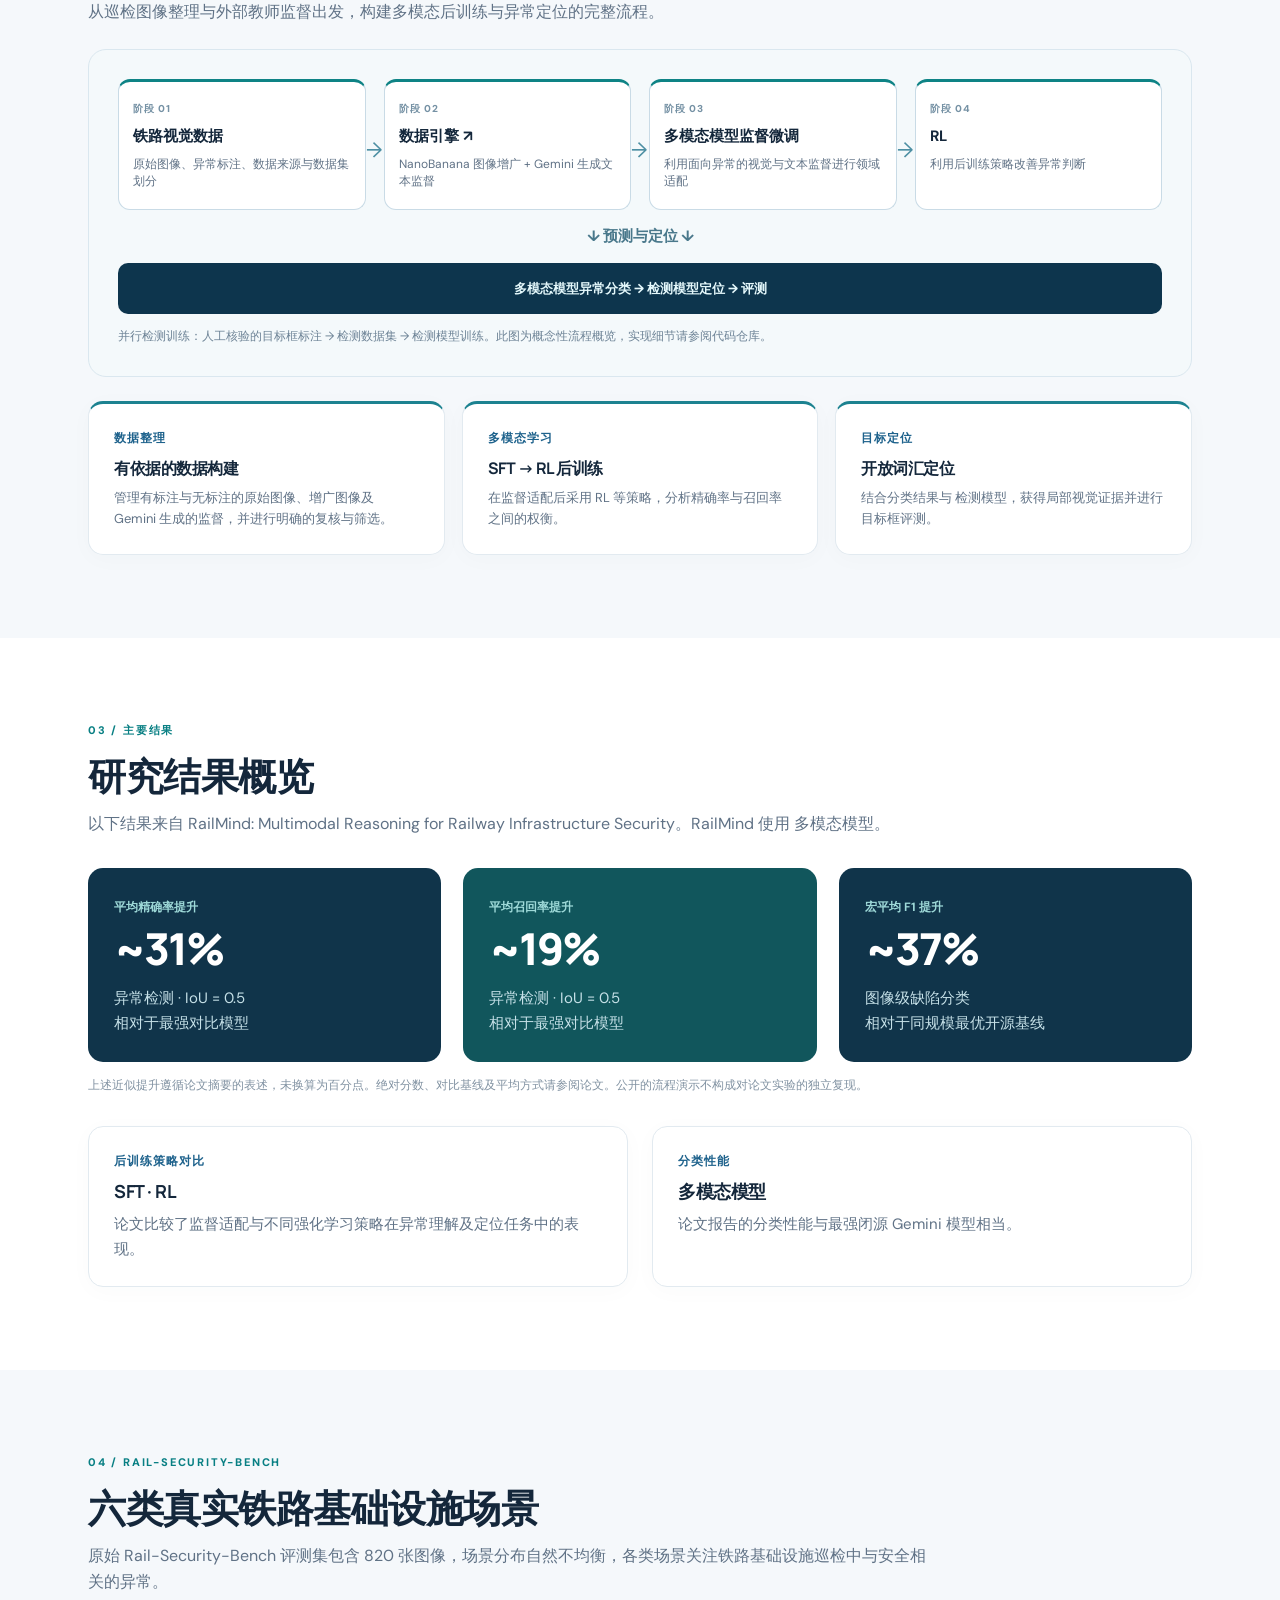
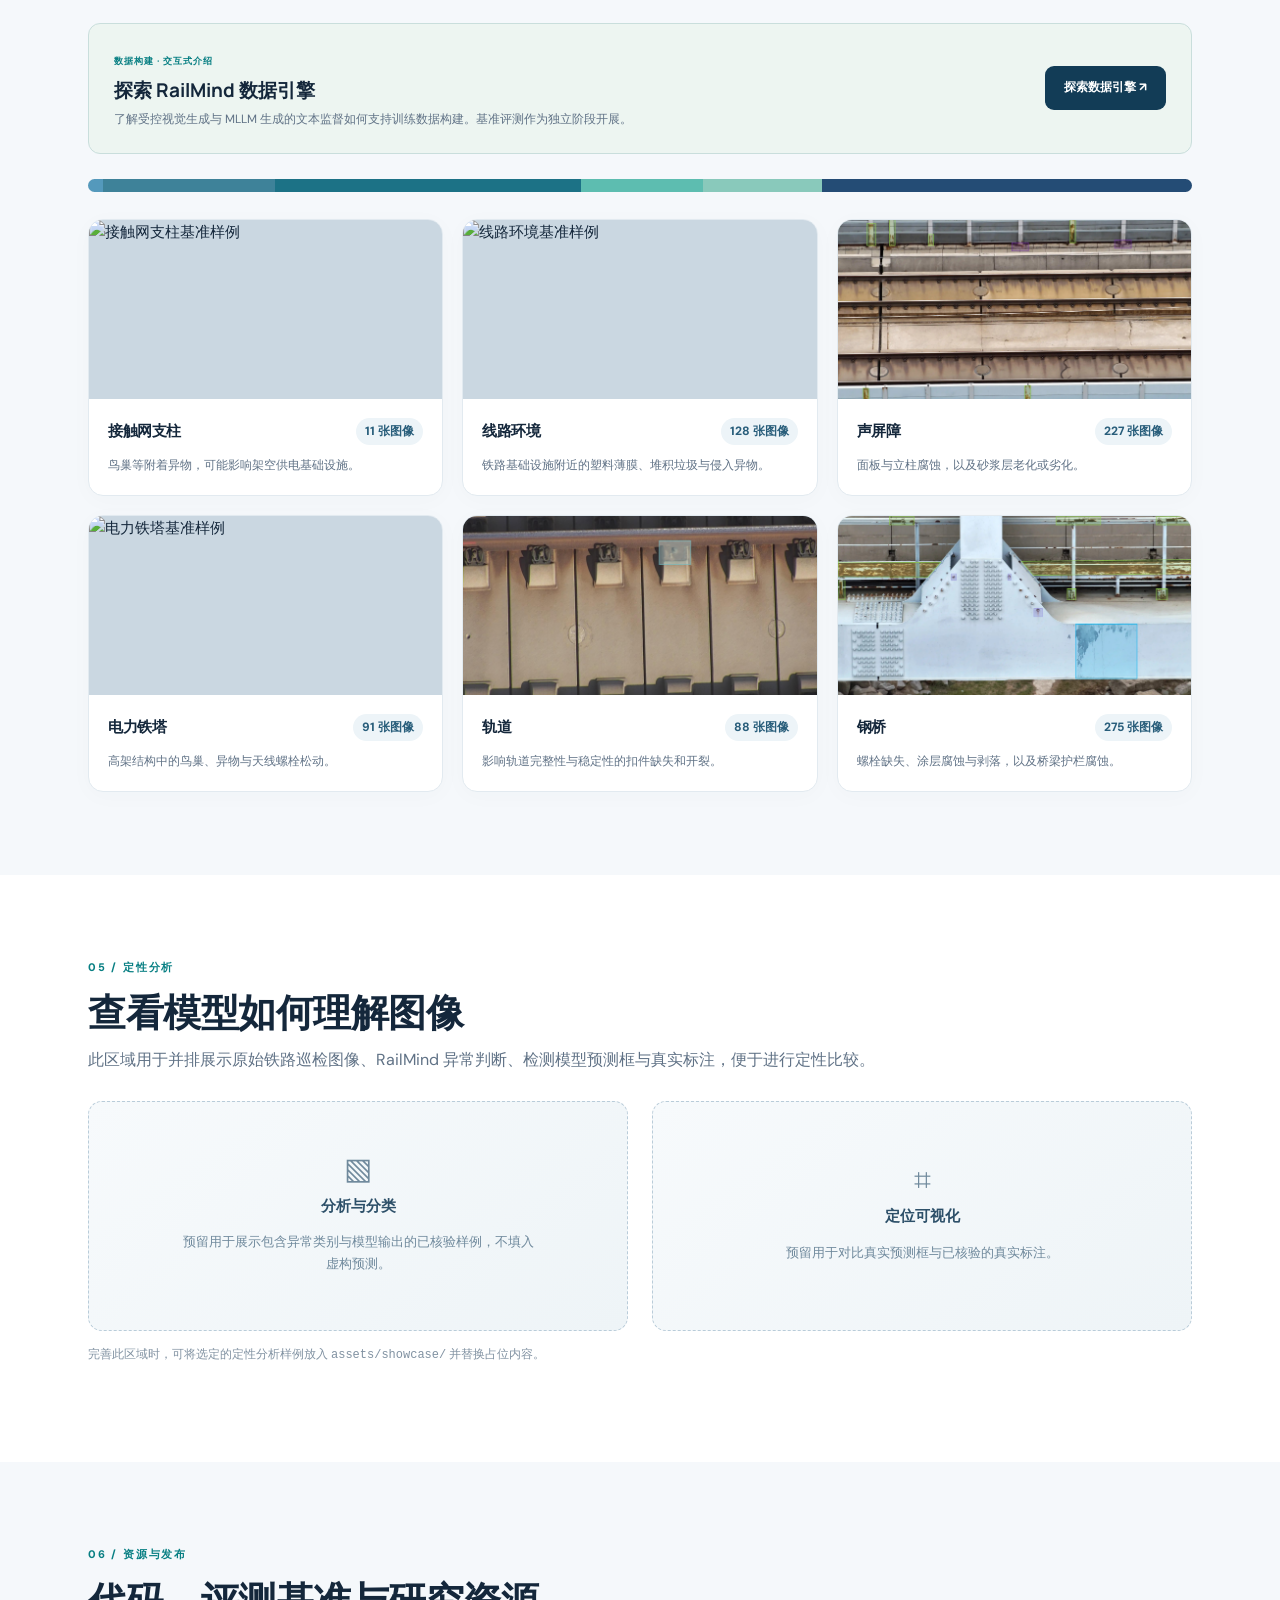
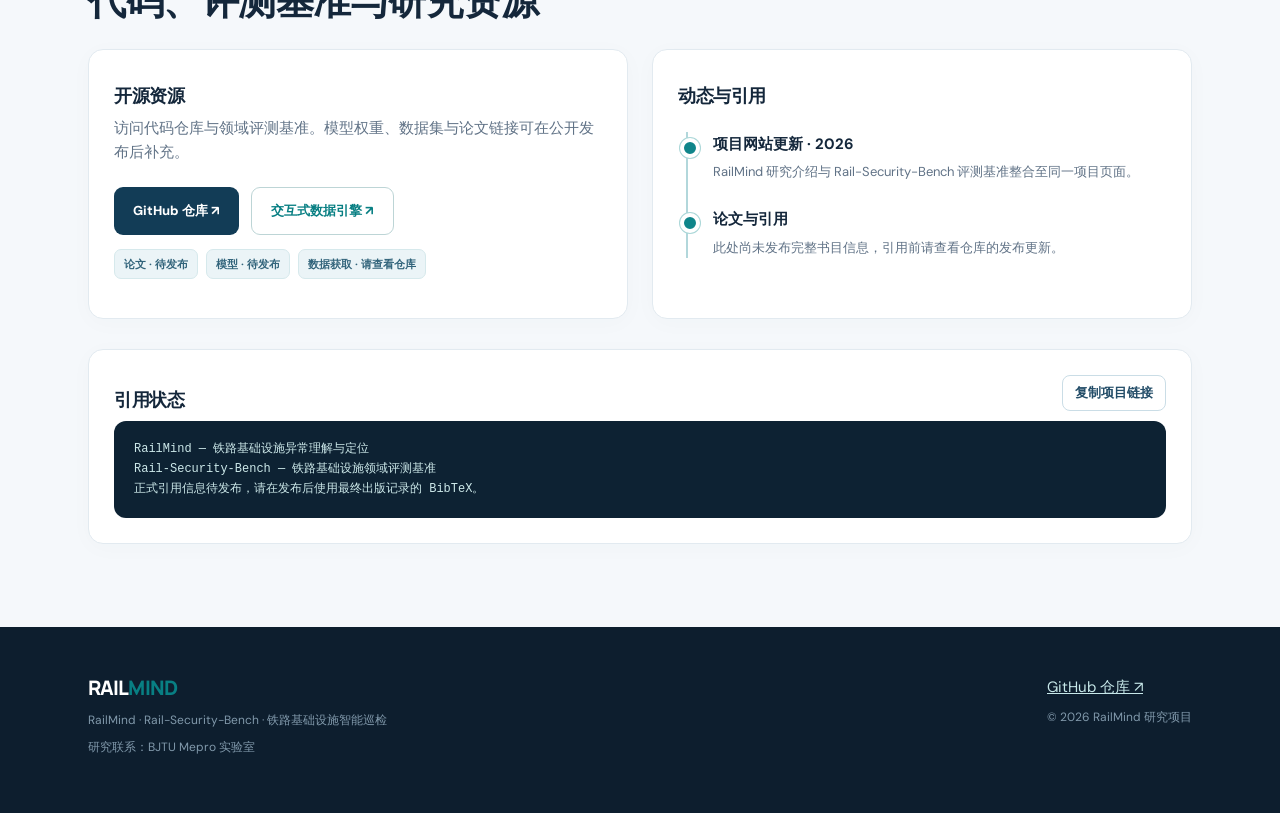
==== commit ca1eafb1: "Replace GRPO and GSPO wording with RL across both languages" ====
--- a/index.html
+++ b/index.html
@@ -15,11 +15,11 @@
 </head>
 <body>
 <nav class="nav"><div class="container nav-inner"><a class="brand" href="#home">RAIL<span>MIND</span><span style="color:#9caeba;font-size:12px;letter-spacing:0"> / BENCH</span></a><div class="nav-links" id="links"><a href="#overview">Overview</a><a href="#method">Method</a><a href="data-engine/">Data Engine</a><a href="#results">Results</a><a href="#benchmark">Benchmark</a><a href="#cases">Showcase</a><a href="#resources">Resources</a><a class="nav-action" href="https://github.com/chaomacv/RAIL-SECURTTY-BENCH" target="_blank" rel="noopener">GitHub ↗</a></div><div class="nav-tools"><button class="language-toggle" type="button" id="language-toggle" aria-label="Switch to English">EN</button><button class="menu-btn" type="button" id="menu-toggle" aria-label="Toggle navigation" aria-expanded="false" aria-controls="links">☰</button></div></div></nav>
-<header class="hero" id="home"><div class="container hero-inner"><div><div class="eyebrow">Multimodal AI · Railway Infrastructure Intelligence</div><h1>Rail<span>Mind.</span></h1><div class="hero-sub">Understanding and Localizing Railway Infrastructure Anomalies with Vision-Language Intelligence</div><p class="hero-desc">An integrated research framework combining domain-specific multimodal post-training, open-vocabulary grounding and the Rail-Security-Bench evaluation suite.</p><div class="actions"><a class="btn btn-primary" href="#method">Explore the Method ↗</a><a class="btn btn-outline" href="#benchmark">Explore Benchmark</a></div><div class="pills"><span class="pill">Multimodal Model</span><span class="pill">SFT + GRPO / GSPO</span><span class="pill">Detection Model</span><span class="pill">UAV Inspection</span></div></div><div class="hero-visual"><div class="hero-scene" id="hero-scene"><div class="visual-frame" id="hero-frame"><div class="hero-image-stage" id="hero-image-stage"><img id="hero-image" src="assets/images/Steel Bridge.png" alt="Railway inspection benchmark example"></div><div class="visual-overlay"><div><b id="hero-title">Steel Bridge</b><small>Rail-Security-Bench · UAV inspection scenes</small></div><em>6 SCENARIOS</em></div></div><svg class="hero-guide" id="hero-guide" aria-hidden="true" focusable="false"><path id="hero-leader"/><circle id="hero-target" r="4"/><circle id="hero-endpoint" r="3"/></svg><aside class="hero-annotation" id="hero-annotation"><div class="annotation-kicker">DEFECT OBSERVATION</div><h2 id="hero-defect">Coating deterioration</h2><p id="hero-risk">Missing bolts, coating damage and guardrail corrosion may compromise connections and durability. Advanced deterioration can threaten structural or maintenance-access safety.</p></aside></div><div class="switchers" id="image-switchers"></div><p class="hero-annotation-note">Existing benchmark annotations; consequences depend on defect extent and operating conditions.</p></div></div></header>
+<header class="hero" id="home"><div class="container hero-inner"><div><div class="eyebrow">Multimodal AI · Railway Infrastructure Intelligence</div><h1>Rail<span>Mind.</span></h1><div class="hero-sub">Understanding and Localizing Railway Infrastructure Anomalies with Vision-Language Intelligence</div><p class="hero-desc">An integrated research framework combining domain-specific multimodal post-training, open-vocabulary grounding and the Rail-Security-Bench evaluation suite.</p><div class="actions"><a class="btn btn-primary" href="#method">Explore the Method ↗</a><a class="btn btn-outline" href="#benchmark">Explore Benchmark</a></div><div class="pills"><span class="pill">Multimodal Model</span><span class="pill">SFT + RL</span><span class="pill">Detection Model</span><span class="pill">UAV Inspection</span></div></div><div class="hero-visual"><div class="hero-scene" id="hero-scene"><div class="visual-frame" id="hero-frame"><div class="hero-image-stage" id="hero-image-stage"><img id="hero-image" src="assets/images/Steel Bridge.png" alt="Railway inspection benchmark example"></div><div class="visual-overlay"><div><b id="hero-title">Steel Bridge</b><small>Rail-Security-Bench · UAV inspection scenes</small></div><em>6 SCENARIOS</em></div></div><svg class="hero-guide" id="hero-guide" aria-hidden="true" focusable="false"><path id="hero-leader"/><circle id="hero-target" r="4"/><circle id="hero-endpoint" r="3"/></svg><aside class="hero-annotation" id="hero-annotation"><div class="annotation-kicker">DEFECT OBSERVATION</div><h2 id="hero-defect">Coating deterioration</h2><p id="hero-risk">Missing bolts, coating damage and guardrail corrosion may compromise connections and durability. Advanced deterioration can threaten structural or maintenance-access safety.</p></aside></div><div class="switchers" id="image-switchers"></div><p class="hero-annotation-note">Existing benchmark annotations; consequences depend on defect extent and operating conditions.</p></div></div></header>
 <div class="stats-strip"><div class="container stats-grid"><div class="stat"><strong>820</strong><small>Benchmark test images</small></div><div class="stat"><strong>6</strong><small>Railway scene categories</small></div><div class="stat"><strong>20,931</strong><small>SFT training examples</small></div><div class="stat"><strong>3,134</strong><small>RL training examples</small></div></div></div>
 <section class="section" id="overview"><div class="container"><div class="section-kicker">01 / Research Overview</div><div class="section-head"><div><h2>One ecosystem, from visual evidence to verified anomalies.</h2><p class="lead">RailMind and Rail-Security-Bench connect two complementary research components: an anomaly understanding and localization pipeline, and a domain-specific evaluation benchmark for realistic railway inspection.</p></div></div><div class="overview-grid"><article class="card"><div class="feature-icon">◎</div><div class="label" style="margin-top:14px">MODEL · RAILMIND</div><h3>Multimodal anomaly understanding</h3><p>A multimodal model identifies railway infrastructure anomalies from visual context. A detection model provides the localization stage for detected anomaly categories.</p><div class="badge-row"><span class="badge-small">Visual Understanding</span><span class="badge-small">Anomaly Classification</span><span class="badge-small">Bounding Boxes</span></div></article><article class="card"><div class="feature-icon">▦</div><div class="label" style="margin-top:14px">EVALUATION · RAIL-SECURITY-BENCH</div><h3>Realistic benchmark evaluation</h3><p>A curated evaluation suite of 820 test images spanning six railway infrastructure scenarios, reflecting an uneven, field-oriented distribution of anomalies.</p><div class="badge-row"><span class="badge-small">Six Scenarios</span><span class="badge-small">Long-tailed Distribution</span><span class="badge-small">UAV Imagery</span></div></article></div></div></section>
-<section class="section alt" id="method"><div class="container"><div class="section-kicker">02 / Method Overview</div><h2>RailMind architecture and training pipeline</h2><p class="lead">A structured workflow from curated inspection images and external teacher supervision to multimodal post-training and anomaly localization.</p><div class="flow-stage"><div class="flow-row"><div class="flow-node"><small>STAGE 01</small><b>Railway Visual Data</b><p>Raw images, annotated anomalies, provenance and dataset splits</p></div><div class="flow-node"><small>STAGE 02</small><b><a href="data-engine/" class="anchor">Data Engine ↗</a></b><p>NanoBanana augmentation + Gemini-generated textual supervision</p></div><div class="flow-node"><small>STAGE 03</small><b>Multimodal Model SFT</b><p>Domain adaptation with anomaly-focused visual and text supervision</p></div><div class="flow-node"><small>STAGE 04</small><b>GRPO / GSPO</b><p>Post-training strategies for improved anomaly decisions</p></div></div><div class="flow-connector">↓ &nbsp; Prediction + grounding &nbsp; ↓</div><div class="flow-result">Multimodal Model Anomaly Classification &nbsp; → &nbsp; Detection Model Localization &nbsp; → &nbsp; Evaluation</div><p class="flow-note">Parallel detection training: manually verified bounding-box annotations → detection dataset → Detection Model training. The figure is a conceptual overview; see the code repository for implementation details.</p></div><div class="process-grid"><article class="card"><div class="label">Data Curation</div><h3>Grounded Data Construction</h3><p>Raw labeled/unlabeled image management, augmented imagery and Gemini-generated supervision with explicit review and filtering.</p></article><article class="card"><div class="label">Multimodal Learning</div><h3>SFT → RL Post-Training</h3><p>Supervised adaptation followed by GRPO/GSPO variants to analyze the precision–recall trade-off.</p></article><article class="card"><div class="label">Localization</div><h3>Open-Vocabulary Grounding</h3><p>Use classification results alongside a detection model for localized visual evidence and bounding-box evaluation.</p></article></div></div></section>
-<section class="section" id="results"><div class="container"><div class="section-kicker">03 / Main Results</div><h2>Quantitative research highlights</h2><p class="lead">Results reported in RailMind: Multimodal Reasoning for Railway Infrastructure Security. RailMind uses a multimodal model.</p><div class="result-grid" style="grid-template-columns:repeat(auto-fit,minmax(220px,1fr))"><div class="result-card"><small>MEAN PRECISION IMPROVEMENT</small><strong>~31%</strong><p>Anomaly detection · IoU = 0.5<br>Over the strongest competing model</p></div><div class="result-card"><small>MEAN RECALL IMPROVEMENT</small><strong>~19%</strong><p>Anomaly detection · IoU = 0.5<br>Over the strongest competing model</p></div><div class="result-card"><small>MACRO-F1 IMPROVEMENT</small><strong>~37%</strong><p>Image-level defect classification<br>Over the best same-scale open-source baseline</p></div></div><p class="hint">Approximate improvements follow the manuscript abstract's notation, without conversion to percentage points. See the paper for absolute scores, baselines and averaging definitions. The public workflow demo does not independently reproduce these experiments.</p><div class="overview-grid"><article class="card"><div class="label">Post-training Comparison</div><h3>SFT · GRPO · GSPO</h3><p>The manuscript compares supervised adaptation and reinforcement-learning variants for anomaly understanding and localization.</p></article><article class="card"><div class="label">Classification Performance</div><h3>Multimodal Model</h3><p>The manuscript reports classification performance comparable to the strongest closed-source Gemini model.</p></article></div></div></section>
+<section class="section alt" id="method"><div class="container"><div class="section-kicker">02 / Method Overview</div><h2>RailMind architecture and training pipeline</h2><p class="lead">A structured workflow from curated inspection images and external teacher supervision to multimodal post-training and anomaly localization.</p><div class="flow-stage"><div class="flow-row"><div class="flow-node"><small>STAGE 01</small><b>Railway Visual Data</b><p>Raw images, annotated anomalies, provenance and dataset splits</p></div><div class="flow-node"><small>STAGE 02</small><b><a href="data-engine/" class="anchor">Data Engine ↗</a></b><p>NanoBanana augmentation + Gemini-generated textual supervision</p></div><div class="flow-node"><small>STAGE 03</small><b>Multimodal Model SFT</b><p>Domain adaptation with anomaly-focused visual and text supervision</p></div><div class="flow-node"><small>STAGE 04</small><b>RL</b><p>Post-training strategies for improved anomaly decisions</p></div></div><div class="flow-connector">↓ &nbsp; Prediction + grounding &nbsp; ↓</div><div class="flow-result">Multimodal Model Anomaly Classification &nbsp; → &nbsp; Detection Model Localization &nbsp; → &nbsp; Evaluation</div><p class="flow-note">Parallel detection training: manually verified bounding-box annotations → detection dataset → Detection Model training. The figure is a conceptual overview; see the code repository for implementation details.</p></div><div class="process-grid"><article class="card"><div class="label">Data Curation</div><h3>Grounded Data Construction</h3><p>Raw labeled/unlabeled image management, augmented imagery and Gemini-generated supervision with explicit review and filtering.</p></article><article class="card"><div class="label">Multimodal Learning</div><h3>SFT → RL Post-Training</h3><p>Supervised adaptation followed by RL variants to analyze the precision–recall trade-off.</p></article><article class="card"><div class="label">Localization</div><h3>Open-Vocabulary Grounding</h3><p>Use classification results alongside a detection model for localized visual evidence and bounding-box evaluation.</p></article></div></div></section>
+<section class="section" id="results"><div class="container"><div class="section-kicker">03 / Main Results</div><h2>Quantitative research highlights</h2><p class="lead">Results reported in RailMind: Multimodal Reasoning for Railway Infrastructure Security. RailMind uses a multimodal model.</p><div class="result-grid" style="grid-template-columns:repeat(auto-fit,minmax(220px,1fr))"><div class="result-card"><small>MEAN PRECISION IMPROVEMENT</small><strong>~31%</strong><p>Anomaly detection · IoU = 0.5<br>Over the strongest competing model</p></div><div class="result-card"><small>MEAN RECALL IMPROVEMENT</small><strong>~19%</strong><p>Anomaly detection · IoU = 0.5<br>Over the strongest competing model</p></div><div class="result-card"><small>MACRO-F1 IMPROVEMENT</small><strong>~37%</strong><p>Image-level defect classification<br>Over the best same-scale open-source baseline</p></div></div><p class="hint">Approximate improvements follow the manuscript abstract's notation, without conversion to percentage points. See the paper for absolute scores, baselines and averaging definitions. The public workflow demo does not independently reproduce these experiments.</p><div class="overview-grid"><article class="card"><div class="label">Post-training Comparison</div><h3>SFT · RL</h3><p>The manuscript compares supervised adaptation and reinforcement-learning variants for anomaly understanding and localization.</p></article><article class="card"><div class="label">Classification Performance</div><h3>Multimodal Model</h3><p>The manuscript reports classification performance comparable to the strongest closed-source Gemini model.</p></article></div></div></section>
 <section class="section alt" id="benchmark"><div class="container"><div class="section-kicker">04 / Rail-Security-Bench</div><h2>Six real-world railway infrastructure scenarios</h2><p class="lead">The original Rail-Security-Bench evaluation set contains 820 images with a naturally uneven scene distribution. Each category emphasizes safety-relevant anomalies encountered during railway infrastructure inspection.</p><aside class="data-engine-bridge" aria-label="Explore training data construction"><div><span class="label">DATA CONSTRUCTION · INTERACTIVE GUIDE</span><h3>Explore the RailMind Data Engine</h3><p>See how controlled visual synthesis and MLLM-generated textual supervision support training-data construction. Benchmark evaluation remains a separate stage.</p></div><a class="btn" href="data-engine/">Explore Data Engine ↗</a></aside><div class="benchbar" aria-label="Benchmark distribution"><span style="width:1.3415%;background:#5499bc"></span><span style="width:15.6098%;background:#3e8299"></span><span style="width:27.6829%;background:#1c7286"></span><span style="width:11.0976%;background:#5dbdb0"></span><span style="width:10.7317%;background:#89c9bb"></span><span style="width:33.5365%;background:#244c75"></span></div><div class="scene-grid">
 <article class="card scene"><img src="assets/images/Catenary Pole.png" alt="Catenary pole benchmark" loading="lazy"><div class="scene-content"><div class="scene-title"><h3>Catenary Pole</h3><span class="count">11 images</span></div><p>Foreign-object attachments such as bird nests that may affect overhead power supply infrastructure.</p></div></article>
 <article class="card scene"><img src="assets/images/Environment.png" alt="Environment benchmark" loading="lazy"><div class="scene-content"><div class="scene-title"><h3>Environment</h3><span class="count">128 images</span></div><p>Plastic films, accumulated waste and intrusive objects near railway infrastructure.</p></div></article>
@@ -31,6 +31,6 @@
 <section class="section" id="cases"><div class="container"><div class="section-kicker">05 / Qualitative Analysis</div><h2>See what the model understands</h2><p class="lead">A dedicated area for side-by-side qualitative comparisons showing the original railway inspection image, RailMind's anomaly decision, Detection Model bounding boxes and ground truth.</p><div class="two-col" style="margin-top:27px"><div class="empty-panel"><div style="font-size:30px">▧</div><b>Reasoning & Classification</b><p>Reserved for verified examples with anomaly category and model output. No example predictions are fabricated.</p></div><div class="empty-panel"><div style="font-size:30px">⌗</div><b>Localization Visualization</b><p>Reserved for real predicted boxes alongside verified ground-truth annotations.</p></div></div><p class="hint">To complete this section, add selected qualitative examples to <code>assets/showcase/</code> and replace the placeholders.</p></div></section>
 <section class="section alt" id="resources"><div class="container"><div class="section-kicker">06 / Resources & Release</div><h2>Code, benchmark, and research resources</h2><div class="two-col" style="margin-top:26px"><article class="card"><h3>Open-source resources</h3><p>Explore the source repository and the domain-specific benchmark. Links to model weights, datasets and paper can be added after public release.</p><div class="actions" style="margin-top:22px"><a class="btn" style="background:#123c56;color:white" href="https://github.com/chaomacv/RAIL-SECURTTY-BENCH" target="_blank" rel="noopener">GitHub Repository ↗</a><a class="btn" style="border:1px solid #bdd5d6;color:#087f83" href="data-engine/">Interactive Data Engine ↗</a></div><div class="badge-row"><span class="badge-small">Paper · forthcoming</span><span class="badge-small">Model · forthcoming</span><span class="badge-small">Dataset access · check repository</span></div></article><article class="card"><h3>News & citation</h3><div class="timeline"><div class="timeline-entry"><strong>Project site update · 2026</strong><p>RailMind research summary and Rail-Security-Bench benchmark unified into one project page.</p></div><div class="timeline-entry"><strong>Paper / citation</strong><p>Bibliographic details have not been published here. Please check the repository for release updates before citing.</p></div></div></article></div><div style="margin-top:30px" class="card"><div class="section-head" style="margin-bottom:10px"><h3 style="margin:0">Citation status</h3><button class="copy" type="button" id="copy-link">Copy project URL</button></div><div class="code">RailMind — Railway Infrastructure Anomaly Understanding and Localization<br>Rail-Security-Bench — Domain-Specific Railway Infrastructure Evaluation<br>Official citation: forthcoming. Please use the final publication BibTeX when available.</div></div></div></section>
 <footer class="footer" id="contact"><div class="container footer-grid"><div><a class="brand" href="#home">RAIL<span>MIND</span></a><p>RailMind · Rail-Security-Bench · Railway infrastructure intelligence</p><p>Research contact: BJTU Mepro Laboratory</p></div><div><a href="https://github.com/chaomacv/RAIL-SECURTTY-BENCH" target="_blank" rel="noopener">GitHub Repository ↗</a><p>© 2026 RailMind Research Project</p></div></div></footer>
-<script src="js/home-i18n.js?v=generic-terms-1"></script>
+<script src="js/home-i18n.js?v=generic-terms-2"></script>
 <script src="js/home.js?v=hero-callouts-1"></script>
 </body></html>
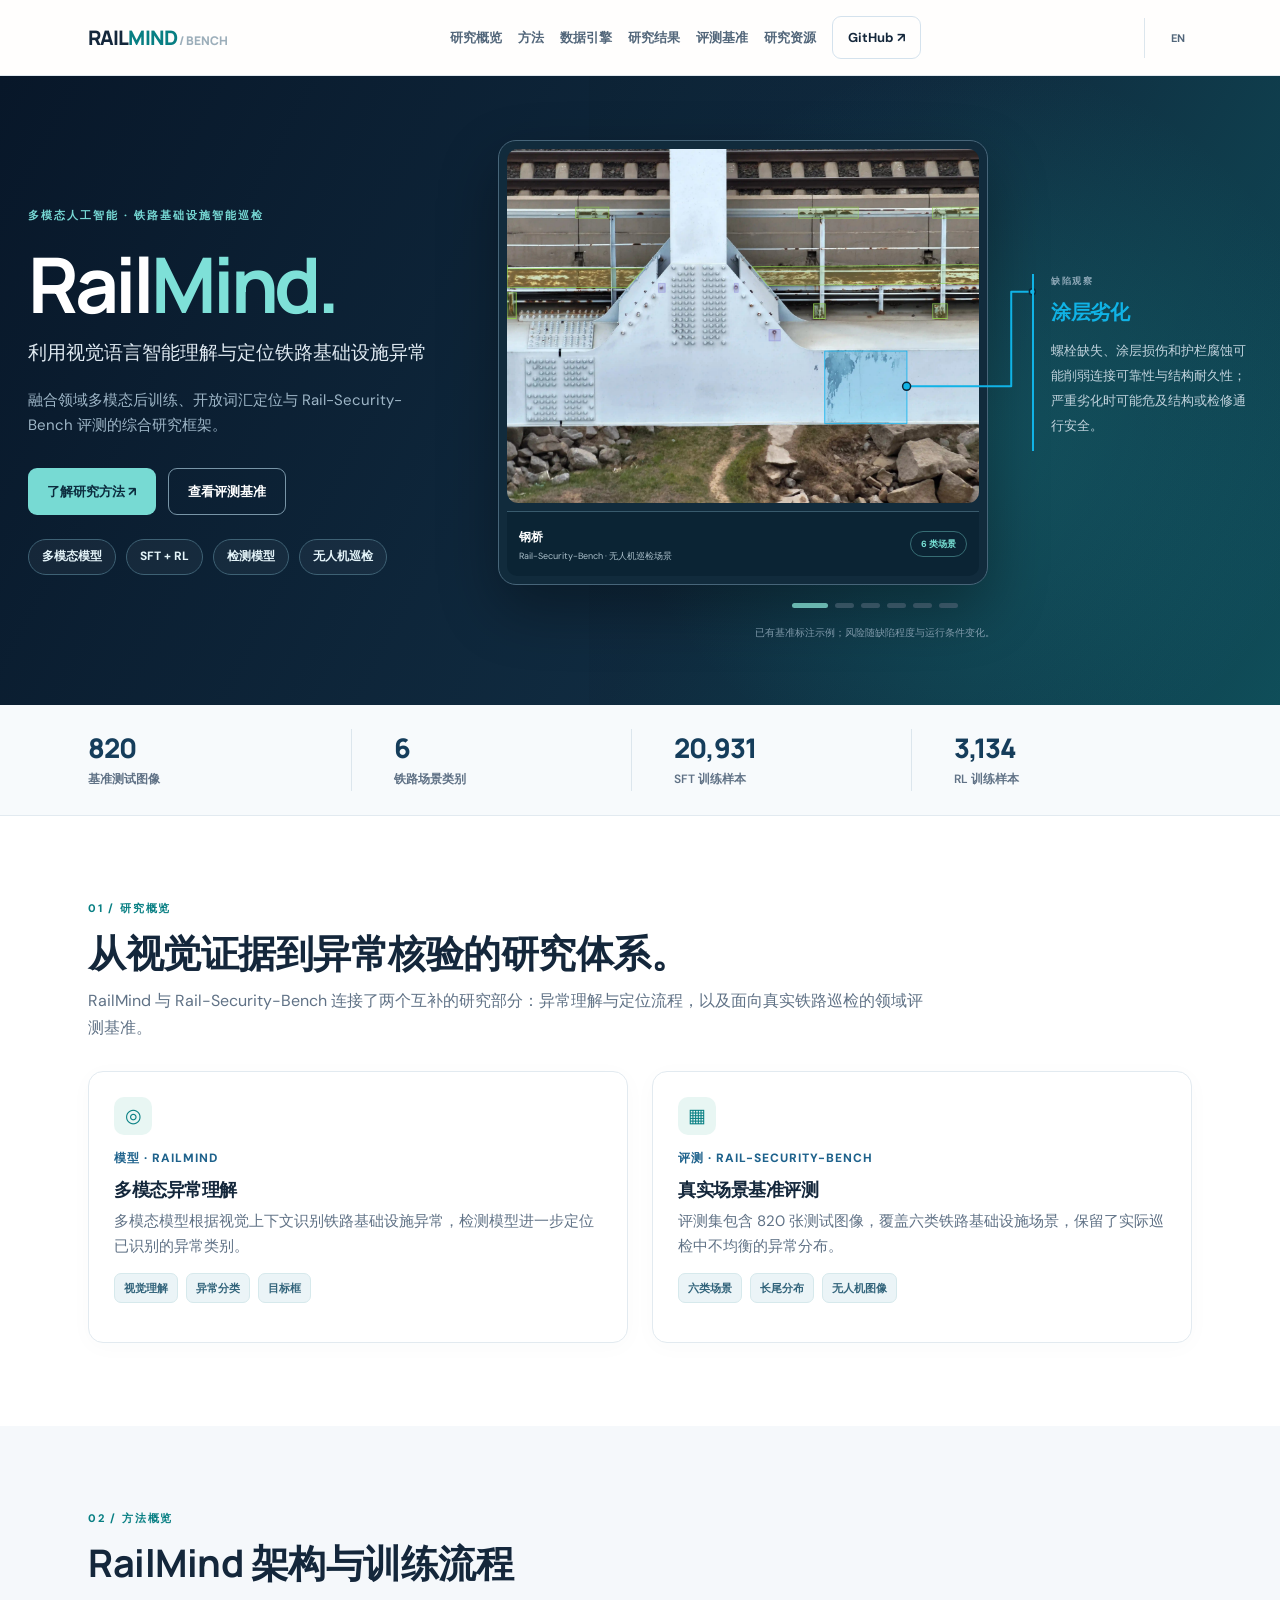
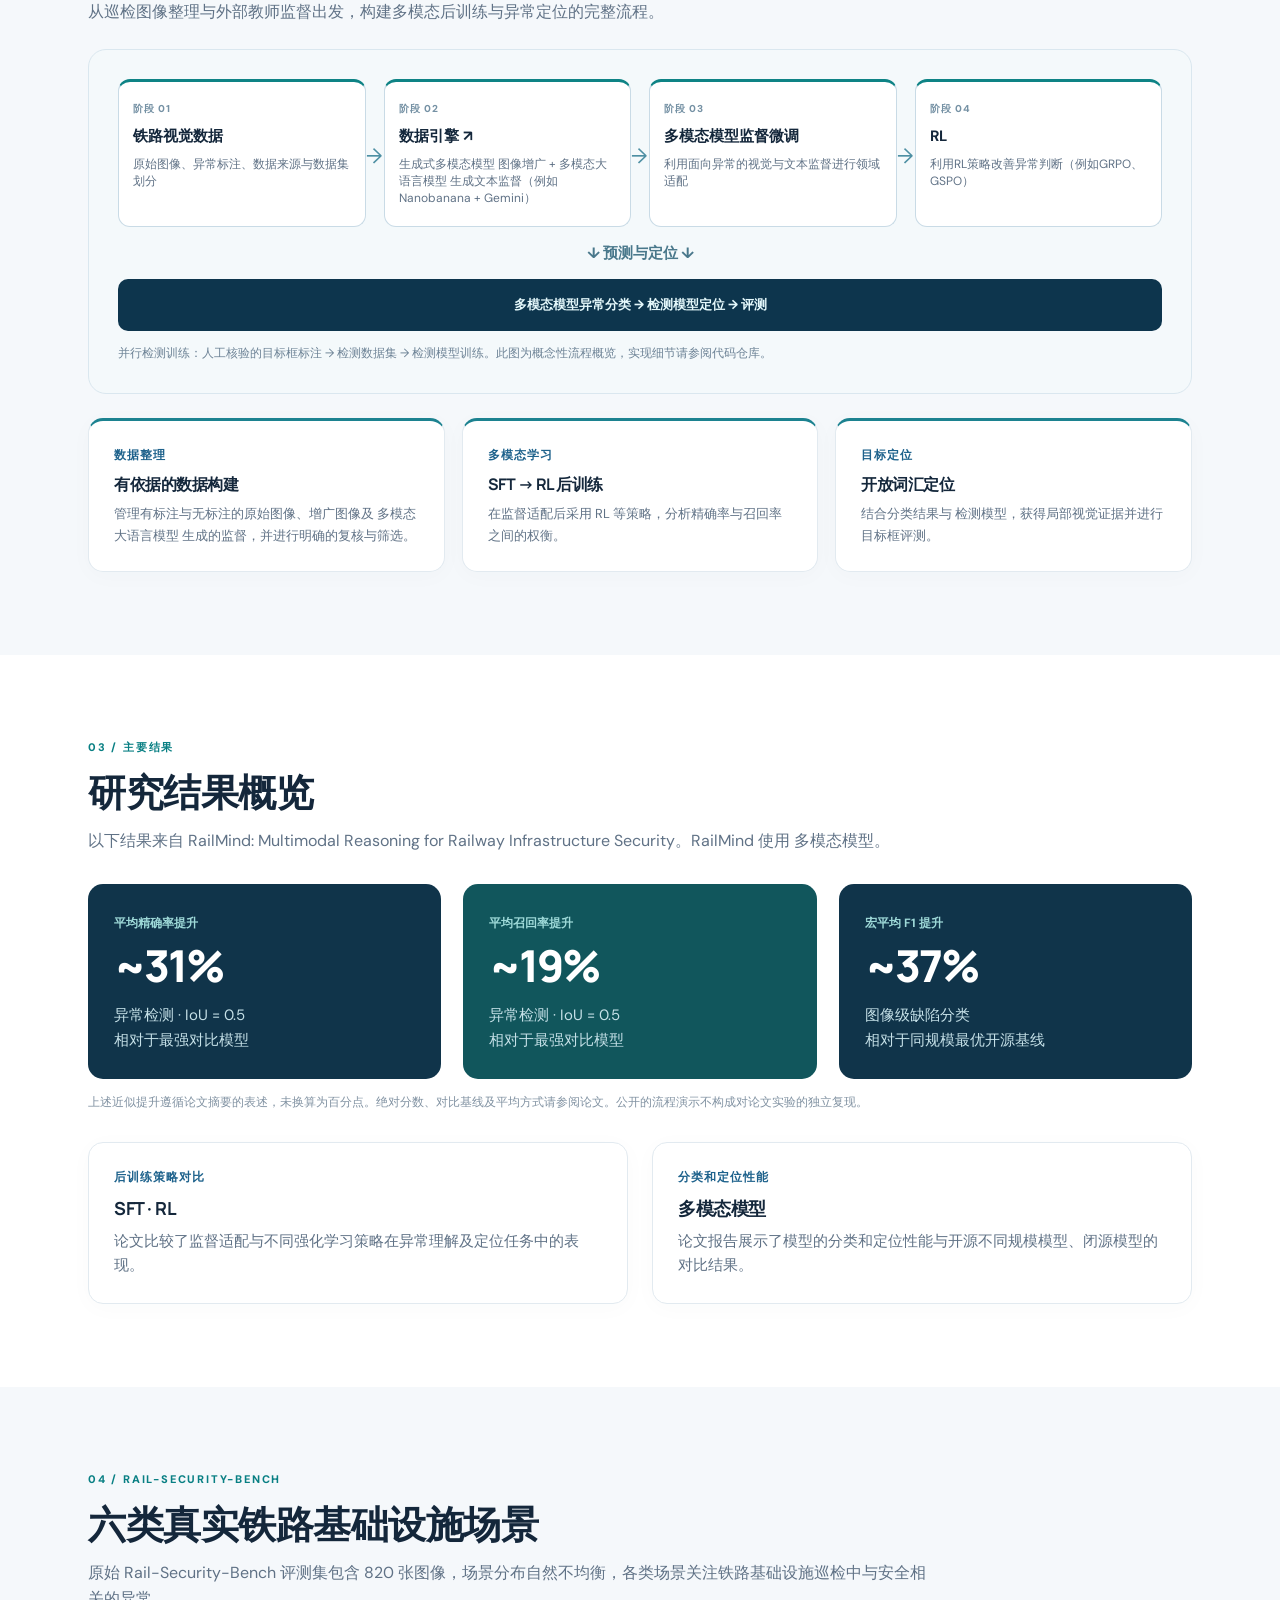
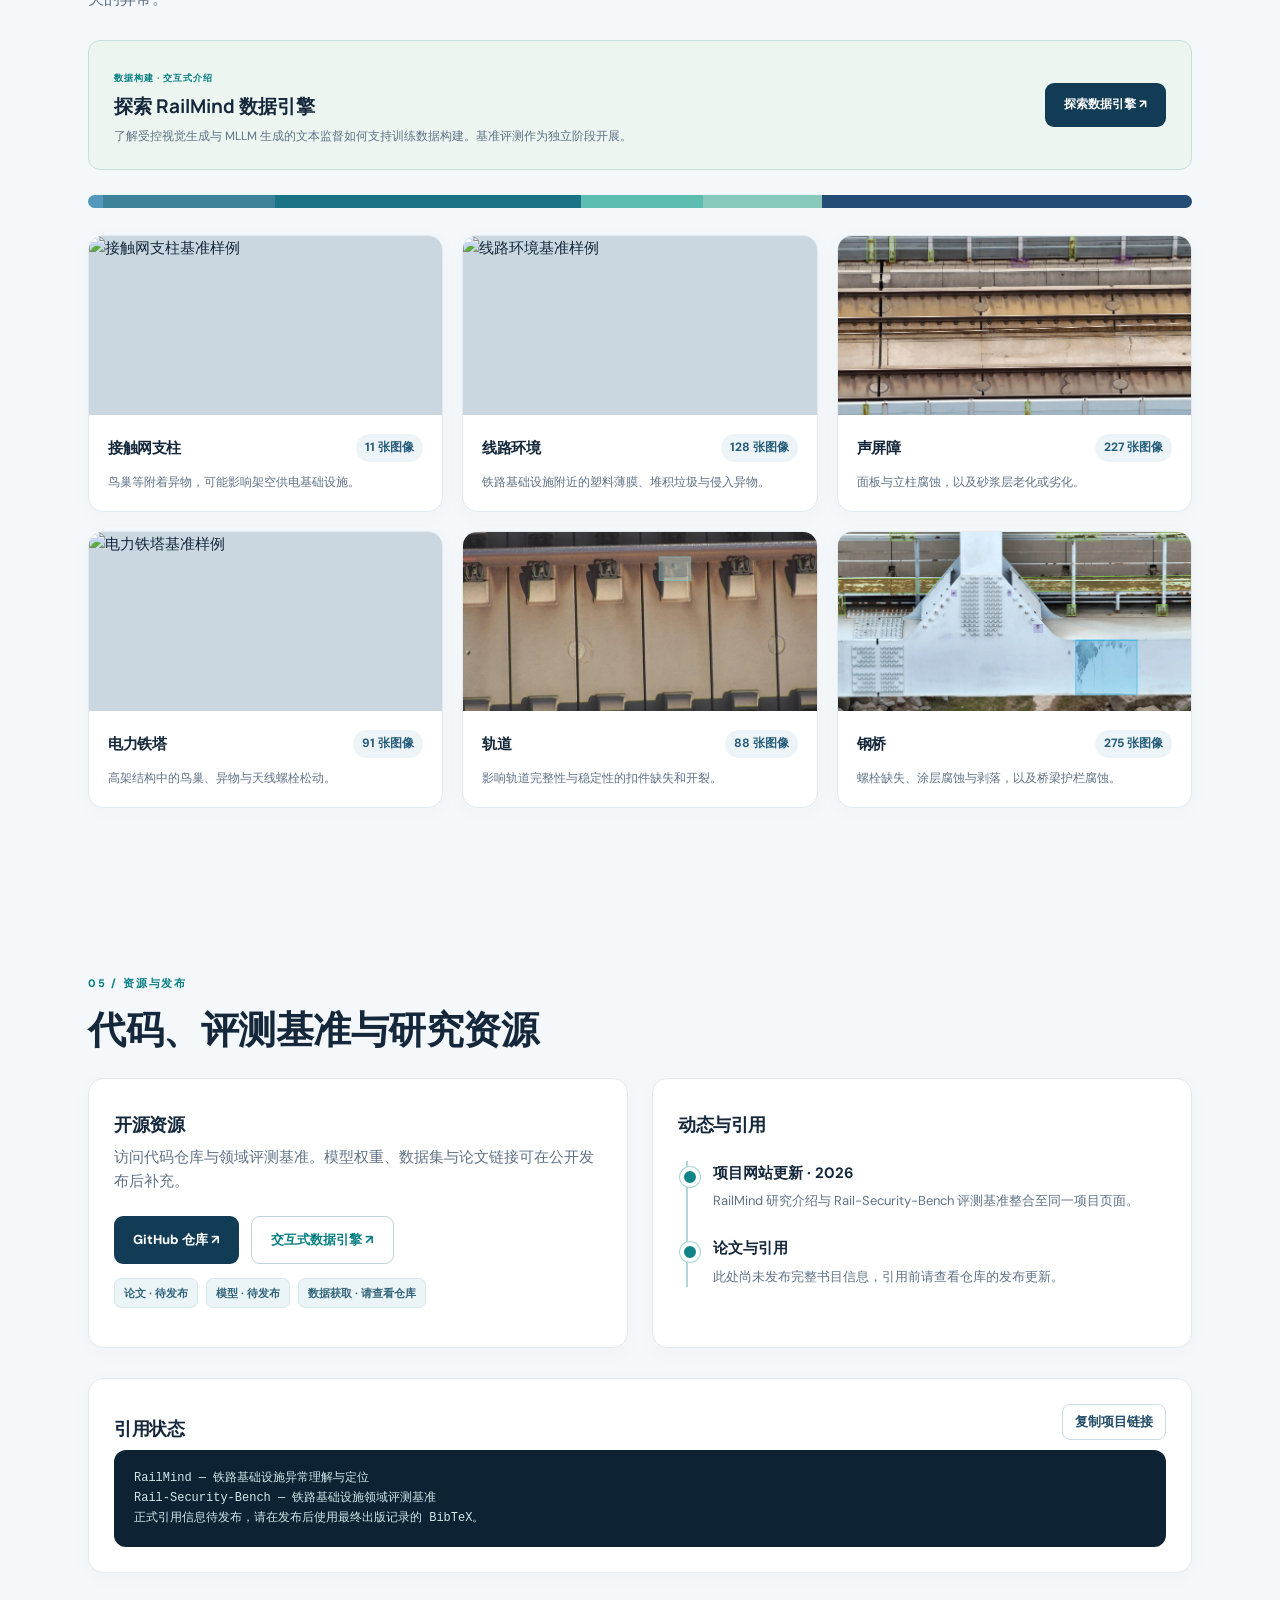
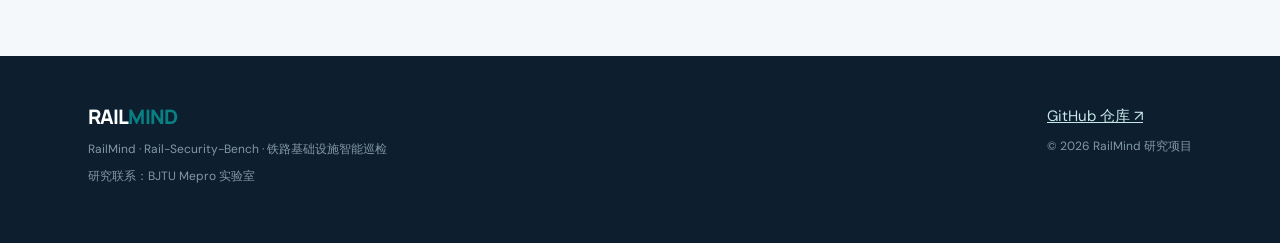
==== commit 8d932a35: "Apply reviewed Chinese copy with matching English and remove qualitative analysis section" ====
--- a/index.html
+++ b/index.html
@@ -14,12 +14,12 @@
 </style>
 </head>
 <body>
-<nav class="nav"><div class="container nav-inner"><a class="brand" href="#home">RAIL<span>MIND</span><span style="color:#9caeba;font-size:12px;letter-spacing:0"> / BENCH</span></a><div class="nav-links" id="links"><a href="#overview">Overview</a><a href="#method">Method</a><a href="data-engine/">Data Engine</a><a href="#results">Results</a><a href="#benchmark">Benchmark</a><a href="#cases">Showcase</a><a href="#resources">Resources</a><a class="nav-action" href="https://github.com/chaomacv/RAIL-SECURTTY-BENCH" target="_blank" rel="noopener">GitHub ↗</a></div><div class="nav-tools"><button class="language-toggle" type="button" id="language-toggle" aria-label="Switch to English">EN</button><button class="menu-btn" type="button" id="menu-toggle" aria-label="Toggle navigation" aria-expanded="false" aria-controls="links">☰</button></div></div></nav>
+<nav class="nav"><div class="container nav-inner"><a class="brand" href="#home">RAIL<span>MIND</span><span style="color:#9caeba;font-size:12px;letter-spacing:0"> / BENCH</span></a><div class="nav-links" id="links"><a href="#overview">Overview</a><a href="#method">Method</a><a href="data-engine/">Data Engine</a><a href="#results">Results</a><a href="#benchmark">Benchmark</a><a href="#resources">Resources</a><a class="nav-action" href="https://github.com/chaomacv/RAIL-SECURTTY-BENCH" target="_blank" rel="noopener">GitHub ↗</a></div><div class="nav-tools"><button class="language-toggle" type="button" id="language-toggle" aria-label="Switch to English">EN</button><button class="menu-btn" type="button" id="menu-toggle" aria-label="Toggle navigation" aria-expanded="false" aria-controls="links">☰</button></div></div></nav>
 <header class="hero" id="home"><div class="container hero-inner"><div><div class="eyebrow">Multimodal AI · Railway Infrastructure Intelligence</div><h1>Rail<span>Mind.</span></h1><div class="hero-sub">Understanding and Localizing Railway Infrastructure Anomalies with Vision-Language Intelligence</div><p class="hero-desc">An integrated research framework combining domain-specific multimodal post-training, open-vocabulary grounding and the Rail-Security-Bench evaluation suite.</p><div class="actions"><a class="btn btn-primary" href="#method">Explore the Method ↗</a><a class="btn btn-outline" href="#benchmark">Explore Benchmark</a></div><div class="pills"><span class="pill">Multimodal Model</span><span class="pill">SFT + RL</span><span class="pill">Detection Model</span><span class="pill">UAV Inspection</span></div></div><div class="hero-visual"><div class="hero-scene" id="hero-scene"><div class="visual-frame" id="hero-frame"><div class="hero-image-stage" id="hero-image-stage"><img id="hero-image" src="assets/images/Steel Bridge.png" alt="Railway inspection benchmark example"></div><div class="visual-overlay"><div><b id="hero-title">Steel Bridge</b><small>Rail-Security-Bench · UAV inspection scenes</small></div><em>6 SCENARIOS</em></div></div><svg class="hero-guide" id="hero-guide" aria-hidden="true" focusable="false"><path id="hero-leader"/><circle id="hero-target" r="4"/><circle id="hero-endpoint" r="3"/></svg><aside class="hero-annotation" id="hero-annotation"><div class="annotation-kicker">DEFECT OBSERVATION</div><h2 id="hero-defect">Coating deterioration</h2><p id="hero-risk">Missing bolts, coating damage and guardrail corrosion may compromise connections and durability. Advanced deterioration can threaten structural or maintenance-access safety.</p></aside></div><div class="switchers" id="image-switchers"></div><p class="hero-annotation-note">Existing benchmark annotations; consequences depend on defect extent and operating conditions.</p></div></div></header>
 <div class="stats-strip"><div class="container stats-grid"><div class="stat"><strong>820</strong><small>Benchmark test images</small></div><div class="stat"><strong>6</strong><small>Railway scene categories</small></div><div class="stat"><strong>20,931</strong><small>SFT training examples</small></div><div class="stat"><strong>3,134</strong><small>RL training examples</small></div></div></div>
 <section class="section" id="overview"><div class="container"><div class="section-kicker">01 / Research Overview</div><div class="section-head"><div><h2>One ecosystem, from visual evidence to verified anomalies.</h2><p class="lead">RailMind and Rail-Security-Bench connect two complementary research components: an anomaly understanding and localization pipeline, and a domain-specific evaluation benchmark for realistic railway inspection.</p></div></div><div class="overview-grid"><article class="card"><div class="feature-icon">◎</div><div class="label" style="margin-top:14px">MODEL · RAILMIND</div><h3>Multimodal anomaly understanding</h3><p>A multimodal model identifies railway infrastructure anomalies from visual context. A detection model provides the localization stage for detected anomaly categories.</p><div class="badge-row"><span class="badge-small">Visual Understanding</span><span class="badge-small">Anomaly Classification</span><span class="badge-small">Bounding Boxes</span></div></article><article class="card"><div class="feature-icon">▦</div><div class="label" style="margin-top:14px">EVALUATION · RAIL-SECURITY-BENCH</div><h3>Realistic benchmark evaluation</h3><p>A curated evaluation suite of 820 test images spanning six railway infrastructure scenarios, reflecting an uneven, field-oriented distribution of anomalies.</p><div class="badge-row"><span class="badge-small">Six Scenarios</span><span class="badge-small">Long-tailed Distribution</span><span class="badge-small">UAV Imagery</span></div></article></div></div></section>
-<section class="section alt" id="method"><div class="container"><div class="section-kicker">02 / Method Overview</div><h2>RailMind architecture and training pipeline</h2><p class="lead">A structured workflow from curated inspection images and external teacher supervision to multimodal post-training and anomaly localization.</p><div class="flow-stage"><div class="flow-row"><div class="flow-node"><small>STAGE 01</small><b>Railway Visual Data</b><p>Raw images, annotated anomalies, provenance and dataset splits</p></div><div class="flow-node"><small>STAGE 02</small><b><a href="data-engine/" class="anchor">Data Engine ↗</a></b><p>NanoBanana augmentation + Gemini-generated textual supervision</p></div><div class="flow-node"><small>STAGE 03</small><b>Multimodal Model SFT</b><p>Domain adaptation with anomaly-focused visual and text supervision</p></div><div class="flow-node"><small>STAGE 04</small><b>RL</b><p>Post-training strategies for improved anomaly decisions</p></div></div><div class="flow-connector">↓ &nbsp; Prediction + grounding &nbsp; ↓</div><div class="flow-result">Multimodal Model Anomaly Classification &nbsp; → &nbsp; Detection Model Localization &nbsp; → &nbsp; Evaluation</div><p class="flow-note">Parallel detection training: manually verified bounding-box annotations → detection dataset → Detection Model training. The figure is a conceptual overview; see the code repository for implementation details.</p></div><div class="process-grid"><article class="card"><div class="label">Data Curation</div><h3>Grounded Data Construction</h3><p>Raw labeled/unlabeled image management, augmented imagery and Gemini-generated supervision with explicit review and filtering.</p></article><article class="card"><div class="label">Multimodal Learning</div><h3>SFT → RL Post-Training</h3><p>Supervised adaptation followed by RL variants to analyze the precision–recall trade-off.</p></article><article class="card"><div class="label">Localization</div><h3>Open-Vocabulary Grounding</h3><p>Use classification results alongside a detection model for localized visual evidence and bounding-box evaluation.</p></article></div></div></section>
-<section class="section" id="results"><div class="container"><div class="section-kicker">03 / Main Results</div><h2>Quantitative research highlights</h2><p class="lead">Results reported in RailMind: Multimodal Reasoning for Railway Infrastructure Security. RailMind uses a multimodal model.</p><div class="result-grid" style="grid-template-columns:repeat(auto-fit,minmax(220px,1fr))"><div class="result-card"><small>MEAN PRECISION IMPROVEMENT</small><strong>~31%</strong><p>Anomaly detection · IoU = 0.5<br>Over the strongest competing model</p></div><div class="result-card"><small>MEAN RECALL IMPROVEMENT</small><strong>~19%</strong><p>Anomaly detection · IoU = 0.5<br>Over the strongest competing model</p></div><div class="result-card"><small>MACRO-F1 IMPROVEMENT</small><strong>~37%</strong><p>Image-level defect classification<br>Over the best same-scale open-source baseline</p></div></div><p class="hint">Approximate improvements follow the manuscript abstract's notation, without conversion to percentage points. See the paper for absolute scores, baselines and averaging definitions. The public workflow demo does not independently reproduce these experiments.</p><div class="overview-grid"><article class="card"><div class="label">Post-training Comparison</div><h3>SFT · RL</h3><p>The manuscript compares supervised adaptation and reinforcement-learning variants for anomaly understanding and localization.</p></article><article class="card"><div class="label">Classification Performance</div><h3>Multimodal Model</h3><p>The manuscript reports classification performance comparable to the strongest closed-source Gemini model.</p></article></div></div></section>
+<section class="section alt" id="method"><div class="container"><div class="section-kicker">02 / Method Overview</div><h2>RailMind architecture and training pipeline</h2><p class="lead">A structured workflow from curated inspection images and external teacher supervision to multimodal post-training and anomaly localization.</p><div class="flow-stage"><div class="flow-row"><div class="flow-node"><small>STAGE 01</small><b>Railway Visual Data</b><p>Raw images, annotated anomalies, provenance and dataset splits</p></div><div class="flow-node"><small>STAGE 02</small><b><a href="data-engine/" class="anchor">Data Engine ↗</a></b><p>Image augmentation with generative multimodal models + textual supervision from multimodal large language models (e.g., NanoBanana + Gemini)</p></div><div class="flow-node"><small>STAGE 03</small><b>Multimodal Model SFT</b><p>Domain adaptation with anomaly-focused visual and text supervision</p></div><div class="flow-node"><small>STAGE 04</small><b>RL</b><p>Use RL strategies to improve anomaly decisions (e.g., GRPO and GSPO)</p></div></div><div class="flow-connector">↓ &nbsp; Prediction + grounding &nbsp; ↓</div><div class="flow-result">Multimodal Model Anomaly Classification &nbsp; → &nbsp; Detection Model Localization &nbsp; → &nbsp; Evaluation</div><p class="flow-note">Parallel detection training: manually verified bounding-box annotations → detection dataset → Detection Model training. The figure is a conceptual overview; see the code repository for implementation details.</p></div><div class="process-grid"><article class="card"><div class="label">Data Curation</div><h3>Grounded Data Construction</h3><p>Manage labeled and unlabeled raw images, augmented images and supervision generated by multimodal large language models, with explicit review and filtering.</p></article><article class="card"><div class="label">Multimodal Learning</div><h3>SFT → RL Post-Training</h3><p>Supervised adaptation followed by RL variants to analyze the precision–recall trade-off.</p></article><article class="card"><div class="label">Localization</div><h3>Open-Vocabulary Grounding</h3><p>Use classification results alongside a detection model for localized visual evidence and bounding-box evaluation.</p></article></div></div></section>
+<section class="section" id="results"><div class="container"><div class="section-kicker">03 / Main Results</div><h2>Quantitative research highlights</h2><p class="lead">Results reported in RailMind: Multimodal Reasoning for Railway Infrastructure Security. RailMind uses a multimodal model.</p><div class="result-grid" style="grid-template-columns:repeat(auto-fit,minmax(220px,1fr))"><div class="result-card"><small>MEAN PRECISION IMPROVEMENT</small><strong>~31%</strong><p>Anomaly detection · IoU = 0.5<br>Over the strongest competing model</p></div><div class="result-card"><small>MEAN RECALL IMPROVEMENT</small><strong>~19%</strong><p>Anomaly detection · IoU = 0.5<br>Over the strongest competing model</p></div><div class="result-card"><small>MACRO-F1 IMPROVEMENT</small><strong>~37%</strong><p>Image-level defect classification<br>Over the best same-scale open-source baseline</p></div></div><p class="hint">Approximate improvements follow the manuscript abstract's notation, without conversion to percentage points. See the paper for absolute scores, baselines and averaging definitions. The public workflow demo does not independently reproduce these experiments.</p><div class="overview-grid"><article class="card"><div class="label">Post-training Comparison</div><h3>SFT · RL</h3><p>The manuscript compares supervised adaptation and reinforcement-learning variants for anomaly understanding and localization.</p></article><article class="card"><div class="label">Classification and Localization Performance</div><h3>Multimodal Model</h3><p>The paper presents comparisons of the model's classification and localization performance against open-source models of different sizes and closed-source models.</p></article></div></div></section>
 <section class="section alt" id="benchmark"><div class="container"><div class="section-kicker">04 / Rail-Security-Bench</div><h2>Six real-world railway infrastructure scenarios</h2><p class="lead">The original Rail-Security-Bench evaluation set contains 820 images with a naturally uneven scene distribution. Each category emphasizes safety-relevant anomalies encountered during railway infrastructure inspection.</p><aside class="data-engine-bridge" aria-label="Explore training data construction"><div><span class="label">DATA CONSTRUCTION · INTERACTIVE GUIDE</span><h3>Explore the RailMind Data Engine</h3><p>See how controlled visual synthesis and MLLM-generated textual supervision support training-data construction. Benchmark evaluation remains a separate stage.</p></div><a class="btn" href="data-engine/">Explore Data Engine ↗</a></aside><div class="benchbar" aria-label="Benchmark distribution"><span style="width:1.3415%;background:#5499bc"></span><span style="width:15.6098%;background:#3e8299"></span><span style="width:27.6829%;background:#1c7286"></span><span style="width:11.0976%;background:#5dbdb0"></span><span style="width:10.7317%;background:#89c9bb"></span><span style="width:33.5365%;background:#244c75"></span></div><div class="scene-grid">
 <article class="card scene"><img src="assets/images/Catenary Pole.png" alt="Catenary pole benchmark" loading="lazy"><div class="scene-content"><div class="scene-title"><h3>Catenary Pole</h3><span class="count">11 images</span></div><p>Foreign-object attachments such as bird nests that may affect overhead power supply infrastructure.</p></div></article>
 <article class="card scene"><img src="assets/images/Environment.png" alt="Environment benchmark" loading="lazy"><div class="scene-content"><div class="scene-title"><h3>Environment</h3><span class="count">128 images</span></div><p>Plastic films, accumulated waste and intrusive objects near railway infrastructure.</p></div></article>
@@ -28,9 +28,8 @@
 <article class="card scene"><img src="assets/images/Rail Track.png" alt="Rail track benchmark" loading="lazy"><div class="scene-content"><div class="scene-title"><h3>Rail Track</h3><span class="count">88 images</span></div><p>Missing and cracked fasteners affecting railway track integrity and stability.</p></div></article>
 <article class="card scene"><img src="assets/images/Steel Bridge.png" alt="Steel bridge benchmark" loading="lazy"><div class="scene-content"><div class="scene-title"><h3>Steel Bridge</h3><span class="count">275 images</span></div><p>Missing bolts, coating corrosion and peeling, and corrosion of bridge guardrails.</p></div></article>
 </div></div></section>
-<section class="section" id="cases"><div class="container"><div class="section-kicker">05 / Qualitative Analysis</div><h2>See what the model understands</h2><p class="lead">A dedicated area for side-by-side qualitative comparisons showing the original railway inspection image, RailMind's anomaly decision, Detection Model bounding boxes and ground truth.</p><div class="two-col" style="margin-top:27px"><div class="empty-panel"><div style="font-size:30px">▧</div><b>Reasoning & Classification</b><p>Reserved for verified examples with anomaly category and model output. No example predictions are fabricated.</p></div><div class="empty-panel"><div style="font-size:30px">⌗</div><b>Localization Visualization</b><p>Reserved for real predicted boxes alongside verified ground-truth annotations.</p></div></div><p class="hint">To complete this section, add selected qualitative examples to <code>assets/showcase/</code> and replace the placeholders.</p></div></section>
-<section class="section alt" id="resources"><div class="container"><div class="section-kicker">06 / Resources & Release</div><h2>Code, benchmark, and research resources</h2><div class="two-col" style="margin-top:26px"><article class="card"><h3>Open-source resources</h3><p>Explore the source repository and the domain-specific benchmark. Links to model weights, datasets and paper can be added after public release.</p><div class="actions" style="margin-top:22px"><a class="btn" style="background:#123c56;color:white" href="https://github.com/chaomacv/RAIL-SECURTTY-BENCH" target="_blank" rel="noopener">GitHub Repository ↗</a><a class="btn" style="border:1px solid #bdd5d6;color:#087f83" href="data-engine/">Interactive Data Engine ↗</a></div><div class="badge-row"><span class="badge-small">Paper · forthcoming</span><span class="badge-small">Model · forthcoming</span><span class="badge-small">Dataset access · check repository</span></div></article><article class="card"><h3>News & citation</h3><div class="timeline"><div class="timeline-entry"><strong>Project site update · 2026</strong><p>RailMind research summary and Rail-Security-Bench benchmark unified into one project page.</p></div><div class="timeline-entry"><strong>Paper / citation</strong><p>Bibliographic details have not been published here. Please check the repository for release updates before citing.</p></div></div></article></div><div style="margin-top:30px" class="card"><div class="section-head" style="margin-bottom:10px"><h3 style="margin:0">Citation status</h3><button class="copy" type="button" id="copy-link">Copy project URL</button></div><div class="code">RailMind — Railway Infrastructure Anomaly Understanding and Localization<br>Rail-Security-Bench — Domain-Specific Railway Infrastructure Evaluation<br>Official citation: forthcoming. Please use the final publication BibTeX when available.</div></div></div></section>
+<section class="section alt" id="resources"><div class="container"><div class="section-kicker">05 / Resources & Release</div><h2>Code, benchmark, and research resources</h2><div class="two-col" style="margin-top:26px"><article class="card"><h3>Open-source resources</h3><p>Explore the source repository and the domain-specific benchmark. Links to model weights, datasets and paper can be added after public release.</p><div class="actions" style="margin-top:22px"><a class="btn" style="background:#123c56;color:white" href="https://github.com/chaomacv/RAIL-SECURTTY-BENCH" target="_blank" rel="noopener">GitHub Repository ↗</a><a class="btn" style="border:1px solid #bdd5d6;color:#087f83" href="data-engine/">Interactive Data Engine ↗</a></div><div class="badge-row"><span class="badge-small">Paper · forthcoming</span><span class="badge-small">Model · forthcoming</span><span class="badge-small">Dataset access · check repository</span></div></article><article class="card"><h3>News & citation</h3><div class="timeline"><div class="timeline-entry"><strong>Project site update · 2026</strong><p>RailMind research summary and Rail-Security-Bench benchmark unified into one project page.</p></div><div class="timeline-entry"><strong>Paper / citation</strong><p>Bibliographic details have not been published here. Please check the repository for release updates before citing.</p></div></div></article></div><div style="margin-top:30px" class="card"><div class="section-head" style="margin-bottom:10px"><h3 style="margin:0">Citation status</h3><button class="copy" type="button" id="copy-link">Copy project URL</button></div><div class="code">RailMind — Railway Infrastructure Anomaly Understanding and Localization<br>Rail-Security-Bench — Domain-Specific Railway Infrastructure Evaluation<br>Official citation: forthcoming. Please use the final publication BibTeX when available.</div></div></div></section>
 <footer class="footer" id="contact"><div class="container footer-grid"><div><a class="brand" href="#home">RAIL<span>MIND</span></a><p>RailMind · Rail-Security-Bench · Railway infrastructure intelligence</p><p>Research contact: BJTU Mepro Laboratory</p></div><div><a href="https://github.com/chaomacv/RAIL-SECURTTY-BENCH" target="_blank" rel="noopener">GitHub Repository ↗</a><p>© 2026 RailMind Research Project</p></div></div></footer>
-<script src="js/home-i18n.js?v=generic-terms-2"></script>
+<script src="js/home-i18n.js?v=copy-r98-1"></script>
 <script src="js/home.js?v=hero-callouts-1"></script>
 </body></html>
